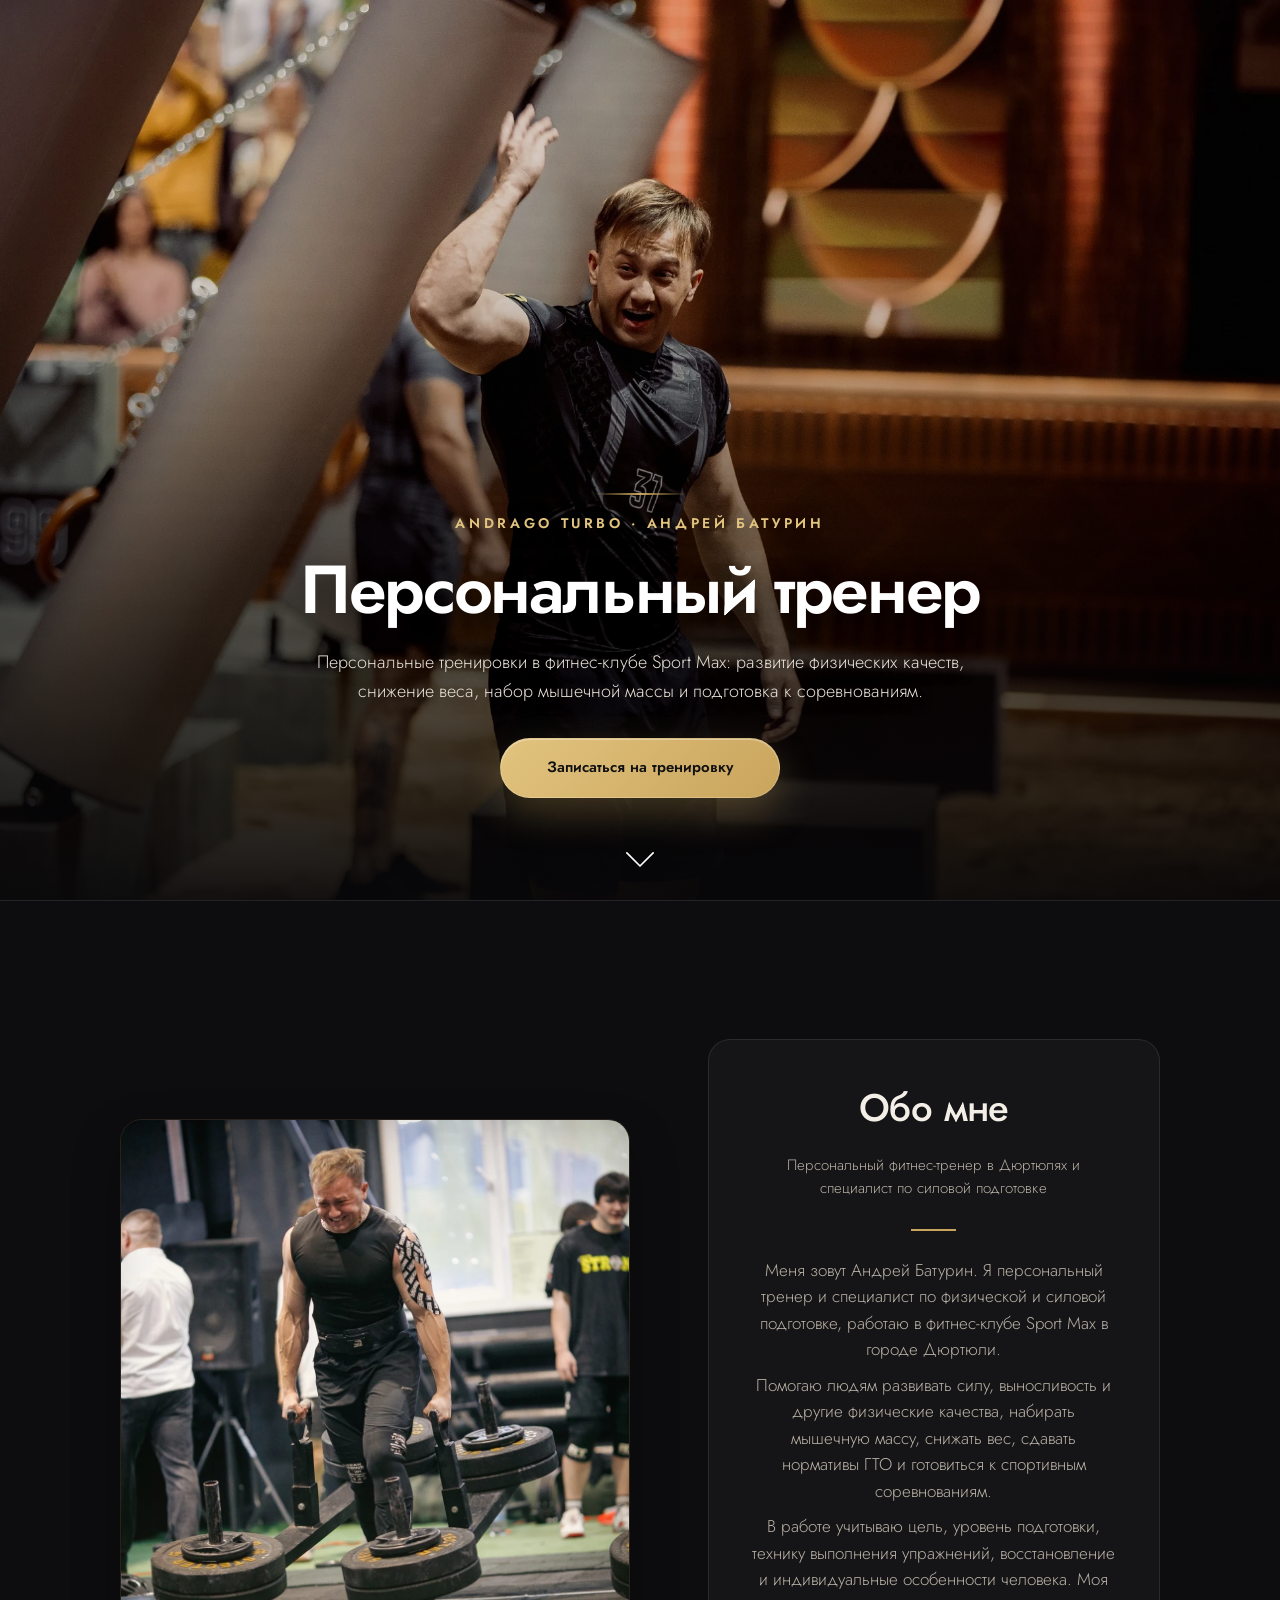
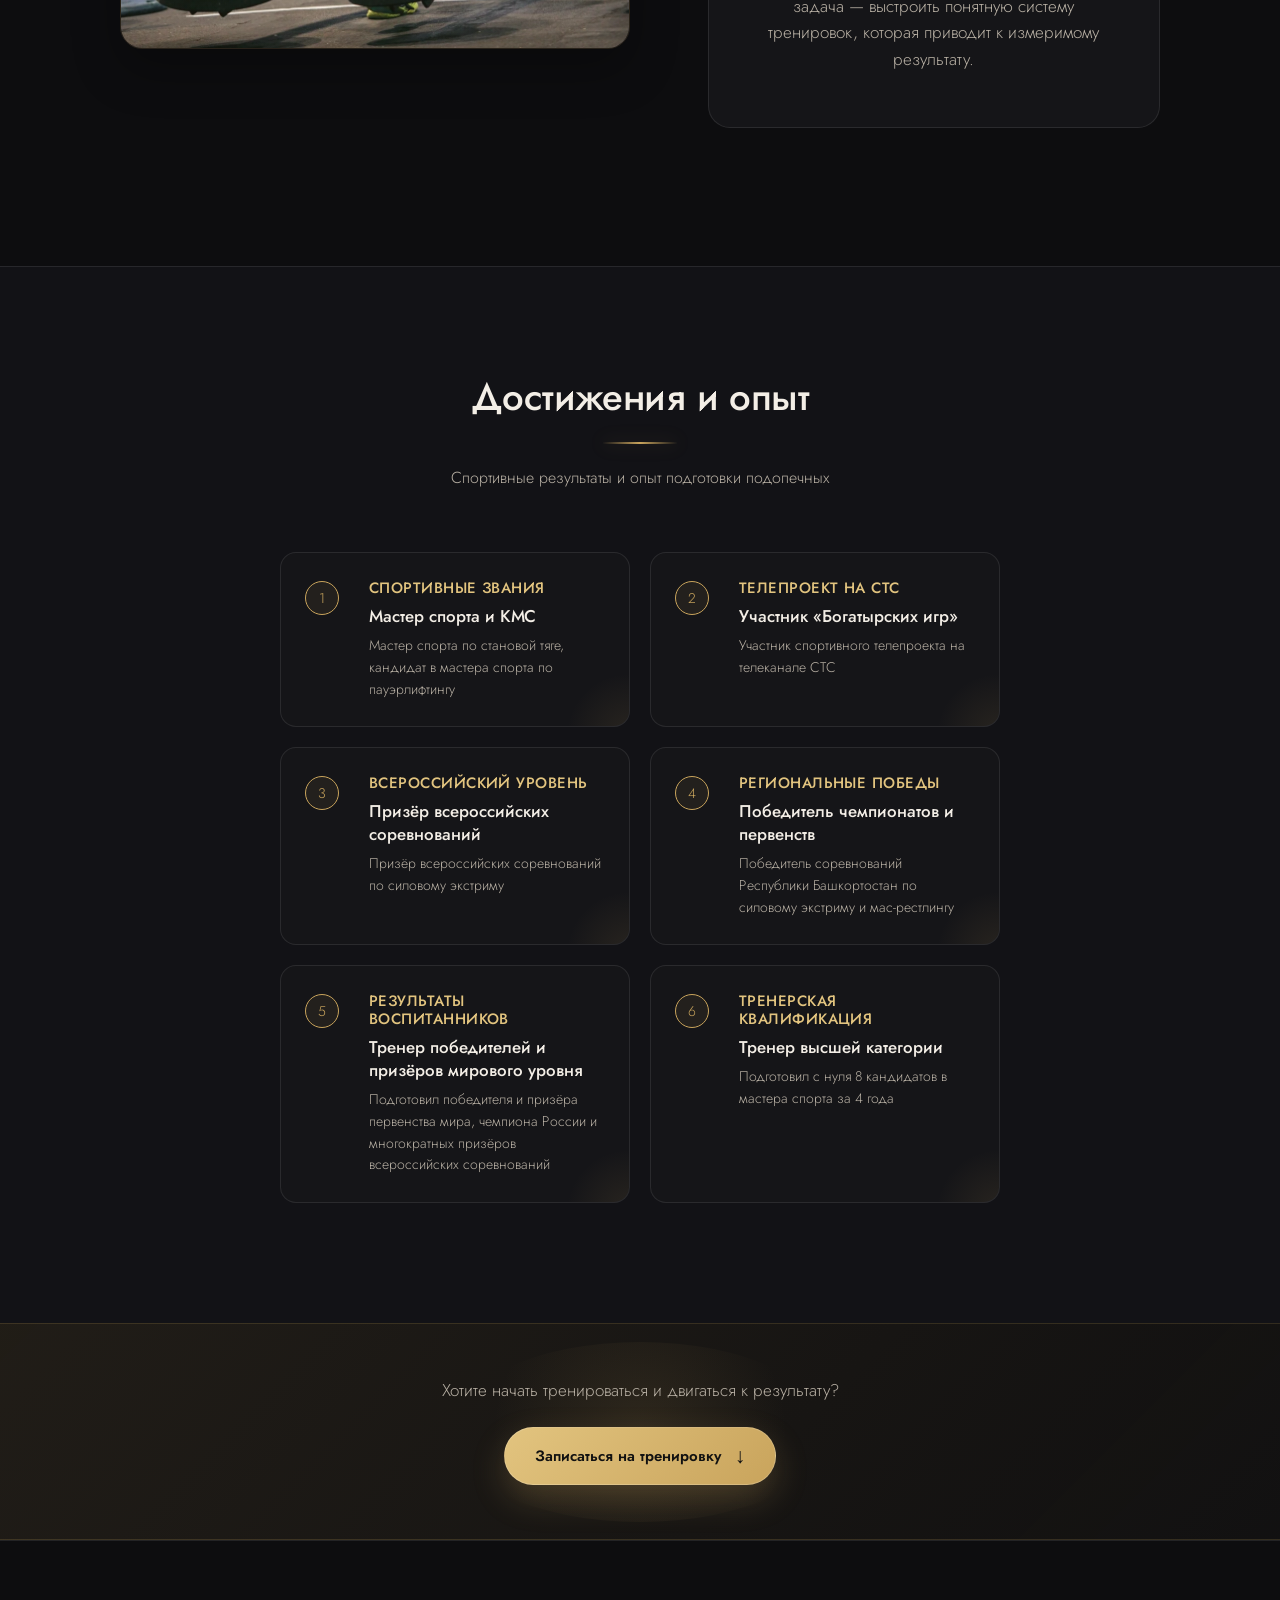
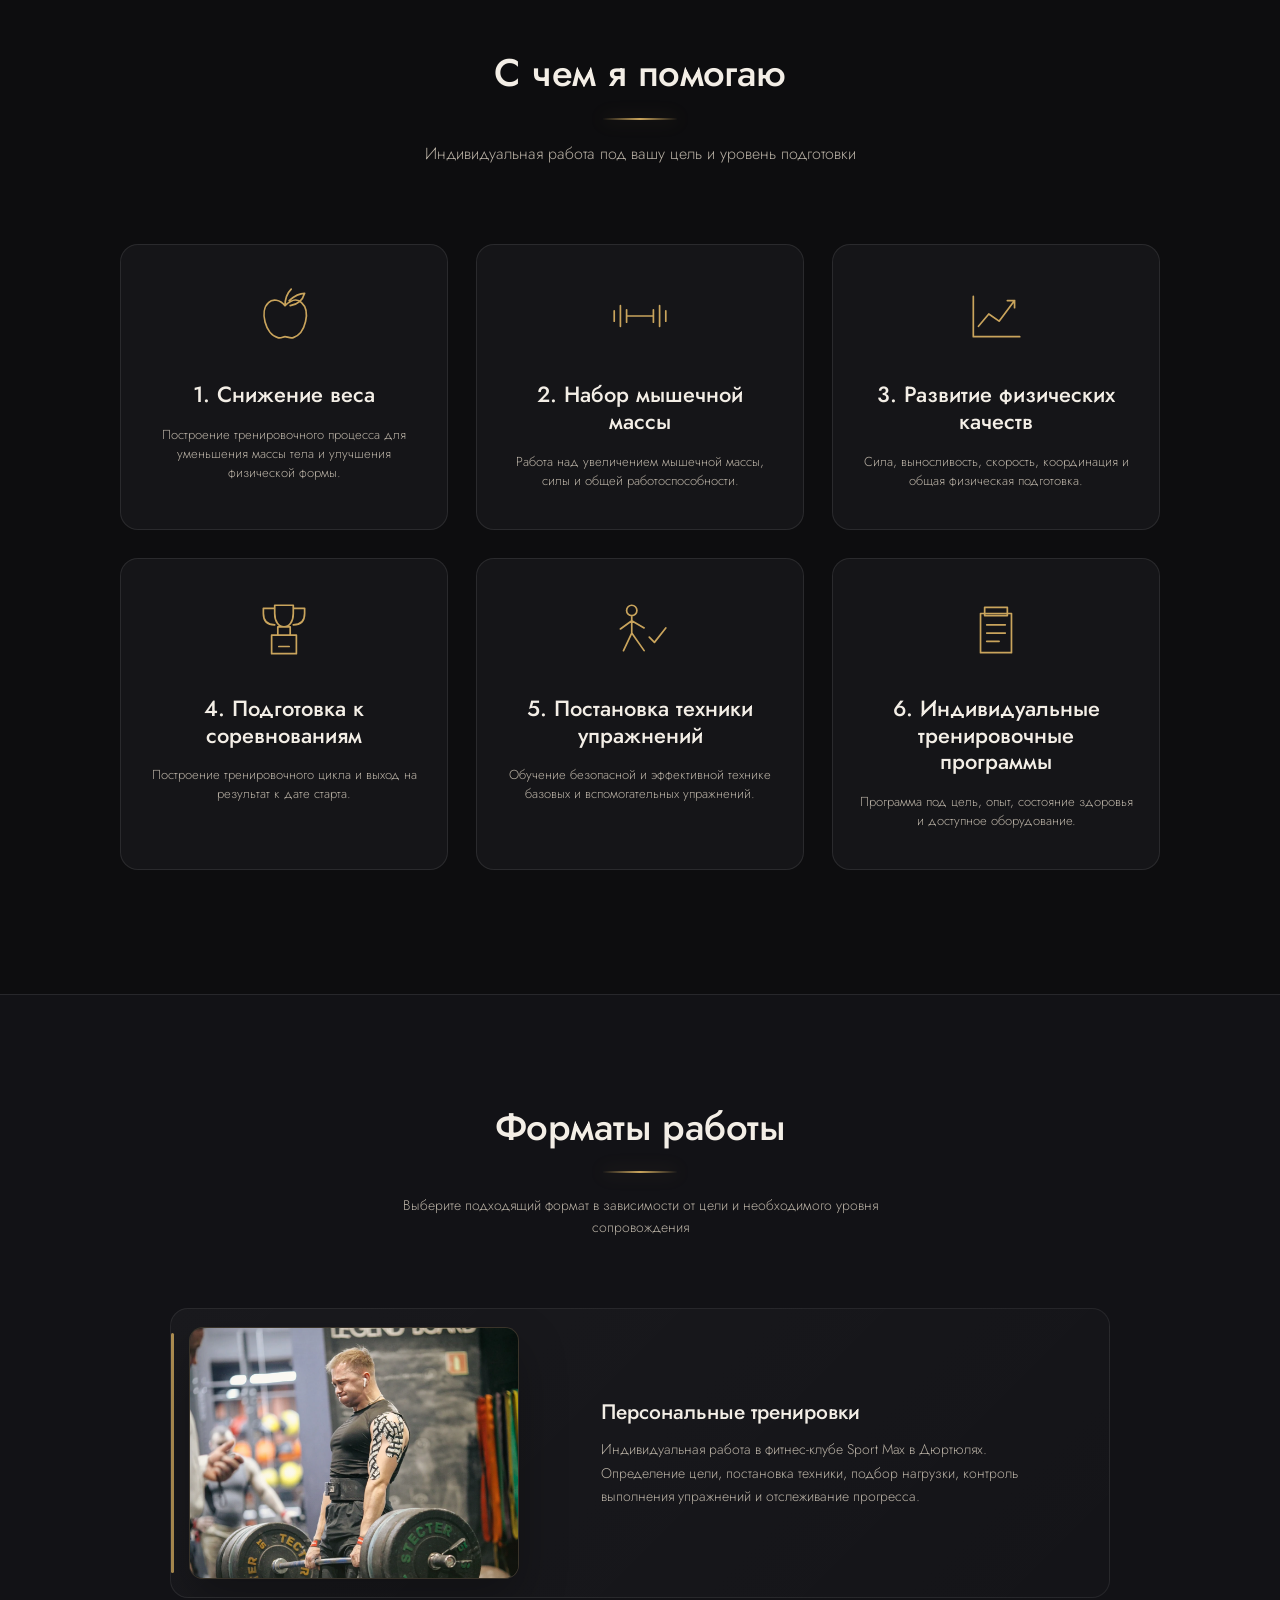
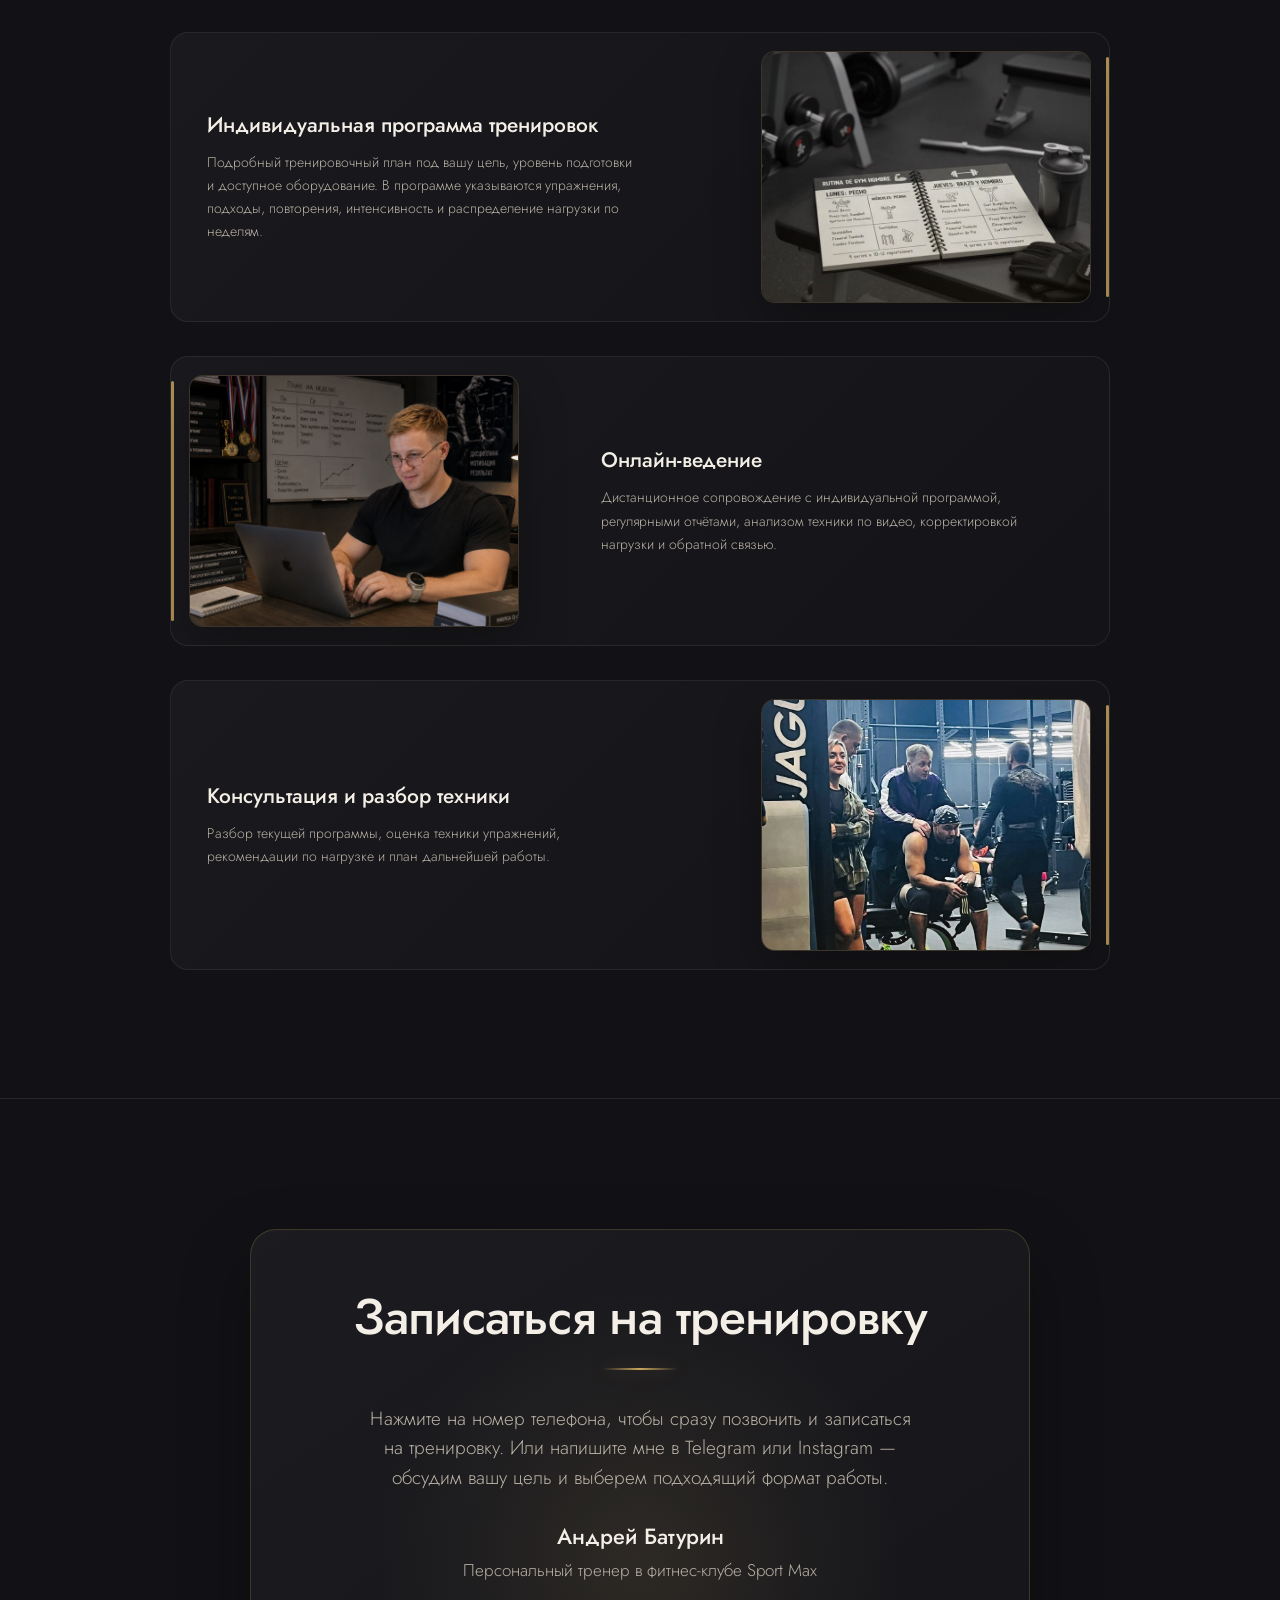
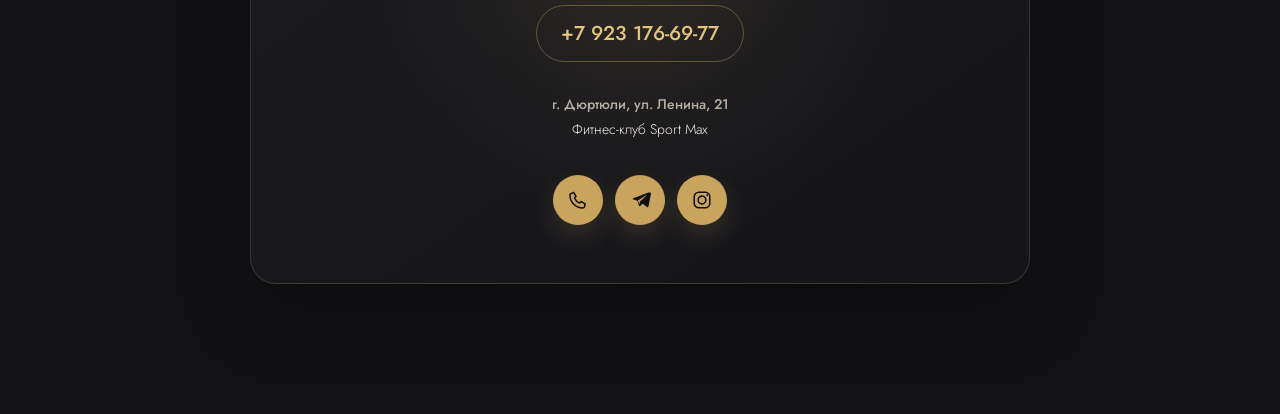
==== index.html @ 3842433d "Update index.html" ====
<!doctype html>
<html lang="ru">
<head>
  <meta charset="utf-8">
  <meta name="viewport" content="width=device-width, initial-scale=1">
  <title>Персональный тренер в Дюртюлях — Андрей Батурин | Andrago Turbo</title>
  <meta name="description" content="Персональный тренер Андрей Батурин в Дюртюлях. Тренировки в фитнес-клубе Sport Max: снижение веса, набор мышечной массы, развитие силы, техника упражнений и подготовка к соревнованиям.">
  <meta name="robots" content="index,follow,max-image-preview:large">
 
  <link rel="canonical" href="https://andragoturbo.ru/">
<!-- ===== UNIVERSAL FAVICONS ===== -->
<meta name="theme-color" content="#0d0d0f">
<meta name="application-name" content="Andrago Turbo">
<meta name="apple-mobile-web-app-title" content="Andrago Turbo">
<meta name="apple-mobile-web-app-capable" content="yes">
<meta name="apple-mobile-web-app-status-bar-style" content="black-translucent">
<meta name="msapplication-TileColor" content="#0d0d0f">
<meta name="msapplication-config" content="/browserconfig.xml">

<!-- Современные браузеры, Google и Яндекс -->
<link rel="icon" type="image/svg+xml" href="/favicon.svg">
<link rel="icon" type="image/png" sizes="120x120" href="/favicon-120x120.png">
<link rel="icon" type="image/png" sizes="96x96" href="/favicon-96x96.png">
<link rel="icon" type="image/png" sizes="48x48" href="/favicon-48x48.png">
<link rel="icon" type="image/png" sizes="32x32" href="/favicon-32x32.png">
<link rel="icon" type="image/png" sizes="16x16" href="/favicon-16x16.png">
<link rel="shortcut icon" href="/favicon.ico">

<!-- Safari, iPhone и iPad -->
<link rel="apple-touch-icon" sizes="180x180" href="/apple-touch-icon.png">
<link rel="mask-icon" href="/safari-pinned-tab.svg" color="#c9a45c">

<!-- Android и установка сайта на главный экран -->
<link rel="manifest" href="/site.webmanifest">
<!-- ===== END UNIVERSAL FAVICONS ===== -->
  <meta property="og:type" content="website">
  <meta property="og:locale" content="ru_RU">
  <meta property="og:url" content="https://andragoturbo.ru/">
  <meta property="og:title" content="Андрей Батурин — персональный тренер в Дюртюлях">
  <meta property="og:description" content="Персональные тренировки в Sport Max: сила, снижение веса, набор мышечной массы, техника и подготовка к соревнованиям.">
  <meta property="og:image" content="https://andragoturbo.ru/og-cover.jpg">
  <meta name="twitter:card" content="summary_large_image">

 

  <link rel="preload" as="image" href="hero.webp" type="image/webp">
  <link rel="preconnect" href="https://fonts.googleapis.com">
  <link rel="preconnect" href="https://fonts.gstatic.com" crossorigin>
  <link href="https://fonts.googleapis.com/css2?family=Jost:wght@300;400;500;600&display=swap" rel="stylesheet">
  <link rel="stylesheet" href="styles.css">

  <script type="application/ld+json">
  {
    "@context": "https://schema.org",
    "@type": "Person",
    "name": "Андрей Батурин",
    "alternateName": "Andrago Turbo",
    "jobTitle": "Персональный тренер",
    "telephone": "+79231766977",
    "url": "https://andragoturbo.ru/", 
    "image": "https://andragoturbo.ru/about.webp",
    "sameAs": [
      "https://t.me/Andrago_turbo",
      "https://www.instagram.com/andrago_turbo"
    ],
    "worksFor": {
      "@type": "SportsActivityLocation",
      "name": "Фитнес-клуб Sport Max",
      "address": {
        "@type": "PostalAddress",
        "addressLocality": "Дюртюли",
        "streetAddress": "ул. Ленина, 21",
        "addressCountry": "RU"
      }
    }
  }
  </script>
</head>
<body>
<!-- Yandex.Metrika counter -->
<script type="text/javascript">
    ...
</script>
<noscript><div><img src="https://mc.yandex.ru/watch/110920112" style="position:absolute; left:-9999px;" alt="" /></div></noscript>
<!-- /Yandex.Metrika counter -->


  <a class="skip-link" href="#main">Перейти к содержанию</a>

<main id="main">
    
    <section class="hero" aria-labelledby="hero-title">
      <picture class="hero-media" aria-hidden="true">
        <source srcset="hero.webp" type="image/webp">
        <img src="hero.jpg" alt="" width="2048" height="1365" fetchpriority="high">
      </picture>
      <div class="hero-overlay"></div>
      <div class="hero-content">
        <p class="hero-kicker">ANDRAGO TURBO · АНДРЕЙ БАТУРИН</p>
        <h1 id="hero-title">Персональный тренер</h1>
        <p class="hero-text">Персональные тренировки в фитнес-клубе Sport Max: развитие физических качеств, снижение веса, набор мышечной массы и подготовка к соревнованиям.</p>
        <a class="hero-button" href="#contacts">Записаться на тренировку</a>
      </div>
      <a class="scroll-arrow" href="#about" aria-label="Перейти к разделу «Обо мне»">
        <svg viewBox="0 0 32 18" aria-hidden="true"><path d="M2 2l14 14L30 2"/></svg>
      </a>
    </section>

    <section class="section about" id="about" aria-labelledby="about-title">
      <div class="about-inner">
        <figure class="about-image">
          <img src="about.webp" alt="Андрей Батурин на соревнованиях по силовому экстриму" width="1600" height="1066" loading="lazy">
        </figure>
        <div class="about-copy">
          <h2 id="about-title">Обо мне</h2>
          <p class="section-subtitle">Персональный фитнес-тренер в Дюртюлях и специалист по силовой подготовке</p>
          <span class="title-line" aria-hidden="true"></span>
          <div class="about-text">
            <p>Меня зовут Андрей Батурин. Я персональный тренер и специалист по физической и силовой подготовке, работаю в фитнес-клубе Sport Max в городе Дюртюли.</p>
            <p>Помогаю людям развивать силу, выносливость и другие физические качества, набирать мышечную массу, снижать вес, сдавать нормативы ГТО и готовиться к спортивным соревнованиям.</p>
            <p>В работе учитываю цель, уровень подготовки, технику выполнения упражнений, восстановление и индивидуальные особенности человека. Моя задача — выстроить понятную систему тренировок, которая приводит к измеримому результату.</p>
          </div>
        </div>
      </div>
    </section>

    <section class="section achievements" id="achievements" aria-labelledby="achievements-title">
      <div class="narrow-container">
        <header class="section-header">
          <h2 id="achievements-title">Достижения и опыт</h2>
          <p>Спортивные результаты и опыт подготовки подопечных</p>
        </header>

        <ol class="achievement-list">
          <li>
            <span class="achievement-number">1</span>
            <div><h3>Спортивные звания</h3><strong>Мастер спорта и КМС</strong><p>Мастер спорта по становой тяге, кандидат в мастера спорта по пауэрлифтингу</p></div>
          </li>
          <li>
            <span class="achievement-number">2</span>
            <div><h3>Телепроект на СТС</h3><strong>Участник «Богатырских игр»</strong><p>Участник спортивного телепроекта на телеканале СТС</p></div>
          </li>
          <li>
            <span class="achievement-number">3</span>
            <div><h3>Всероссийский уровень</h3><strong>Призёр всероссийских соревнований</strong><p>Призёр всероссийских соревнований по силовому экстриму</p></div>
          </li>
          <li>
            <span class="achievement-number">4</span>
            <div><h3>Региональные победы</h3><strong>Победитель чемпионатов и первенств</strong><p>Победитель соревнований Республики Башкортостан по силовому экстриму и мас-рестлингу </p></div>
          </li>
          <li>
            <span class="achievement-number">5</span>
            <div><h3>Результаты воспитанников</h3><strong>Тренер победителей и призёров мирового уровня</strong><p>Подготовил победителя и призёра первенства мира, чемпиона России и многократных призёров всероссийских соревнований</p></div>
          </li>
          <li>
            <span class="achievement-number">6</span>
            <div><h3>Тренерская квалификация</h3><strong>Тренер высшей категории</strong><p>Подготовил с нуля 8 кандидатов в мастера спорта за 4 года</p></div>
          </li>
        </ol>
      </div>
    </section>
<aside class="mid-cta" aria-label="Запись на тренировку">
  <p>Хотите начать тренироваться и двигаться к результату?</p>
  <a class="mid-cta-button" href="#contacts">
    <span>Записаться на тренировку</span>
    <span class="mid-cta-arrow" aria-hidden="true">↓</span>
  </a>
</aside>
    <section class="section services" id="services" aria-labelledby="services-title">
      <div class="wide-container">
        <header class="section-header services-header">
          <h2 id="services-title">С чем я помогаю</h2>
          <p>Индивидуальная работа под вашу цель и уровень подготовки</p>
        </header>

        <div class="services-grid">
          <article class="service-item">
            <svg class="service-icon" viewBox="0 0 64 64" aria-hidden="true"><path d="M37 17c8-7 12-7 15-7-2 7-7 11-14 12M33 22c-5-6-12-7-16-3-9 8-3 31 9 34 3 1 5-1 7-1s5 2 8 1c12-4 17-26 8-34-4-4-10-3-16 3zM33 22c0-8 2-12 6-16"/></svg>
            <h3>1. Снижение веса</h3>
            <p>Построение тренировочного процесса для уменьшения массы тела и улучшения физической формы.</p>
          </article>
          <article class="service-item">
            <svg class="service-icon" viewBox="0 0 64 64" aria-hidden="true"><path d="M7 27v10M13 22v20M19 26v12M45 26v12M51 22v20M57 27v10M19 32h26"/></svg>
            <h3>2. Набор мышечной массы</h3>
            <p>Работа над увеличением мышечной массы, силы и общей работоспособности.</p>
          </article>
          <article class="service-item">
            <svg class="service-icon" viewBox="0 0 64 64" aria-hidden="true"><path d="M10 52V13M10 52h45M15 42l10-12 10 7 15-20M43 17h7v7"/></svg>
            <h3>3. Развитие физических качеств</h3>
            <p>Сила, выносливость, скорость, координация и общая физическая подготовка.</p>
          </article>
          <article class="service-item">
            <svg class="service-icon" viewBox="0 0 64 64" aria-hidden="true"><path d="M23 8h18v8c0 8-4 13-9 13s-9-5-9-13V8zM26 29h12v8H26zM20 37h24v18H20zM23 11H12v5c0 7 4 11 11 11M41 11h11v5c0 7-4 11-11 11M27 48h10"/></svg>
            <h3>4. Подготовка к соревнованиям</h3>
            <p>Построение тренировочного цикла и выход на результат к дате старта.</p>
          </article>
          <article class="service-item">
            <svg class="service-icon" viewBox="0 0 64 64" aria-hidden="true"><path d="M24 8a5 5 0 1 0 0 10a5 5 0 1 0 0-10M24 18v17M24 23L13 31M24 23l12 7M24 35l-8 17M24 35l12 17M41 39l5 5 11-14"/></svg>
            <h3>5. Постановка техники упражнений</h3>
            <p>Обучение безопасной и эффективной технике базовых и вспомогательных упражнений.</p>
          </article>
          <article class="service-item">
            <svg class="service-icon" viewBox="0 0 64 64" aria-hidden="true"><path d="M21 10h22v8H21zM17 16h30v38H17zM23 27h18M23 35h18M23 43h12"/></svg>
            <h3>6. Индивидуальные тренировочные программы</h3>
            <p>Программа под цель, опыт, состояние здоровья и доступное оборудование.</p>
          </article>
        </div>
      </div>
    </section>

    <section class="section formats" id="formats" aria-labelledby="formats-title">
      <div class="formats-container">
        <header class="section-header formats-header">
          <h2 id="formats-title">Форматы работы</h2>
          <p>Выберите подходящий формат в зависимости от цели и необходимого уровня сопровождения</p>
        </header>

        <div class="formats-list">
          <article class="format-row">
            <figure class="format-image portrait"><img src="personal.webp" alt="Персональная тренировка в фитнес-клубе Sport Max" width="1066" height="1600" loading="lazy"></figure>
            <div class="format-copy"><h3>Персональные тренировки</h3><p>Индивидуальная работа в фитнес-клубе Sport Max в Дюртюлях. Определение цели, постановка техники, подбор нагрузки, контроль выполнения упражнений и отслеживание прогресса.</p></div>
          </article>
          <article class="format-row reverse">
            <figure class="format-image square"><img src="program.webp" alt="Индивидуальная программа тренировок" width="736" height="736" loading="lazy"></figure>
            <div class="format-copy"><h3>Индивидуальная программа тренировок</h3><p>Подробный тренировочный план под вашу цель, уровень подготовки и доступное оборудование. В программе указываются упражнения, подходы, повторения, интенсивность и распределение нагрузки по неделям.</p></div>
          </article>
          <article class="format-row">
            <figure class="format-image landscape"><img src="online.webp" alt="Онлайн-ведение и составление тренировочной программы" width="1536" height="1024" loading="lazy"></figure>
            <div class="format-copy"><h3>Онлайн-ведение</h3><p>Дистанционное сопровождение с индивидуальной программой, регулярными отчётами, анализом техники по видео, корректировкой нагрузки и обратной связью.</p></div>
          </article>
          <article class="format-row reverse">
            <figure class="format-image portrait"><img src="technique.webp" alt="Консультация и разбор техники упражнений" width="960" height="1280" loading="lazy"></figure>
            <div class="format-copy"><h3>Консультация и разбор техники</h3><p>Разбор текущей программы, оценка техники упражнений, рекомендации по нагрузке и план дальнейшей работы.</p></div>
          </article>
        </div>
      </div>
    </section>


    <section class="section contacts" id="contacts" aria-labelledby="contacts-title">
      <div class="contacts-inner">
        <h2 id="contacts-title">Записаться на тренировку</h2>
       <p class="contacts-intro">Нажмите на номер телефона, чтобы сразу позвонить и записаться на тренировку. Или напишите мне в Telegram или Instagram — обсудим вашу цель и выберем подходящий формат работы.</p>
        <p class="contact-name">Андрей Батурин</p>
        <p class="contact-role">Персональный тренер в фитнес-клубе Sport Max</p>
        <a class="contact-phone" href="tel:+79231766977">+7 923 176-69-77</a>
        <address>г. Дюртюли, ул. Ленина, 21<br><span>Фитнес-клуб Sport Max</span></address>
        <div class="social-links" aria-label="Контакты">
          <a href="tel:+79231766977" aria-label="Позвонить">
            <svg viewBox="0 0 24 24" aria-hidden="true"><path d="M7.2 3.7 9.8 8 8.2 9.8c1 2.5 3 4.5 5.5 5.5l1.8-1.6 4.3 2.6-.8 3.2c-.2.8-.9 1.3-1.7 1.3C9.8 20.8 3.2 14.2 3.2 6.7c0-.8.5-1.5 1.3-1.7l2.7-1.3z"/></svg>
          </a>
          <a href="https://t.me/Andrago_turbo" target="_blank" rel="noopener noreferrer" aria-label="Написать в Telegram">
            <svg viewBox="0 0 24 24" aria-hidden="true"><path d="M21 4 3.8 10.7c-.9.4-.9 1 .2 1.3l4.4 1.4 1.7 5.2c.2.7.1 1 .8 1 .5 0 .8-.2 1.1-.5l2.4-2.3 5 3.7c.9.5 1.6.3 1.8-.9L24 5.5c.3-1.3-.5-1.9-1.6-1.5L21 4zM9 13l9.3-5.8c.5-.3.9-.1.5.3l-7.7 7-.3 3.2L9 13z"/></svg>
          </a>
          <a href="https://www.instagram.com/andrago_turbo" target="_blank" rel="noopener noreferrer" aria-label="Открыть Instagram">
            <svg viewBox="0 0 24 24" aria-hidden="true"><rect x="3.5" y="3.5" width="17" height="17" rx="5"/><circle cx="12" cy="12" r="4.2"/><circle cx="17.6" cy="6.8" r="1" class="fill-dot"/></svg>
          </a>
        </div>
      </div>
    </section>
  </main>

  <script src="script.js"></script>
  <nav class="mobile-contact-bar" aria-label="Быстрая запись">
  <a href="tel:+79231766977">Позвонить</a>
  <a href="https://t.me/Andrago_turbo" target="_blank" rel="noopener noreferrer">Telegram</a>
</nav>
  <a class="back-to-top" href="#main" aria-label="Вернуться в начало страницы">↑</a>

<script>
  const backToTop = document.querySelector('.back-to-top');

  function toggleBackToTop() {
    backToTop.classList.toggle('is-visible', window.scrollY > 700);
  }

  toggleBackToTop();
  window.addEventListener('scroll', toggleBackToTop, { passive: true });
</script>
</body>
</html>
---- styles.css ----
:root{
  --text:#111111;
  --muted:#575757;
  --blue:#3974ff;
  --max-wide:1040px;
  --max-narrow:720px;
  --font:"Jost","Futura PT","Century Gothic","Avenir Next",sans-serif;
}

*{box-sizing:border-box}
html{scroll-behavior:smooth}
body{margin:0;background:#fff;color:var(--text);font-family:var(--font);font-weight:300;line-height:1.45;text-rendering:optimizeLegibility;-webkit-font-smoothing:antialiased}
img,svg{display:block}
a{color:inherit}
.skip-link{position:fixed;left:12px;top:-60px;z-index:1000;background:#fff;color:#111;padding:10px 14px;border-radius:4px}.skip-link:focus{top:12px}

.hero{position:relative;min-height:100svh;display:grid;place-items:center;overflow:hidden;color:#fff;text-align:center}
.hero-media,.hero-media img{position:absolute;inset:0;width:100%;height:100%}
.hero-media img{object-fit:cover;object-position:50% 39%}
.hero-overlay{position:absolute;inset:0;background:rgba(0,0,0,.58)}
.hero-content{position:relative;z-index:2;width:min(100% - 36px,1220px);padding:88px 0 82px;transform:translateY(24px)}
.hero-kicker{margin:0 0 50px;font-size:12px;line-height:1.2;font-weight:500;letter-spacing:.23em;text-transform:uppercase}
.hero h1{margin:0 auto;max-width:1200px;font-size:clamp(46px,4vw,62px);line-height:1.12;font-weight:600;letter-spacing:-.025em;white-space:nowrap}
.hero-text{max-width:650px;margin:35px auto 0;font-size:clamp(17px,1.35vw,20px);line-height:1.65;font-weight:300}
.hero-button{display:inline-flex;align-items:center;justify-content:center;min-width:230px;min-height:56px;margin-top:46px;padding:0 30px;border-radius:999px;background:#fff;color:#111;text-decoration:none;font-size:14px;font-weight:500;transition:transform .2s ease,background .2s ease}
.hero-button:hover{transform:translateY(-1px);background:#f3f3f3}
.scroll-arrow{position:absolute;z-index:3;left:50%;bottom:24px;transform:translateX(-50%);width:46px;height:34px;display:grid;place-items:center}
.scroll-arrow svg{width:30px;fill:none;stroke:#fff;stroke-width:1.8;stroke-linecap:round;stroke-linejoin:round}

.section{padding:118px 24px}
.section-header{text-align:center;margin:0 auto 72px}
.section-header h2,.about-copy h2,.contacts h2{margin:0;font-size:clamp(34px,3vw,42px);line-height:1.15;font-weight:500;letter-spacing:-.015em}
.section-header p,.section-subtitle{margin:25px auto 0;max-width:620px;font-size:16px;line-height:1.55;color:#343434}
.wide-container{width:min(100%,var(--max-wide));margin:0 auto}
.narrow-container{width:min(100%,var(--max-narrow));margin:0 auto}

.about{padding-top:138px;padding-bottom:138px}
.about-inner{width:min(100%,1040px);margin:0 auto;display:grid;grid-template-columns:1.06fr .94fr;align-items:center;gap:78px}
.about-image{margin:0;overflow:hidden;aspect-ratio:1/1.04}
.about-image img{width:100%;height:100%;object-fit:cover;object-position:49% 50%}
.about-copy{text-align:center}
.about-copy .section-subtitle{max-width:380px;font-size:15px;margin-top:24px}
.title-line{display:block;width:45px;height:2px;background:#777;margin:28px auto 26px}
.about-text{font-size:17px;line-height:1.56}
.about-text p{margin:0 0 9px}

.achievements{padding-top:108px;padding-bottom:120px}
.achievements .section-header{margin-bottom:62px}
.achievement-list{list-style:none;margin:0;padding:0}
.achievement-list li{display:grid;grid-template-columns:42px 1fr;gap:22px;align-items:start;margin:0 0 35px}
.achievement-number{width:34px;height:34px;border:1px solid var(--blue);border-radius:50%;display:grid;place-items:center;color:var(--blue);font-size:14px;line-height:1}
.achievement-list h3{margin:0 0 8px;font-size:17px;line-height:1.2;font-weight:500}
.achievement-list strong{display:block;margin-bottom:3px;font-size:15px;line-height:1.35;font-weight:500}
.achievement-list p{margin:0;font-size:14px;line-height:1.45;color:#323232}

.services{padding-top:110px;padding-bottom:124px}
.services-header{margin-bottom:78px}
.services-header p{max-width:480px}
.services-grid{display:grid;grid-template-columns:repeat(3,1fr);gap:72px 54px}
.service-item{text-align:center}
.service-icon{width:66px;height:66px;margin:0 auto 32px;fill:none;stroke:#111;stroke-width:1.65;stroke-linecap:round;stroke-linejoin:round}
.service-item h3{margin:0 auto 18px;max-width:260px;font-size:22px;line-height:1.22;font-weight:500}
.service-item p{margin:0 auto;max-width:285px;font-size:13px;line-height:1.45;color:#343434}

.formats{padding-top:110px;padding-bottom:128px}
.formats-container{width:min(100%,940px);margin:0 auto}
.formats-header{margin-bottom:70px}
.formats-header p{max-width:520px;font-size:14px}
.formats-list{display:grid;gap:72px}
.format-row{display:grid;grid-template-columns:330px 1fr;gap:64px;align-items:center}
.format-row.reverse{grid-template-columns:1fr 330px}
.format-row.reverse .format-image{order:2}
.format-image{margin:0;overflow:hidden;background:#f2f2f2}
.format-image img{width:100%;height:100%;object-fit:cover}
.format-image.portrait{height:252px}.format-image.portrait img{object-position:center 39%}
.format-image.square{height:252px}.format-image.square img{object-position:center}
.format-image.landscape{height:252px}.format-image.landscape img{object-position:center}
.format-copy h3{margin:0 0 16px;font-size:18px;line-height:1.3;font-weight:500}
.format-copy p{margin:0;max-width:430px;font-size:13px;line-height:1.55;color:#252525}

.steps{padding-top:110px;padding-bottom:126px}
.steps-header{margin-bottom:70px}
.steps-grid{list-style:none;margin:0;padding:0;display:grid;grid-template-columns:repeat(3,1fr);gap:72px;text-align:center}
.steps-grid li{min-width:0}
.steps-grid span{width:38px;height:38px;margin:0 auto 24px;border:1px solid #777;border-radius:50%;display:grid;place-items:center;font-size:14px}
.steps-grid h3{margin:0 auto 15px;max-width:290px;font-size:18px;line-height:1.35;font-weight:500}
.steps-grid p{margin:0 auto;max-width:290px;font-size:13px;line-height:1.55;color:#343434}

.contacts{padding-top:116px;padding-bottom:125px;text-align:center}
.contacts-inner{width:min(100%,780px);margin:0 auto}
.contacts-intro{max-width:620px;margin:34px auto 14px;font-size:19px;line-height:1.55}
.contact-name{margin:6px 0 0;font-size:19px;line-height:1.35;font-weight:400}
.contact-role{margin:6px 0 0;font-size:17px}
.contact-phone{display:inline-block;margin-top:4px;text-decoration:none;font-size:18px}
.contacts address{margin:32px 0 0;font-style:normal;font-size:14px;line-height:1.55;font-weight:500}
.contacts address span{font-weight:300}
.social-links{display:flex;justify-content:center;gap:8px;margin-top:38px}
.social-links a{width:42px;height:42px;border-radius:50%;display:grid;place-items:center;background:#000;color:#fff;text-decoration:none;transition:transform .2s ease,opacity .2s ease}
.social-links a:hover{transform:translateY(-1px);opacity:.82}
.social-links svg{width:22px;height:22px;fill:none;stroke:currentColor;stroke-width:1.7;stroke-linecap:round;stroke-linejoin:round}
.social-links a:nth-child(2) svg{fill:currentColor;stroke:none;width:21px;height:21px}
.social-links .fill-dot{fill:currentColor;stroke:none}

:focus-visible{outline:2px solid #3974ff;outline-offset:4px}

@media(max-width:900px){
  .section{padding-left:22px;padding-right:22px}
  .about-inner{grid-template-columns:1fr;gap:56px;max-width:680px}
  .about-image img{aspect-ratio:4/3}
  .services-grid{grid-template-columns:repeat(2,1fr)}
  .format-row,.format-row.reverse{grid-template-columns:310px 1fr;gap:42px}
  .format-row.reverse{grid-template-columns:1fr 310px}
}

@media(max-width:680px){
  .hero-media img{object-position:50% 34%}
  .hero-content{width:min(100% - 28px,520px);padding-top:65px;transform:translateY(6px)}
  .hero-kicker{font-size:10px;letter-spacing:.18em;margin-bottom:30px}
  .hero h1{font-size:clamp(36px,10vw,45px);line-height:1.15;white-space:normal}
  .hero-text{font-size:16px;line-height:1.55;margin-top:25px}
  .hero-button{min-width:255px;min-height:55px;margin-top:34px;font-size:14px}
  .scroll-arrow{bottom:16px}

  .section{padding-top:82px;padding-bottom:86px;padding-left:18px;padding-right:18px}
  .section-header{margin-bottom:52px}
  .section-header h2,.about-copy h2,.contacts h2{font-size:32px}
  .section-header p,.section-subtitle{font-size:15px;margin-top:20px}

  .about{padding-top:84px;padding-bottom:90px}
  .about-inner{gap:48px}
  .about-image img{aspect-ratio:1/1.04}
  .about-text{font-size:16px;line-height:1.55}
  .about-copy .section-subtitle{font-size:14px}

  .achievements{padding-top:78px}
  .achievement-list li{grid-template-columns:36px 1fr;gap:16px;margin-bottom:30px}
  .achievement-number{width:31px;height:31px;font-size:13px}
  .achievement-list h3{font-size:16px}
  .achievement-list strong{font-size:14px}
  .achievement-list p{font-size:13px}

  .services-grid{grid-template-columns:1fr;gap:58px}
  .service-icon{width:60px;height:60px;margin-bottom:24px}
  .service-item h3{font-size:20px;margin-bottom:13px}
  .service-item p{font-size:13px}

  .formats-container{width:100%}
  .formats-list{gap:62px}
  .format-row,.format-row.reverse{grid-template-columns:1fr;gap:26px}
  .format-row.reverse .format-image{order:0}
  .format-image.portrait,.format-image.square,.format-image.landscape{height:auto;aspect-ratio:4/3}
  .format-copy{text-align:center}
  .format-copy h3{font-size:20px}
  .format-copy p{font-size:14px;margin-left:auto;margin-right:auto}

  .steps-grid{grid-template-columns:1fr;gap:52px}
  .steps-grid h3{font-size:19px}
  .steps-grid p{font-size:14px}

  .contacts-intro{font-size:17px;margin-top:28px}
  .contact-name{font-size:18px;margin-top:18px}
  .contact-role{font-size:15px}
  .contact-phone{font-size:17px;margin-top:8px}
  .contacts address{margin-top:30px}
}

@media(max-width:390px){
  .hero-kicker{letter-spacing:.14em}
  .hero h1{font-size:36px}
  .hero-text{font-size:15px}
  .hero-button{min-width:240px}
}

@media(prefers-reduced-motion:reduce){
  .hero-button,.social-links a{transition:none}
}
/* ===== ANDRAGO TURBO — DARK PREMIUM THEME ===== */

:root{
  --text:#f3eee6;
  --muted:#b8b0a4;
  --gold:#c9a45c;
  --gold-light:#e2c47f;
  --bg:#0d0d0f;
  --surface:#151518;
  --surface-light:#1b1b1f;
  --line:rgba(255,255,255,.09);
}

body{
  background:var(--bg);
  color:var(--text);
}

.hero-overlay{
  background:linear-gradient(
    180deg,
    rgba(0,0,0,.46) 0%,
    rgba(0,0,0,.62) 62%,
    rgba(8,8,10,.92) 100%
  );
}

.hero-button{
  background:var(--gold);
  color:#111;
  box-shadow:0 12px 32px rgba(201,164,92,.24);
}

.hero-button:hover{
  background:var(--gold-light);
  transform:translateY(-2px);
}

.about,
.services,
.steps{
  background:var(--bg);
}

.achievements,
.formats,
.contacts{
  background:#121216;
}

.section{
  border-top:1px solid var(--line);
}

.section-header h2,
.about-copy h2,
.contacts h2,
.service-item h3,
.format-copy h3,
.steps-grid h3,
.achievement-list h3,
.achievement-list strong{
  color:var(--text);
}

.section-header p,
.section-subtitle,
.about-text,
.achievement-list p,
.service-item p,
.format-copy p,
.steps-grid p,
.contacts-intro,
.contact-role,
.contacts address{
  color:var(--muted);
}

.title-line{
  background:var(--gold);
}

.about-image{
  border-radius:22px;
  box-shadow:0 24px 60px rgba(0,0,0,.35);
}

.about-copy{
  padding:46px 42px;
  background:var(--surface);
  border:1px solid var(--line);
  border-radius:22px;
}

.achievement-list li{
  padding:22px 24px;
  background:var(--surface);
  border:1px solid var(--line);
  border-radius:16px;
}

.achievement-number{
  border-color:var(--gold);
  color:var(--gold);
  background:rgba(201,164,92,.08);
}

.services-grid{
  gap:28px;
}

.service-item{
  padding:38px 26px;
  background:var(--surface);
  border:1px solid var(--line);
  border-radius:18px;
  transition:transform .25s ease,border-color .25s ease,background .25s ease;
}

.service-item:hover{
  transform:translateY(-4px);
  border-color:rgba(201,164,92,.42);
  background:var(--surface-light);
}

.service-icon{
  stroke:var(--gold);
}

.format-row{
  padding:24px;
  background:var(--surface);
  border:1px solid var(--line);
  border-radius:20px;
}

.format-image{
  border-radius:14px;
  background:#222;
  overflow:hidden;
}

.steps-grid{
  gap:28px;
}

.steps-grid li{
  padding:36px 26px;
  background:var(--surface);
  border:1px solid var(--line);
  border-radius:18px;
}

.steps-grid span{
  border-color:var(--gold);
  color:var(--gold);
  background:rgba(201,164,92,.08);
}

.contact-name,
.contact-phone{
  color:var(--text);
}

.contact-phone{
  text-decoration-color:var(--gold);
  text-underline-offset:5px;
}

.social-links a{
  background:var(--gold);
  color:#111;
}

.social-links a:hover{
  opacity:1;
  background:var(--gold-light);
}

.skip-link{
  background:var(--gold);
  color:#111;
}

:focus-visible{
  outline-color:var(--gold);
}

@media(max-width:680px){
  .about-copy{
    padding:34px 22px;
  }

  .achievement-list li{
    padding:19px 18px;
  }

  .service-item,
  .steps-grid li{
    padding:32px 22px;
  }

  .format-row{
    padding:16px;
  }
}
/* ===== FORMATS — LIGHTER PREMIUM LOOK ===== */

.formats-list{
  gap:34px;
}

.format-row,
.format-row.reverse{
  position:relative;
  padding:18px;
  background:linear-gradient(
    135deg,
    rgba(255,255,255,.035),
    rgba(255,255,255,.012)
  );
  border:1px solid rgba(255,255,255,.07);
  border-radius:18px;
  overflow:hidden;
}

.format-row::before{
  content:"";
  position:absolute;
  left:0;
  top:24px;
  bottom:24px;
  width:3px;
  border-radius:999px;
  background:var(--gold);
  opacity:.85;
}

.format-row.reverse::before{
  left:auto;
  right:0;
}

.format-image{
  box-shadow:0 14px 34px rgba(0,0,0,.28);
}

.format-copy{
  padding:12px 18px;
}

.format-copy h3{
  margin-bottom:12px;
  font-size:21px;
}

.format-copy p{
  color:var(--muted);
  font-size:14px;
  line-height:1.65;
}

@media(max-width:680px){
  .formats-list{
    gap:30px;
  }

  .format-row,
  .format-row.reverse{
    padding:14px;
  }

  .format-row::before,
  .format-row.reverse::before{
    left:14px;
    right:14px;
    top:auto;
    bottom:0;
    width:auto;
    height:3px;
  }

  .format-copy{
    padding:10px 8px 18px;
  }
}
/* ===== CONTACTS — PREMIUM CTA ===== */

.contacts{
  position:relative;
  overflow:hidden;
  padding-top:130px;
  padding-bottom:130px;
}

.contacts::before{
  content:"";
  position:absolute;
  width:520px;
  height:520px;
  left:50%;
  top:50%;
  transform:translate(-50%,-50%);
  border-radius:50%;
  background:radial-gradient(
    circle,
    rgba(201,164,92,.12) 0%,
    rgba(201,164,92,.04) 42%,
    transparent 72%
  );
  pointer-events:none;
}

.contacts-inner{
  position:relative;
  z-index:1;
  padding:58px 46px;
  background:linear-gradient(
    145deg,
    rgba(255,255,255,.045),
    rgba(255,255,255,.015)
  );
  border:1px solid rgba(201,164,92,.22);
  border-radius:26px;
  box-shadow:0 28px 70px rgba(0,0,0,.32);
}

.contacts h2{
  font-size:clamp(38px,4vw,50px);
}

.contacts-intro{
  color:var(--muted);
  max-width:560px;
}

.contact-name{
  margin-top:30px;
  font-size:22px;
  font-weight:500;
}

.contact-role{
  color:var(--muted);
}

.contact-phone{
  margin-top:22px;
  padding:13px 24px;
  border:1px solid rgba(201,164,92,.4);
  border-radius:999px;
  color:var(--gold-light);
  font-size:20px;
  font-weight:500;
  text-decoration:none;
  transition:
    background .2s ease,
    color .2s ease,
    transform .2s ease;
}

.contact-phone:hover{
  background:var(--gold);
  color:#111;
  transform:translateY(-2px);
}

.contacts address{
  color:var(--muted);
}

.contacts address span{
  display:inline-block;
  margin-top:4px;
  color:var(--text);
}

.social-links{
  gap:12px;
  margin-top:34px;
}

.social-links a{
  width:50px;
  height:50px;
  box-shadow:0 10px 25px rgba(201,164,92,.18);
}

/* ===== HERO — OPEN PREMIUM LAYOUT ===== */

.hero{
  place-items:end center;
}

.hero-overlay{
  background:linear-gradient(
    180deg,
    rgba(0,0,0,.12) 0%,
    rgba(0,0,0,.18) 32%,
    rgba(0,0,0,.58) 67%,
    rgba(7,7,9,.94) 100%
  );
}

.hero-content{
  position:relative;
  z-index:2;
  width:min(100% - 40px,1080px);
  max-width:none;
  margin:0 auto 48px;
  padding:0 20px 54px;
  transform:none;
  border:0;
  border-radius:0;
  background:none;
  box-shadow:none;
  backdrop-filter:none;
}

.hero-content::before{
  content:none;
}

.hero-kicker{
  margin:0 0 24px;
  color:var(--gold-light);
  font-size:14px;
  line-height:1.2;
  font-weight:600;
  letter-spacing:.26em;
  text-shadow:0 3px 18px rgba(0,0,0,.75);
}

.hero-kicker::before{
  content:"";
  display:block;
  width:92px;
  height:2px;
  margin:0 auto 20px;
  background:linear-gradient(
    90deg,
    transparent,
    var(--gold),
    transparent
  );
}

.hero h1{
  max-width:900px;
  font-size:clamp(56px,5.3vw,78px);
  line-height:1;
  font-weight:600;
  letter-spacing:-.035em;
  white-space:normal;
  text-shadow:0 7px 30px rgba(0,0,0,.75);
}

.hero-text{
  max-width:720px;
  margin-top:25px;
  color:#e6e0d7;
  font-size:18px;
  line-height:1.6;
  text-shadow:0 3px 16px rgba(0,0,0,.8);
}

.hero-button{
  min-width:280px;
  min-height:60px;
  margin-top:32px;
  padding:0 34px;
  border:1px solid rgba(255,255,255,.18);
  background:linear-gradient(
    135deg,
    var(--gold-light),
    var(--gold)
  );
  color:#111;
  font-size:15px;
  font-weight:600;
  box-shadow:
    0 16px 38px rgba(201,164,92,.3),
    inset 0 1px 0 rgba(255,255,255,.35);
}

.hero-button:hover{
  background:var(--gold-light);
  transform:translateY(-3px);
}

@media(max-width:680px){
  .hero-content{
    width:min(100% - 24px,520px);
    margin-bottom:28px;
    padding:0 10px 54px;
  }

  .hero-kicker{
    margin-bottom:20px;
    font-size:11px;
    letter-spacing:.18em;
  }

  .hero-kicker::before{
    width:72px;
    margin-bottom:16px;
  }

  .hero h1{
    font-size:clamp(42px,12vw,54px);
    line-height:1.04;
  }

  .hero-text{
    margin-top:20px;
    font-size:15px;
    line-height:1.55;
  }

  .hero-button{
    width:min(100%,310px);
    min-width:0;
    min-height:57px;
    margin-top:27px;
  }
}
/* ===== ACHIEVEMENTS — PREMIUM GRID ===== */

.achievement-list{
  display:grid;
  grid-template-columns:repeat(2,minmax(0,1fr));
  gap:20px;
}

.achievement-list li{
  position:relative;
  height:100%;
  margin:0;
  padding:26px 24px;
  align-content:start;
  overflow:hidden;
  transition:
    transform .25s ease,
    border-color .25s ease,
    background .25s ease;
}

.achievement-list li::after{
  content:"";
  position:absolute;
  width:130px;
  height:130px;
  right:-65px;
  bottom:-75px;
  border-radius:50%;
  background:radial-gradient(
    circle,
    rgba(201,164,92,.11),
    transparent 68%
  );
  pointer-events:none;
}

.achievement-list li:hover{
  transform:translateY(-3px);
  border-color:rgba(201,164,92,.34);
  background:var(--surface-light);
}

.achievement-number{
  margin-top:2px;
  flex-shrink:0;
}

.achievement-list h3{
  color:var(--gold-light);
  font-size:15px;
  letter-spacing:.03em;
  text-transform:uppercase;
}

.achievement-list strong{
  margin-bottom:7px;
  font-size:17px;
}

.achievement-list p{
  font-size:14px;
  line-height:1.55;
}

@media(max-width:760px){
  .achievement-list{
    grid-template-columns:1fr;
    gap:16px;
  }

  .achievement-list li{
    margin:0;
    padding:21px 18px;
  }

  .achievement-list strong{
    font-size:16px;
  }
}
/* ===== SECTION TITLES — GOLD ACCENT ===== */

.section-header h2,
.contacts h2{
  position:relative;
  padding-bottom:24px;
}

.section-header h2::after,
.contacts h2::after{
  content:"";
  position:absolute;
  left:50%;
  bottom:0;
  width:76px;
  height:2px;
  transform:translateX(-50%);
  border-radius:999px;
  background:linear-gradient(
    90deg,
    transparent,
    var(--gold),
    transparent
  );
  box-shadow:0 0 18px rgba(201,164,92,.28);
}

.section-header p{
  margin-top:22px;
}
/* ===== IMAGES — PREMIUM HOVER ===== */

.about-image,
.format-image{
  position:relative;
  isolation:isolate;
  border:1px solid rgba(201,164,92,.14);
  box-shadow:0 20px 48px rgba(0,0,0,.28);
}

.about-image::after,
.format-image::after{
  content:"";
  position:absolute;
  inset:0;
  z-index:2;
  pointer-events:none;
  border-radius:inherit;
  background:linear-gradient(
    180deg,
    transparent 55%,
    rgba(201,164,92,.07) 100%
  );
  box-shadow:inset 0 0 35px rgba(0,0,0,.12);
}

.about-image img,
.format-image img{
  transition:
    transform .65s cubic-bezier(.2,.7,.2,1),
    filter .4s ease;
}

.about-image:hover img,
.format-row:hover .format-image img{
  transform:scale(1.035);
  filter:contrast(1.04) saturate(1.06);
}

@media(prefers-reduced-motion:reduce){
  .about-image img,
  .format-image img{
    transition:none;
  }
}
/* ===== MID-PAGE CTA ===== */

.mid-cta{
  position:relative;
  padding:54px 24px;
  overflow:hidden;
  text-align:center;
  background:linear-gradient(
    135deg,
    rgba(201,164,92,.10),
    rgba(201,164,92,.025)
  );
  border-top:1px solid rgba(201,164,92,.18);
  border-bottom:1px solid rgba(201,164,92,.18);
}

.mid-cta::before{
  content:"";
  position:absolute;
  width:380px;
  height:180px;
  left:50%;
  top:50%;
  transform:translate(-50%,-50%);
  border-radius:50%;
  background:radial-gradient(
    circle,
    rgba(201,164,92,.12),
    transparent 70%
  );
  pointer-events:none;
}

.mid-cta p{
  position:relative;
  margin:0 0 24px;
  color:var(--muted);
  font-size:17px;
  line-height:1.5;
}

.mid-cta-button{
  position:relative;
  display:inline-flex;
  align-items:center;
  justify-content:center;
  gap:14px;
  min-height:58px;
  padding:0 30px;
  border:1px solid rgba(255,255,255,.16);
  border-radius:999px;
  background:linear-gradient(
    135deg,
    var(--gold-light),
    var(--gold)
  );
  color:#111;
  text-decoration:none;
  font-size:15px;
  font-weight:600;
  box-shadow:0 14px 34px rgba(201,164,92,.24);
  transition:transform .2s ease,box-shadow .2s ease;
}

.mid-cta-button:hover{
  transform:translateY(-3px);
  box-shadow:0 18px 42px rgba(201,164,92,.34);
}

.mid-cta-arrow{
  font-size:21px;
  line-height:1;
  transition:transform .2s ease;
}

.mid-cta-button:hover .mid-cta-arrow{
  transform:translateY(3px);
}

@media(max-width:680px){
  .mid-cta{
    padding:44px 18px;
  }

  .mid-cta p{
    max-width:320px;
    margin:0 auto 22px;
    font-size:15px;
  }

  .mid-cta-button{
    width:min(100%,310px);
    padding:0 20px;
    font-size:14px;
  }
}
/* ===== BACK TO TOP ===== */

.back-to-top{
  position:fixed;
  z-index:90;
  right:24px;
  bottom:24px;
  width:52px;
  height:52px;
  display:grid;
  place-items:center;
  border:1px solid rgba(201,164,92,.42);
  border-radius:50%;
  background:rgba(18,18,22,.88);
  color:var(--gold-light);
  text-decoration:none;
  font-size:24px;
  line-height:1;
  box-shadow:0 14px 34px rgba(0,0,0,.34);
  backdrop-filter:blur(12px);
  -webkit-backdrop-filter:blur(12px);
  opacity:0;
  pointer-events:none;
  transform:translateY(14px);
  transition:
    opacity .25s ease,
    transform .25s ease,
    background .2s ease,
    color .2s ease;
}

.back-to-top.is-visible{
  opacity:1;
  pointer-events:auto;
  transform:translateY(0);
}

.back-to-top:hover{
  background:var(--gold);
  color:#111;
  transform:translateY(-3px);
}

@media(max-width:680px){
  .back-to-top{
    right:15px;
    bottom:15px;
    width:46px;
    height:46px;
    font-size:21px;
  }
}
/* ===== MOBILE CONTACT BAR ===== */

.mobile-contact-bar{
  display:none;
}

@media(max-width:680px){
  body{
    padding-bottom:82px;
  }

  .mobile-contact-bar{
    position:fixed;
    z-index:85;
    left:10px;
    right:10px;
    bottom:10px;
    display:grid;
    grid-template-columns:1fr 1fr;
    gap:8px;
    padding:7px;
    padding-bottom:max(7px,env(safe-area-inset-bottom));
    background:rgba(13,13,15,.92);
    border:1px solid rgba(255,255,255,.10);
    border-radius:20px;
    box-shadow:0 18px 45px rgba(0,0,0,.42);
    backdrop-filter:blur(16px);
    -webkit-backdrop-filter:blur(16px);
  }

  .mobile-contact-bar a{
    min-height:48px;
    display:flex;
    align-items:center;
    justify-content:center;
    border-radius:14px;
    text-decoration:none;
    font-size:14px;
    font-weight:600;
  }

  .mobile-contact-bar a:first-child{
    border:1px solid rgba(201,164,92,.38);
    color:var(--gold-light);
    background:rgba(201,164,92,.07);
  }

  .mobile-contact-bar a:last-child{
    color:#111;
    background:linear-gradient(
      135deg,
      var(--gold-light),
      var(--gold)
    );
  }

  .back-to-top{
    bottom:92px;
  }
}
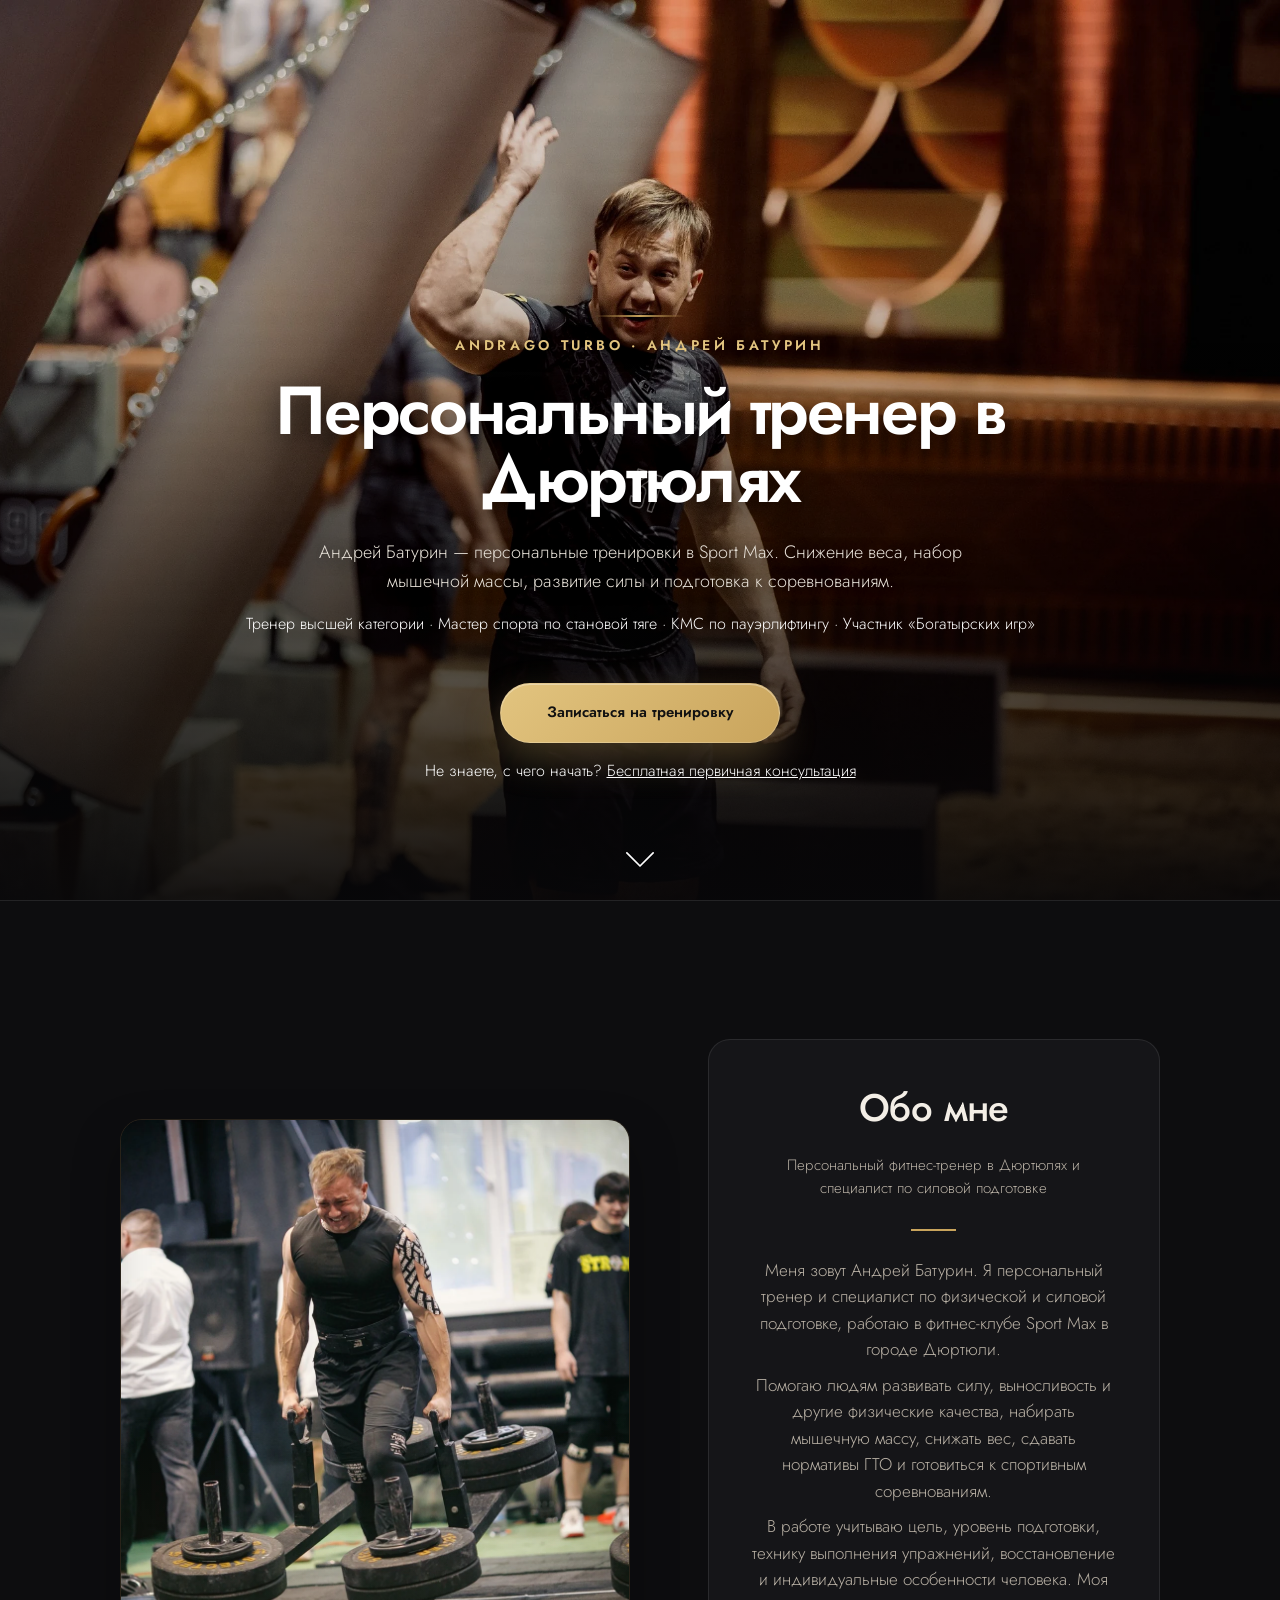
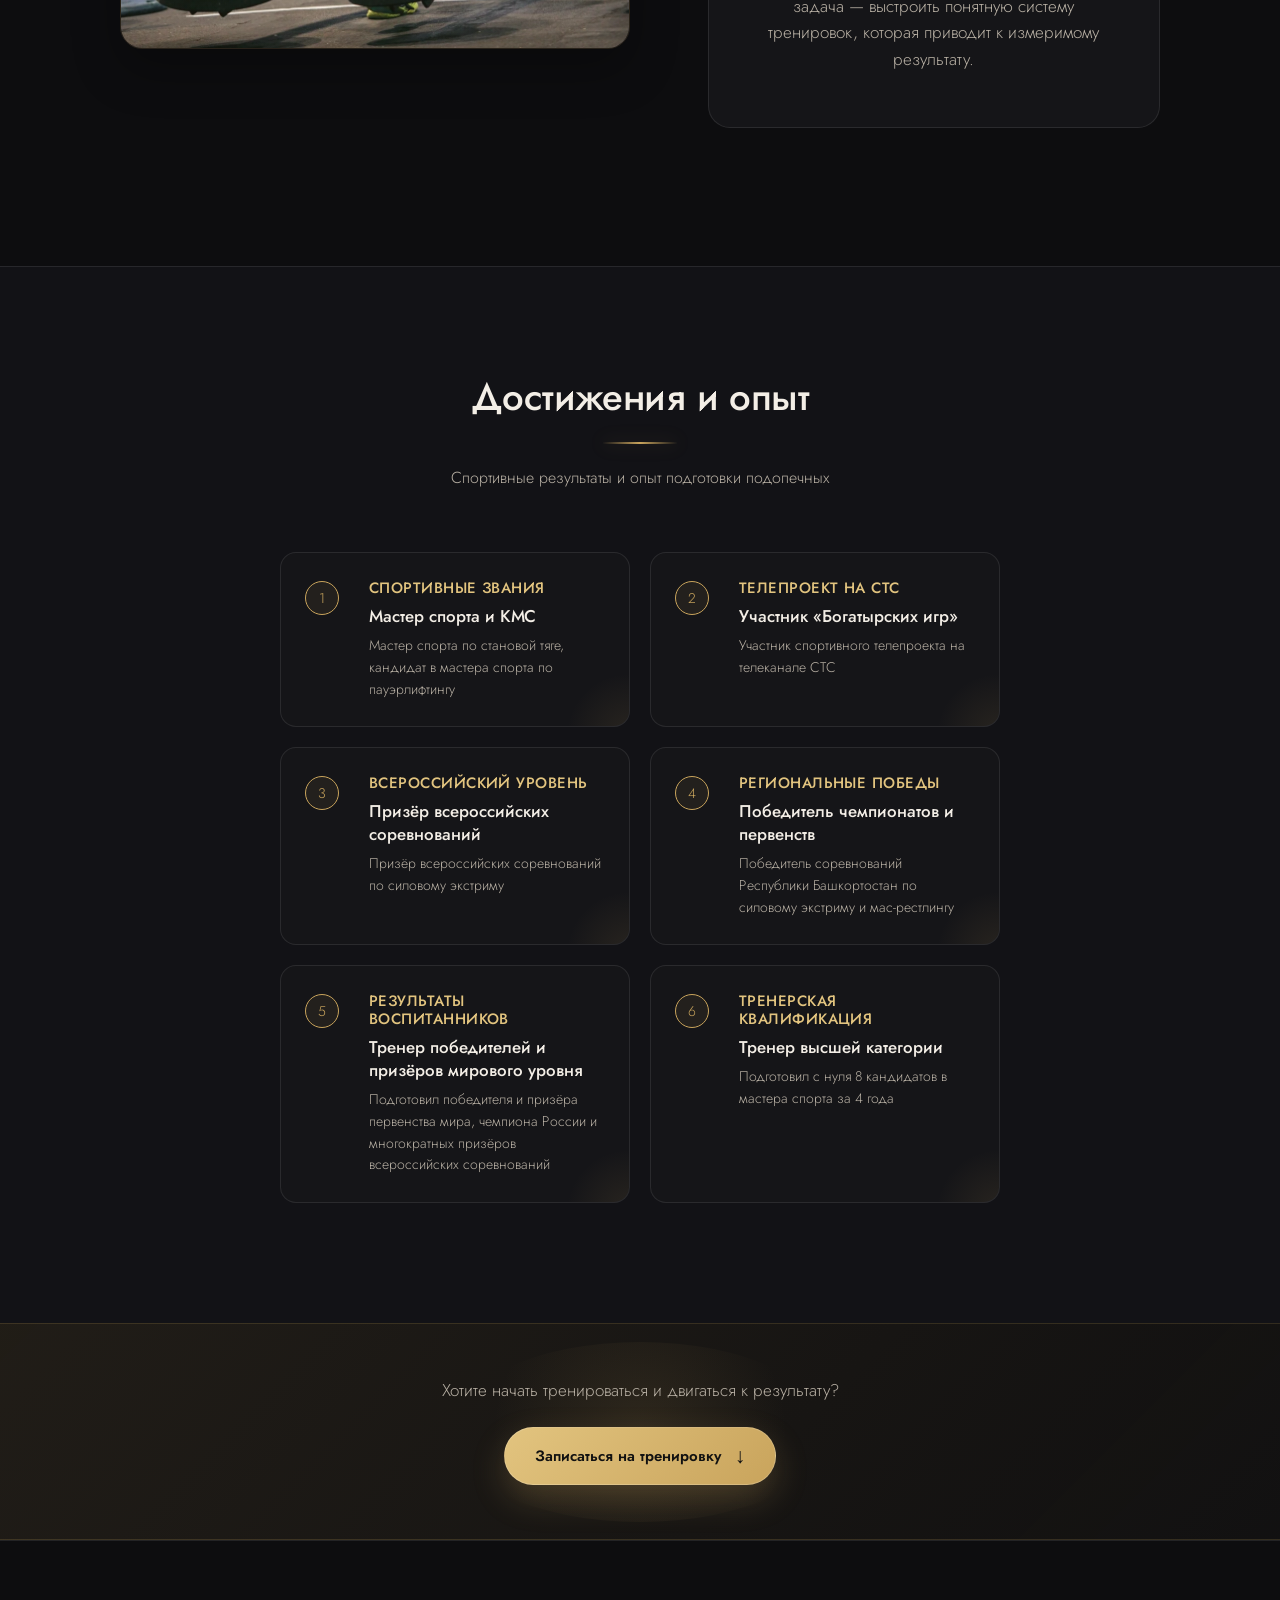
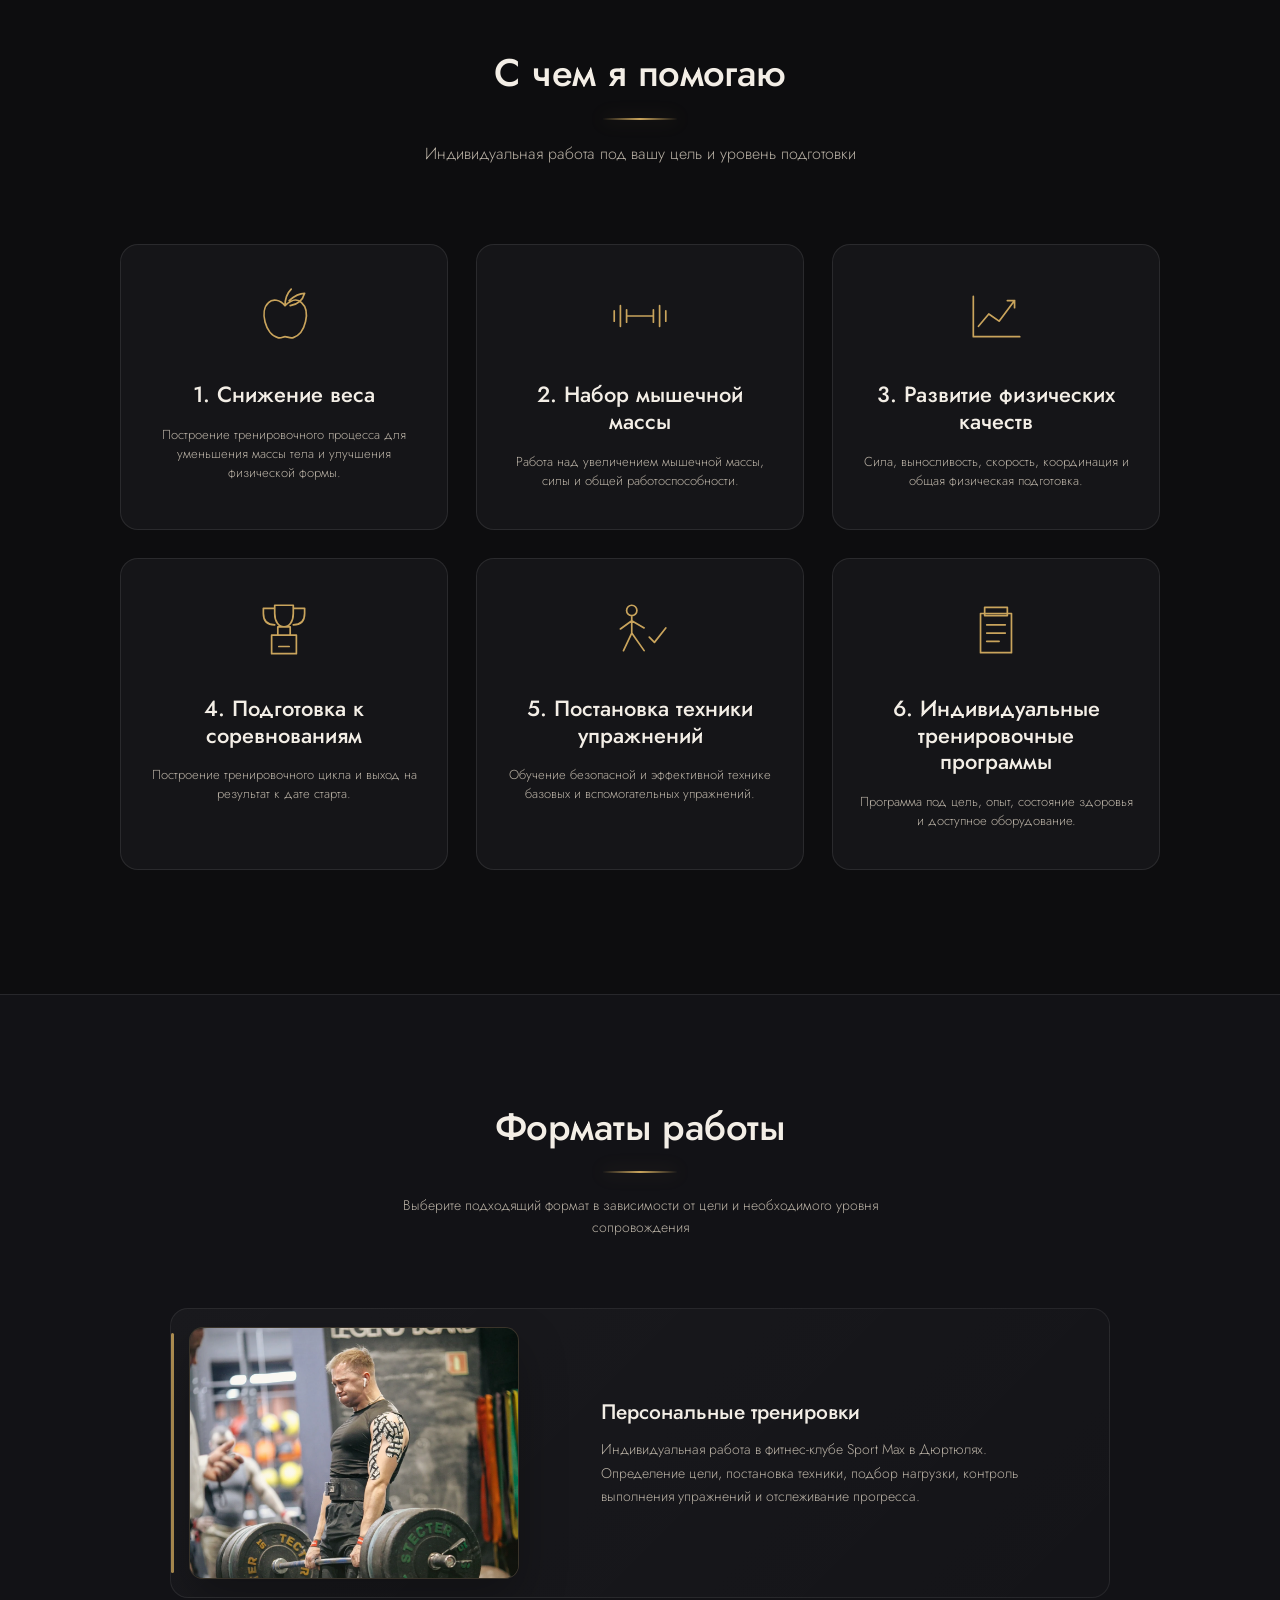
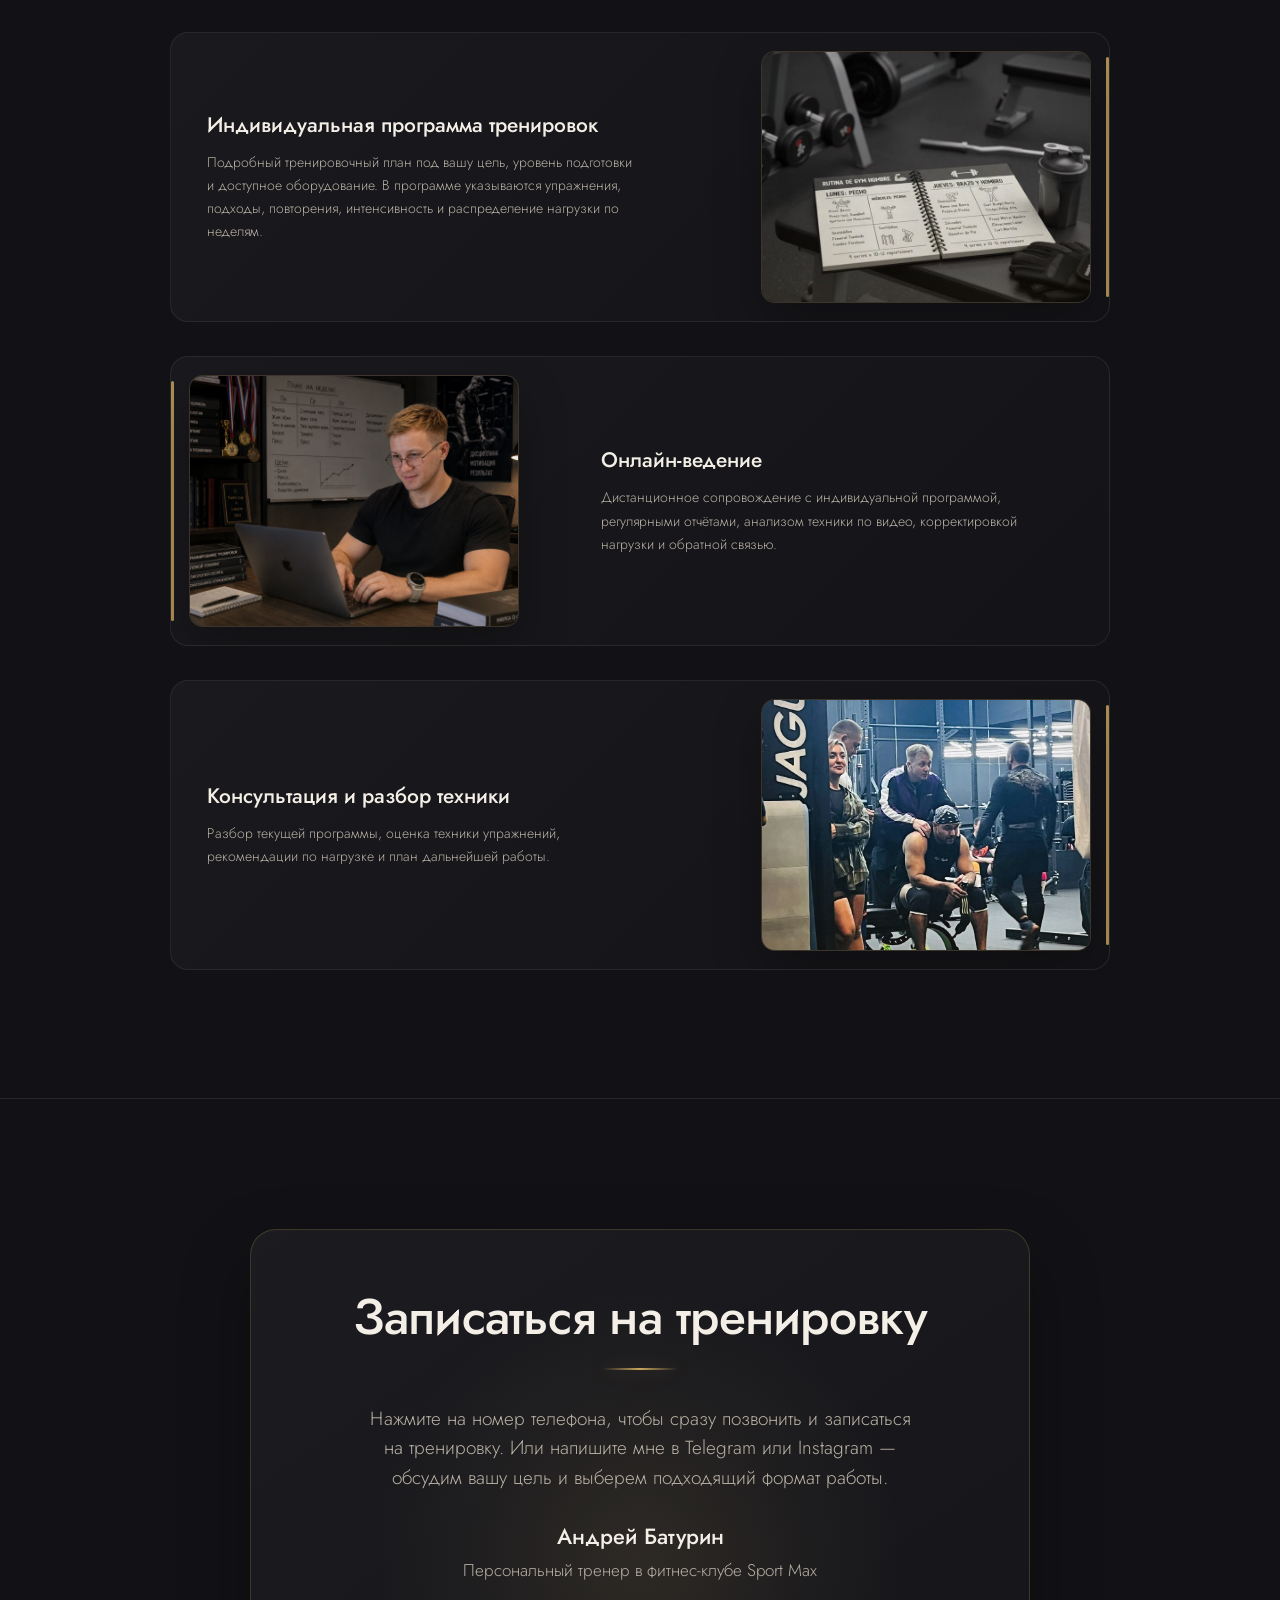
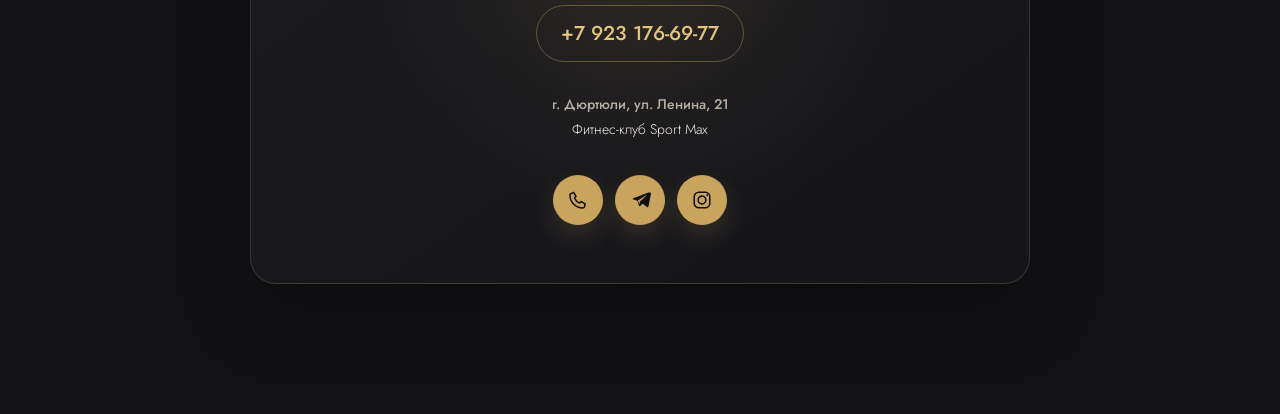
==== commit bd53522c: "Improve hero copy and add consultation entry point" ====
--- a/index.html
+++ b/index.html
@@ -79,9 +79,47 @@
 <body>
 <!-- Yandex.Metrika counter -->
 <script type="text/javascript">
-    ...
+  (function(m,e,t,r,i,k,a){
+    m[i]=m[i]||function(){
+      (m[i].a=m[i].a||[]).push(arguments);
+    };
+
+    m[i].l=1*new Date();
+
+    for (var j=0; j<document.scripts.length; j++) {
+      if (document.scripts[j].src === r) {
+        return;
+      }
+    }
+
+    k=e.createElement(t);
+    a=e.getElementsByTagName(t)[0];
+    k.async=1;
+    k.src=r;
+    a.parentNode.insertBefore(k,a);
+
+  })(window, document, "script",
+     "https://mc.yandex.ru/metrika/tag.js?id=110920112",
+     "ym");
+
+  ym(110920112, "init", {
+    ssr: true,
+    webvisor: true,
+    clickmap: true,
+    accurateTrackBounce: true,
+    trackLinks: true
+  });
 </script>
-<noscript><div><img src="https://mc.yandex.ru/watch/110920112" style="position:absolute; left:-9999px;" alt="" /></div></noscript>
+
+<noscript>
+  <div>
+    <img
+      src="https://mc.yandex.ru/watch/110920112"
+      style="position:absolute; left:-9999px;"
+      alt=""
+    >
+  </div>
+</noscript>
 <!-- /Yandex.Metrika counter -->
 
 
@@ -97,9 +135,11 @@
       <div class="hero-overlay"></div>
       <div class="hero-content">
         <p class="hero-kicker">ANDRAGO TURBO · АНДРЕЙ БАТУРИН</p>
-        <h1 id="hero-title">Персональный тренер</h1>
-        <p class="hero-text">Персональные тренировки в фитнес-клубе Sport Max: развитие физических качеств, снижение веса, набор мышечной массы и подготовка к соревнованиям.</p>
+        <h1 id="hero-title">Персональный тренер <span class="hero-location">в Дюртюлях</span></h1>
+        <p class="hero-text">Андрей Батурин — персональные тренировки в Sport Max. Снижение веса, набор мышечной массы, развитие силы и подготовка к соревнованиям.</p>
+        <p class="hero-credentials">Тренер высшей категории <span aria-hidden="true">·</span> Мастер спорта по становой тяге <span aria-hidden="true">·</span> КМС по пауэрлифтингу <span aria-hidden="true">·</span> Участник «Богатырских игр»</p>
         <a class="hero-button" href="#contacts">Записаться на тренировку</a>
+        <p class="hero-consultation">Не знаете, с чего начать? <a href="https://t.me/Andrago_turbo" target="_blank" rel="noopener noreferrer">Бесплатная первичная консультация</a></p>
       </div>
       <a class="scroll-arrow" href="#about" aria-label="Перейти к разделу «Обо мне»">
         <svg viewBox="0 0 32 18" aria-hidden="true"><path d="M2 2l14 14L30 2"/></svg>
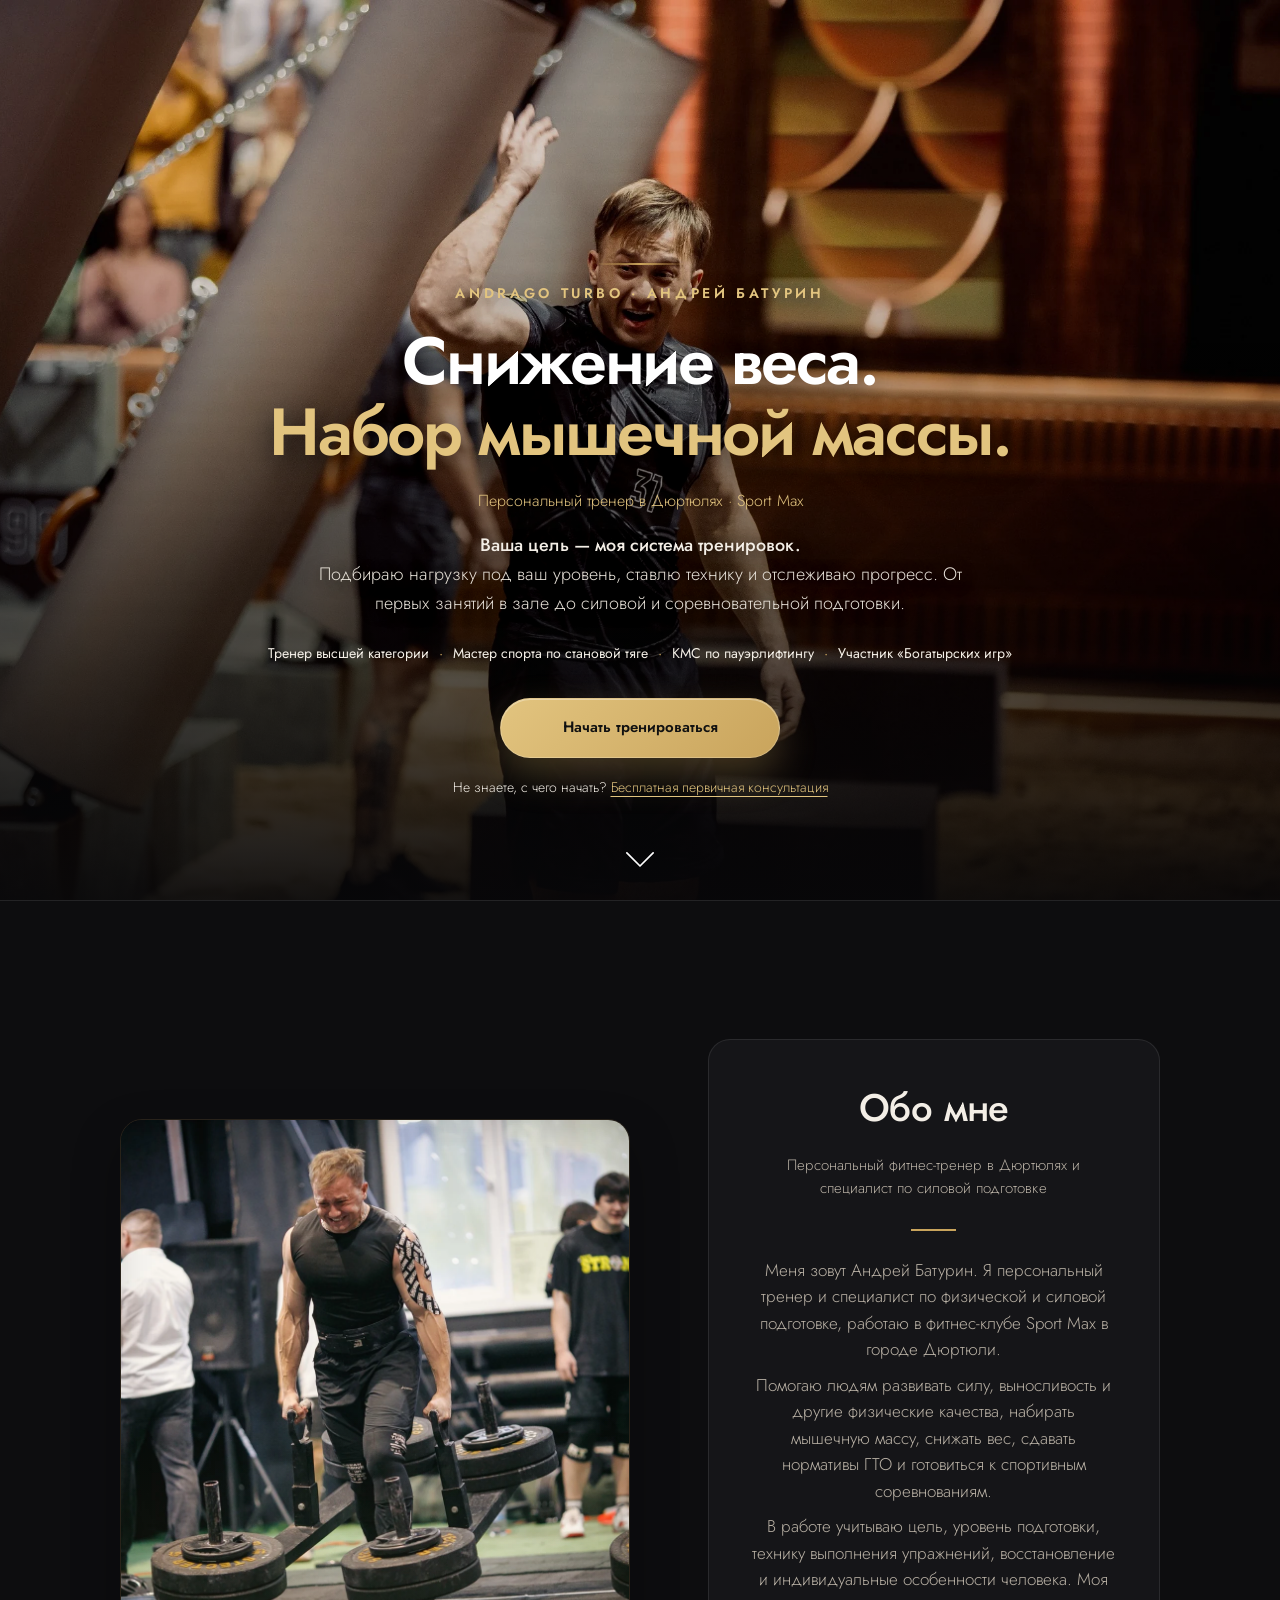
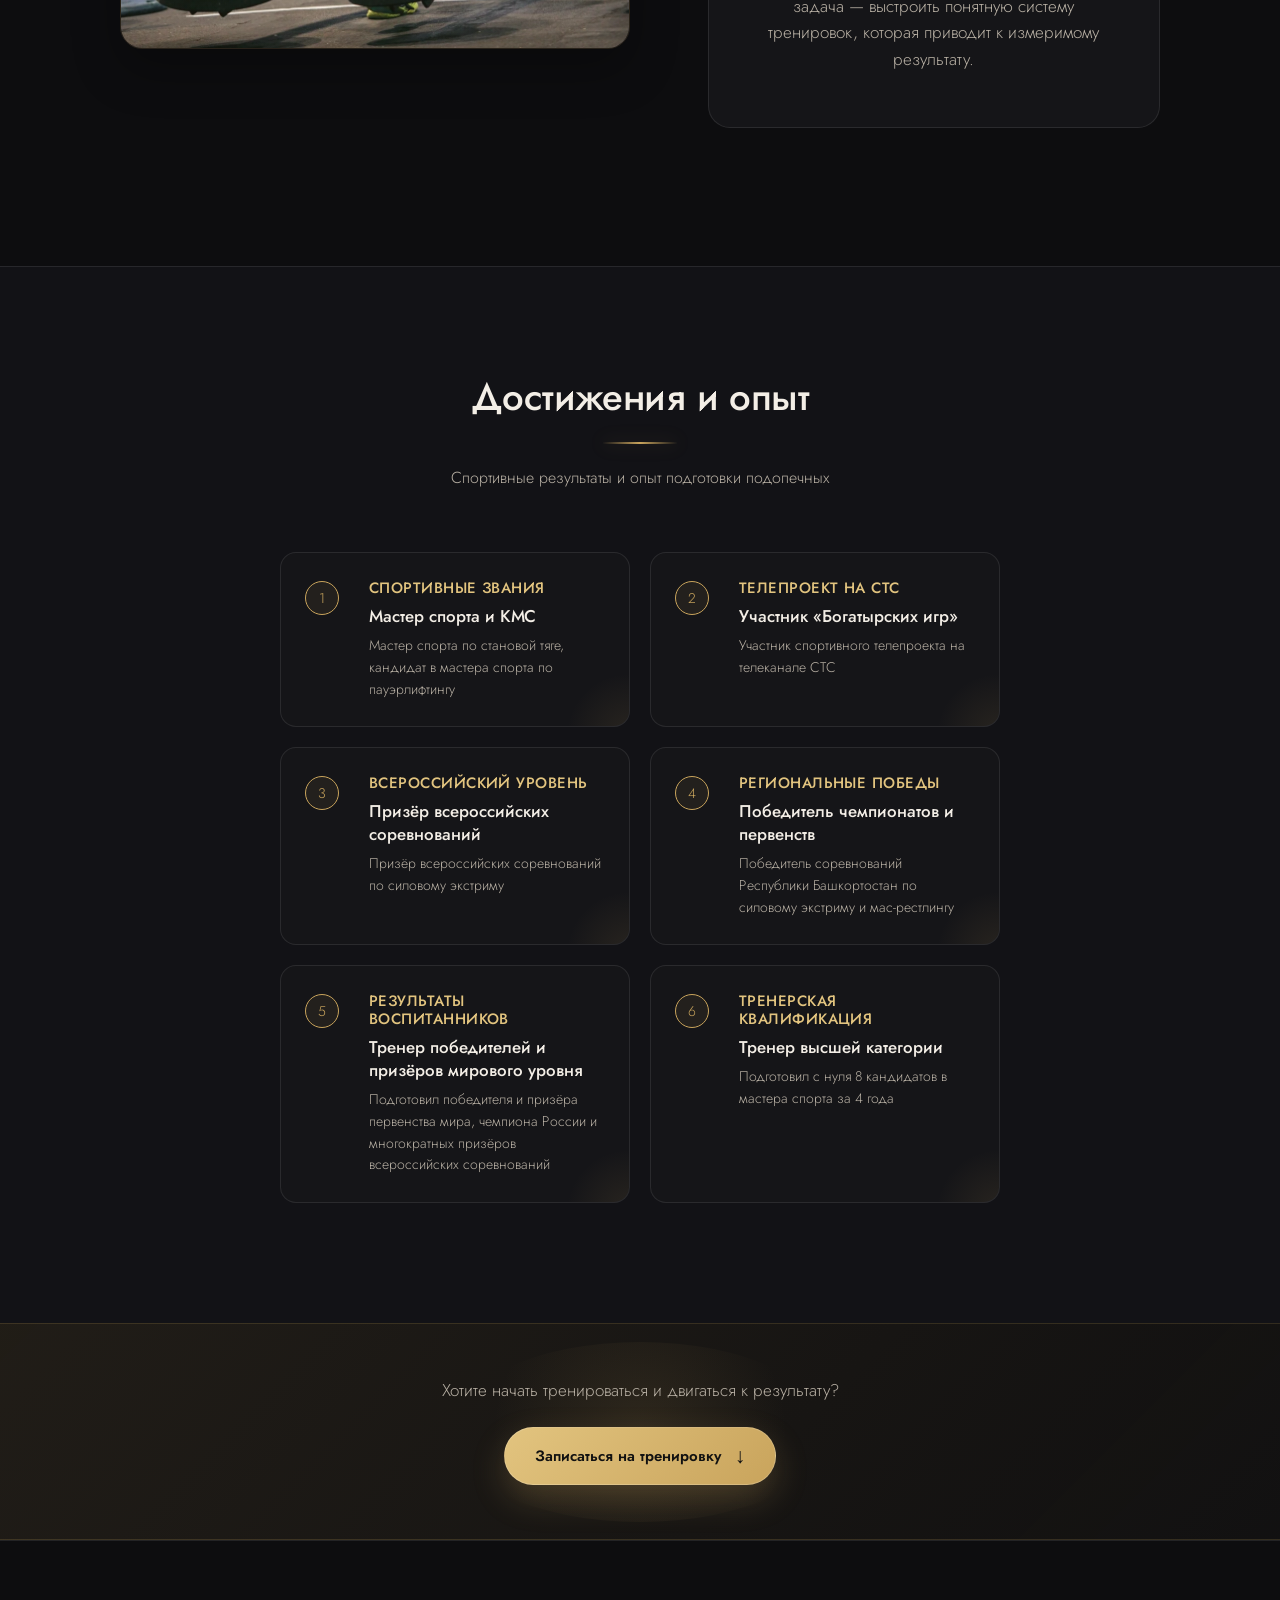
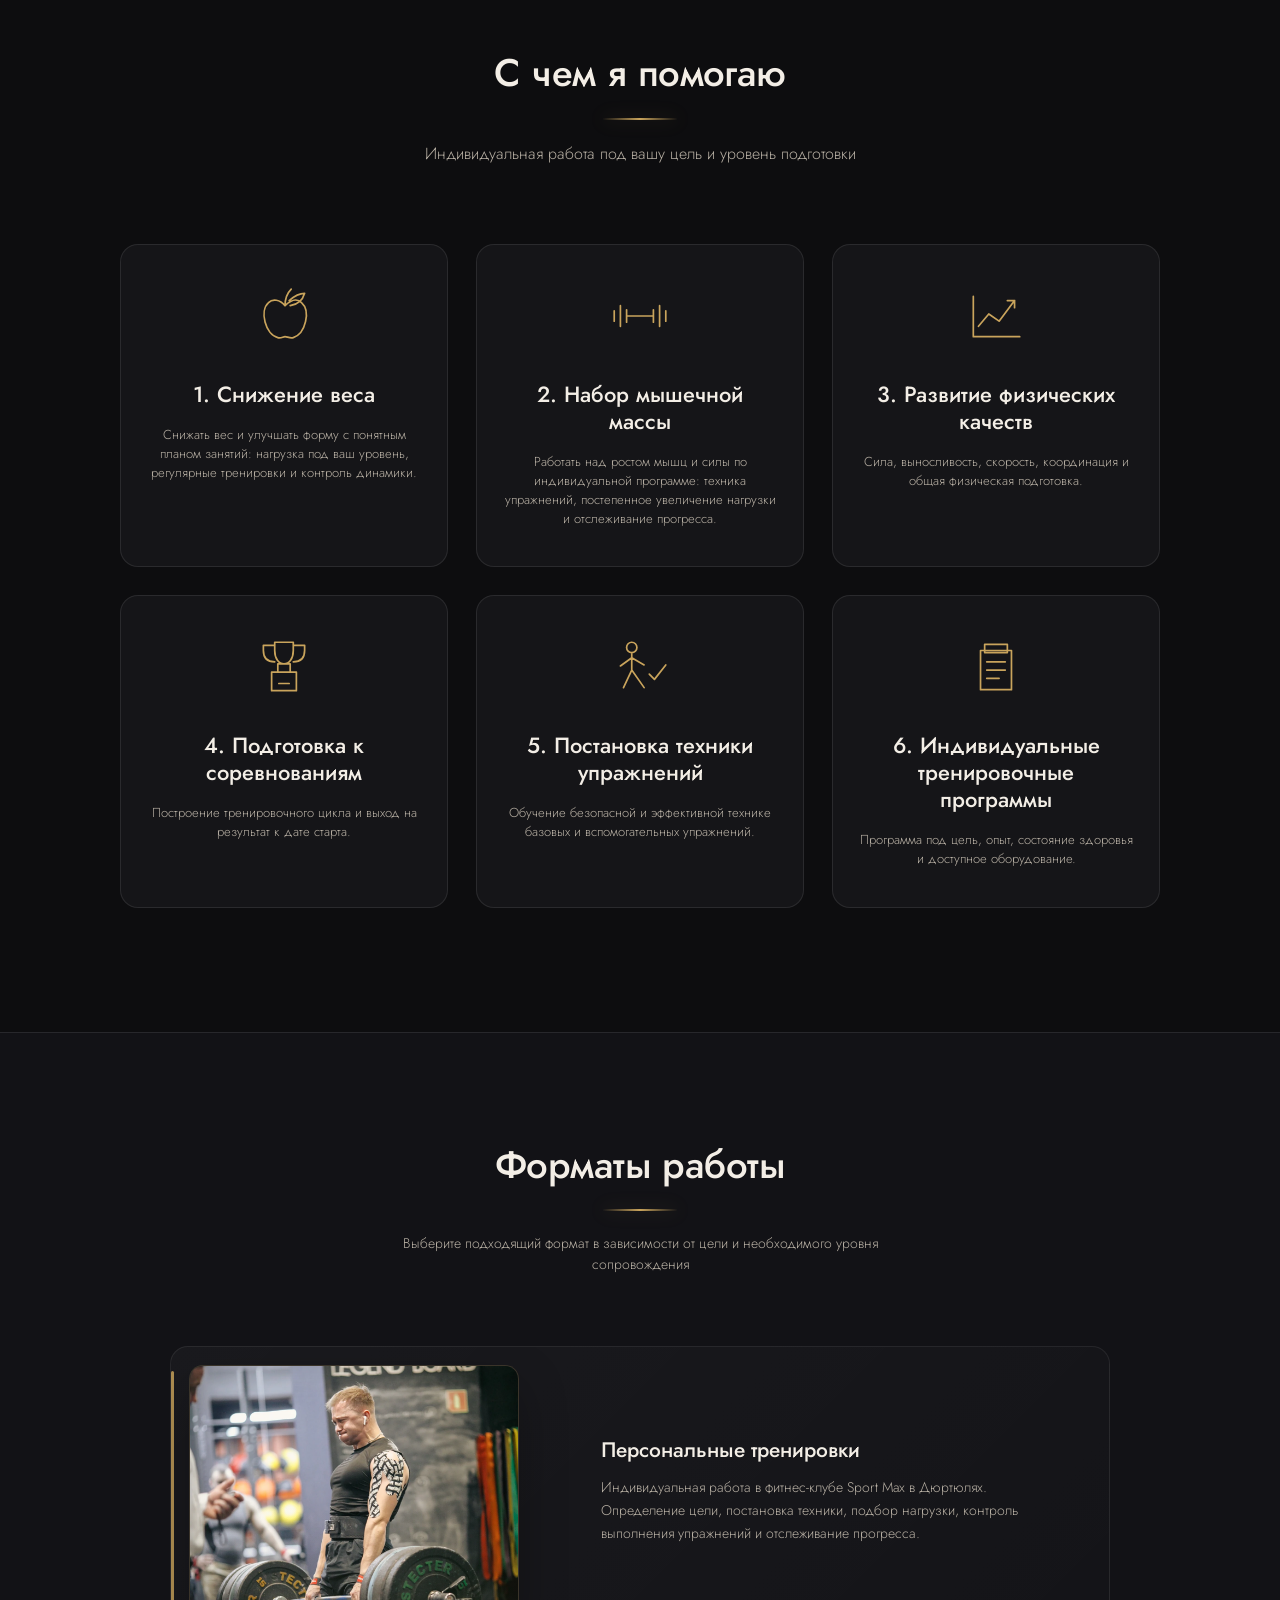
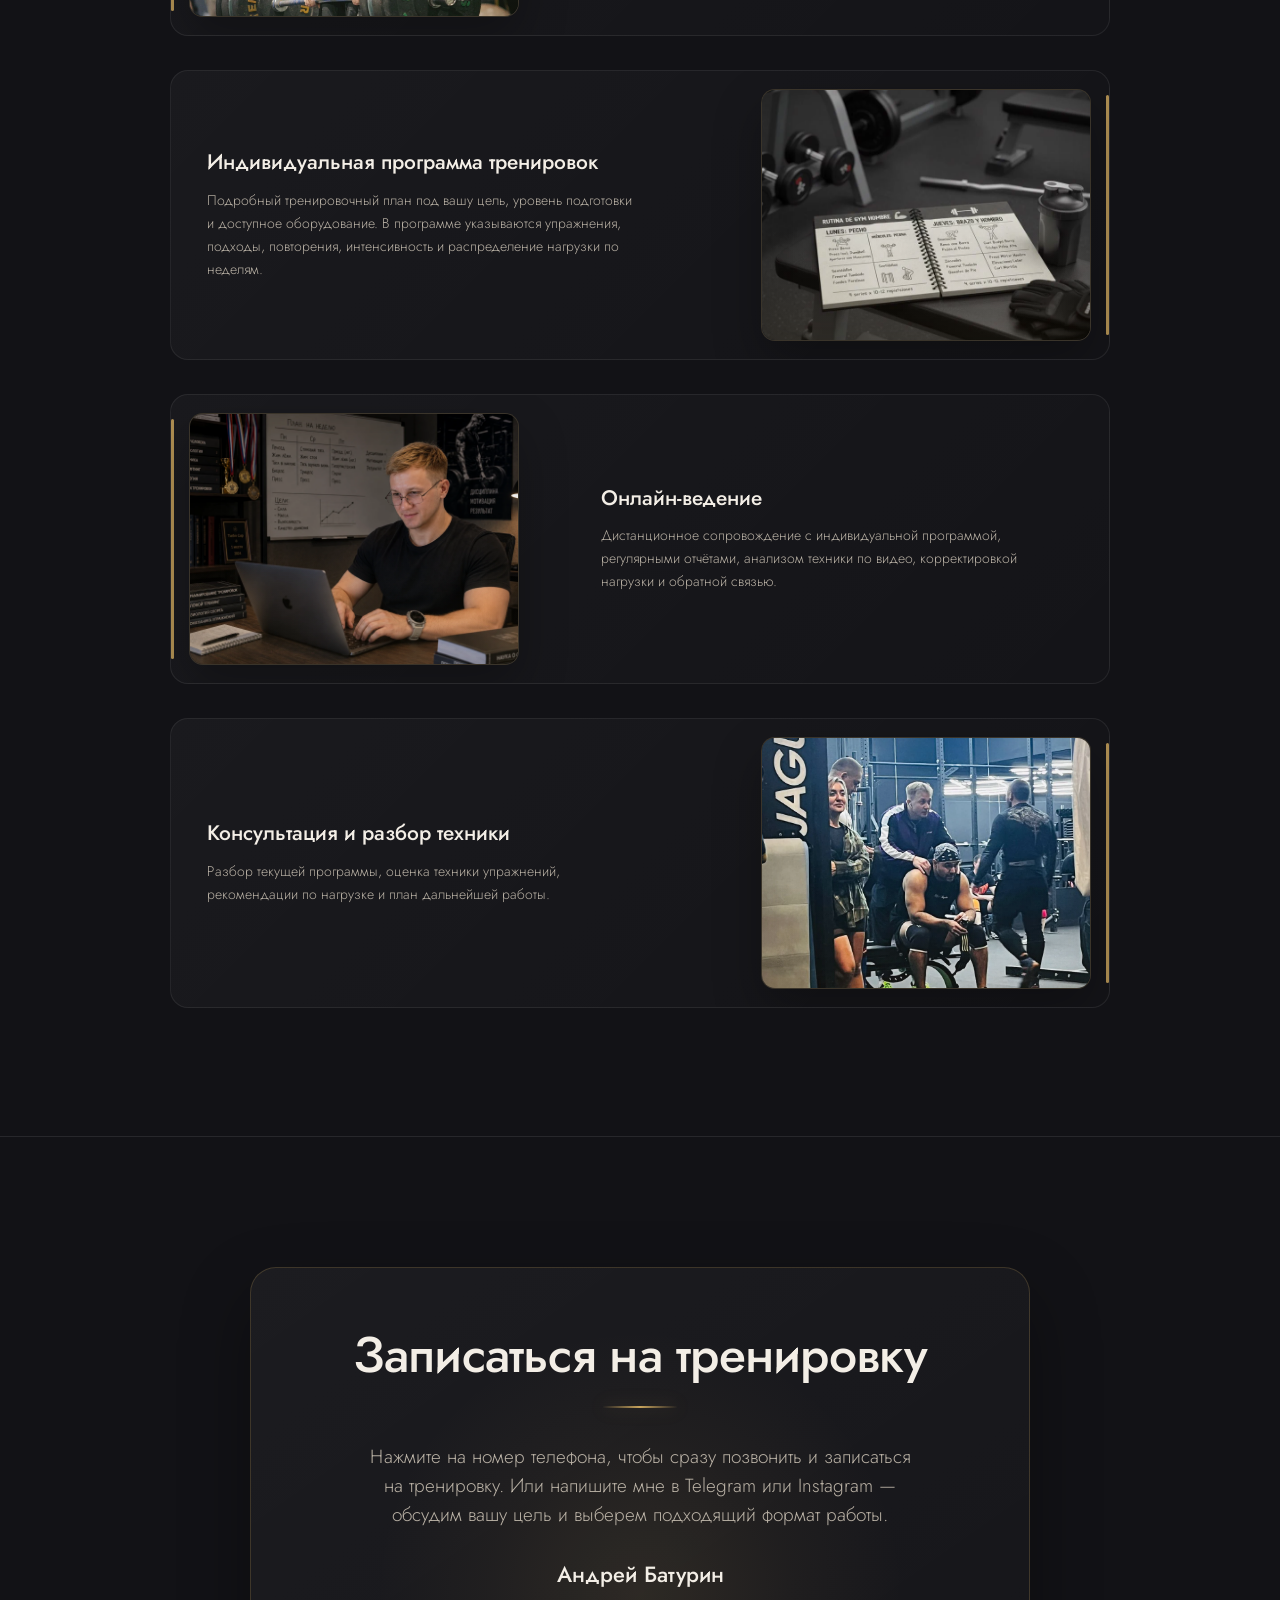
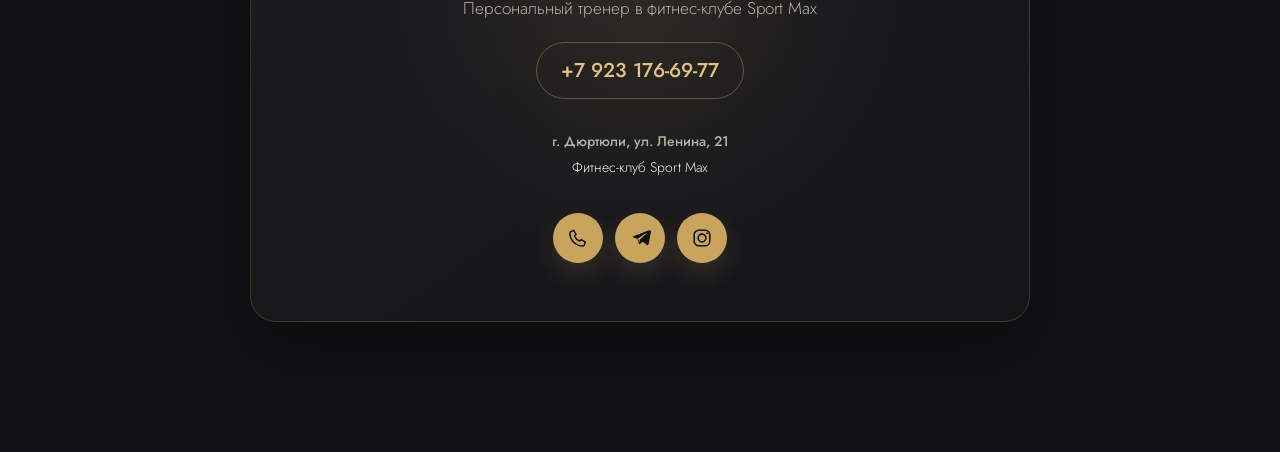
==== commit 3c801708: "Strengthen hero positioning around weight loss and muscle gain" ====
--- a/index.html
+++ b/index.html
@@ -47,7 +47,7 @@
   <link rel="preconnect" href="https://fonts.googleapis.com">
   <link rel="preconnect" href="https://fonts.gstatic.com" crossorigin>
   <link href="https://fonts.googleapis.com/css2?family=Jost:wght@300;400;500;600&display=swap" rel="stylesheet">
-  <link rel="stylesheet" href="styles.css">
+  <link rel="stylesheet" href="styles.css?v=20261107-hero">
 
   <script type="application/ld+json">
   {
@@ -135,10 +135,11 @@
       <div class="hero-overlay"></div>
       <div class="hero-content">
         <p class="hero-kicker">ANDRAGO TURBO · АНДРЕЙ БАТУРИН</p>
-        <h1 id="hero-title">Персональный тренер <span class="hero-location">в Дюртюлях</span></h1>
-        <p class="hero-text">Андрей Батурин — персональные тренировки в Sport Max. Снижение веса, набор мышечной массы, развитие силы и подготовка к соревнованиям.</p>
+        <h1 id="hero-title"><span>Снижение веса.</span> <span class="hero-goal-accent">Набор мышечной массы.</span></h1>
+        <p class="hero-context">Персональный тренер в Дюртюлях · Sport Max</p>
+        <p class="hero-text"><strong>Ваша цель — моя система тренировок.</strong><br>Подбираю нагрузку под ваш уровень, ставлю технику и отслеживаю прогресс. От первых занятий в зале до силовой и соревновательной подготовки.</p>
         <p class="hero-credentials">Тренер высшей категории <span aria-hidden="true">·</span> Мастер спорта по становой тяге <span aria-hidden="true">·</span> КМС по пауэрлифтингу <span aria-hidden="true">·</span> Участник «Богатырских игр»</p>
-        <a class="hero-button" href="#contacts">Записаться на тренировку</a>
+        <a class="hero-button" href="#contacts">Начать тренироваться</a>
         <p class="hero-consultation">Не знаете, с чего начать? <a href="https://t.me/Andrago_turbo" target="_blank" rel="noopener noreferrer">Бесплатная первичная консультация</a></p>
       </div>
       <a class="scroll-arrow" href="#about" aria-label="Перейти к разделу «Обо мне»">
@@ -217,12 +218,12 @@
           <article class="service-item">
             <svg class="service-icon" viewBox="0 0 64 64" aria-hidden="true"><path d="M37 17c8-7 12-7 15-7-2 7-7 11-14 12M33 22c-5-6-12-7-16-3-9 8-3 31 9 34 3 1 5-1 7-1s5 2 8 1c12-4 17-26 8-34-4-4-10-3-16 3zM33 22c0-8 2-12 6-16"/></svg>
             <h3>1. Снижение веса</h3>
-            <p>Построение тренировочного процесса для уменьшения массы тела и улучшения физической формы.</p>
+            <p>Снижать вес и улучшать форму с понятным планом занятий: нагрузка под ваш уровень, регулярные тренировки и контроль динамики.</p>
           </article>
           <article class="service-item">
             <svg class="service-icon" viewBox="0 0 64 64" aria-hidden="true"><path d="M7 27v10M13 22v20M19 26v12M45 26v12M51 22v20M57 27v10M19 32h26"/></svg>
             <h3>2. Набор мышечной массы</h3>
-            <p>Работа над увеличением мышечной массы, силы и общей работоспособности.</p>
+            <p>Работать над ростом мышц и силы по индивидуальной программе: техника упражнений, постепенное увеличение нагрузки и отслеживание прогресса.</p>
           </article>
           <article class="service-item">
             <svg class="service-icon" viewBox="0 0 64 64" aria-hidden="true"><path d="M10 52V13M10 52h45M15 42l10-12 10 7 15-20M43 17h7v7"/></svg>
--- a/styles.css
+++ b/styles.css
@@ -1063,3 +1063,64 @@
     bottom:92px;
   }
 }
+
+/* Andrago Turbo — уточнение первого экрана, ноябрь 2026 */
+
+.hero-credentials{max-width:800px;margin:23px auto 0;color:#f3eee6;font-size:clamp(13px,1.1vw,15px);line-height:1.8;font-weight:400}
+.hero-credentials span{color:#c9a45c;margin:0 6px}
+.hero-consultation{margin:19px auto 0;font-size:14px;line-height:1.5;color:#f3eee6}
+.hero-consultation a{color:#e2c47f;text-underline-offset:4px}
+@media(max-width:680px){.hero h1{white-space:normal}.hero-credentials{max-width:360px;line-height:1.65}.hero-content{padding-top:76px;padding-bottom:88px}.hero-kicker{margin-bottom:30px}.hero-text{margin-top:24px}.hero-button{margin-top:28px}}
+
+/* Hero: the visitor's goals lead the positioning. */
+.hero-content{
+  padding-top:96px;
+}
+.hero h1{
+  max-width:1000px;
+  font-size:clamp(38px,5.2vw,70px);
+  line-height:1.08;
+  white-space:normal;
+  overflow-wrap:break-word;
+}
+.hero h1 > span{
+  display:block;
+}
+.hero-goal-accent{
+  color:var(--gold-light);
+}
+.hero-context{
+  margin:20px auto 0;
+  color:var(--gold-light);
+  font-size:16px;
+  line-height:1.5;
+}
+.hero-text{
+  max-width:680px;
+  margin-top:18px;
+}
+.hero-text strong{
+  color:var(--text);
+  font-weight:500;
+}
+@media(max-width:680px){
+  .hero-content{
+    padding-top:76px;
+  }
+  .hero-kicker{
+    margin-bottom:24px;
+  }
+  .hero h1{
+    font-size:clamp(30px,7.8vw,48px);
+    line-height:1.12;
+    letter-spacing:-.025em;
+  }
+  .hero-context{
+    max-width:310px;
+    margin-top:18px;
+    font-size:14px;
+  }
+  .hero-text{
+    margin-top:16px;
+  }
+}
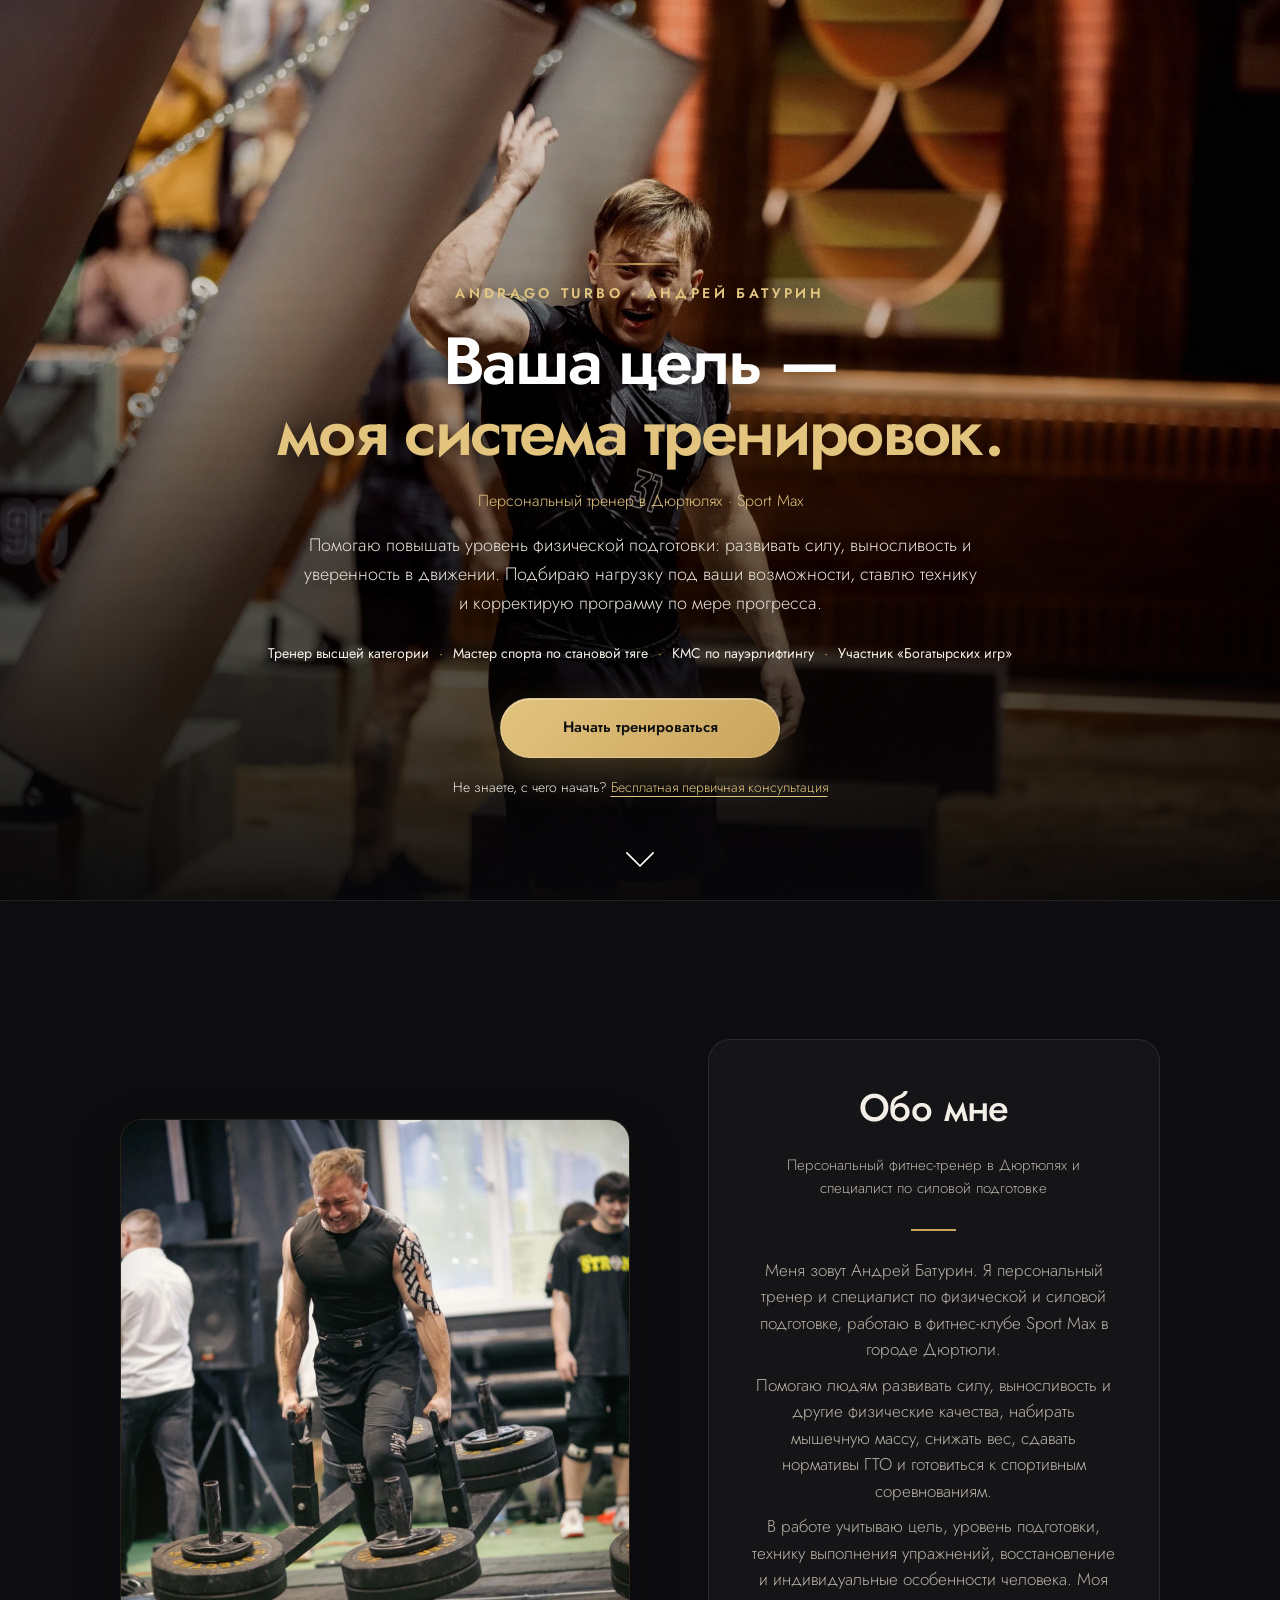
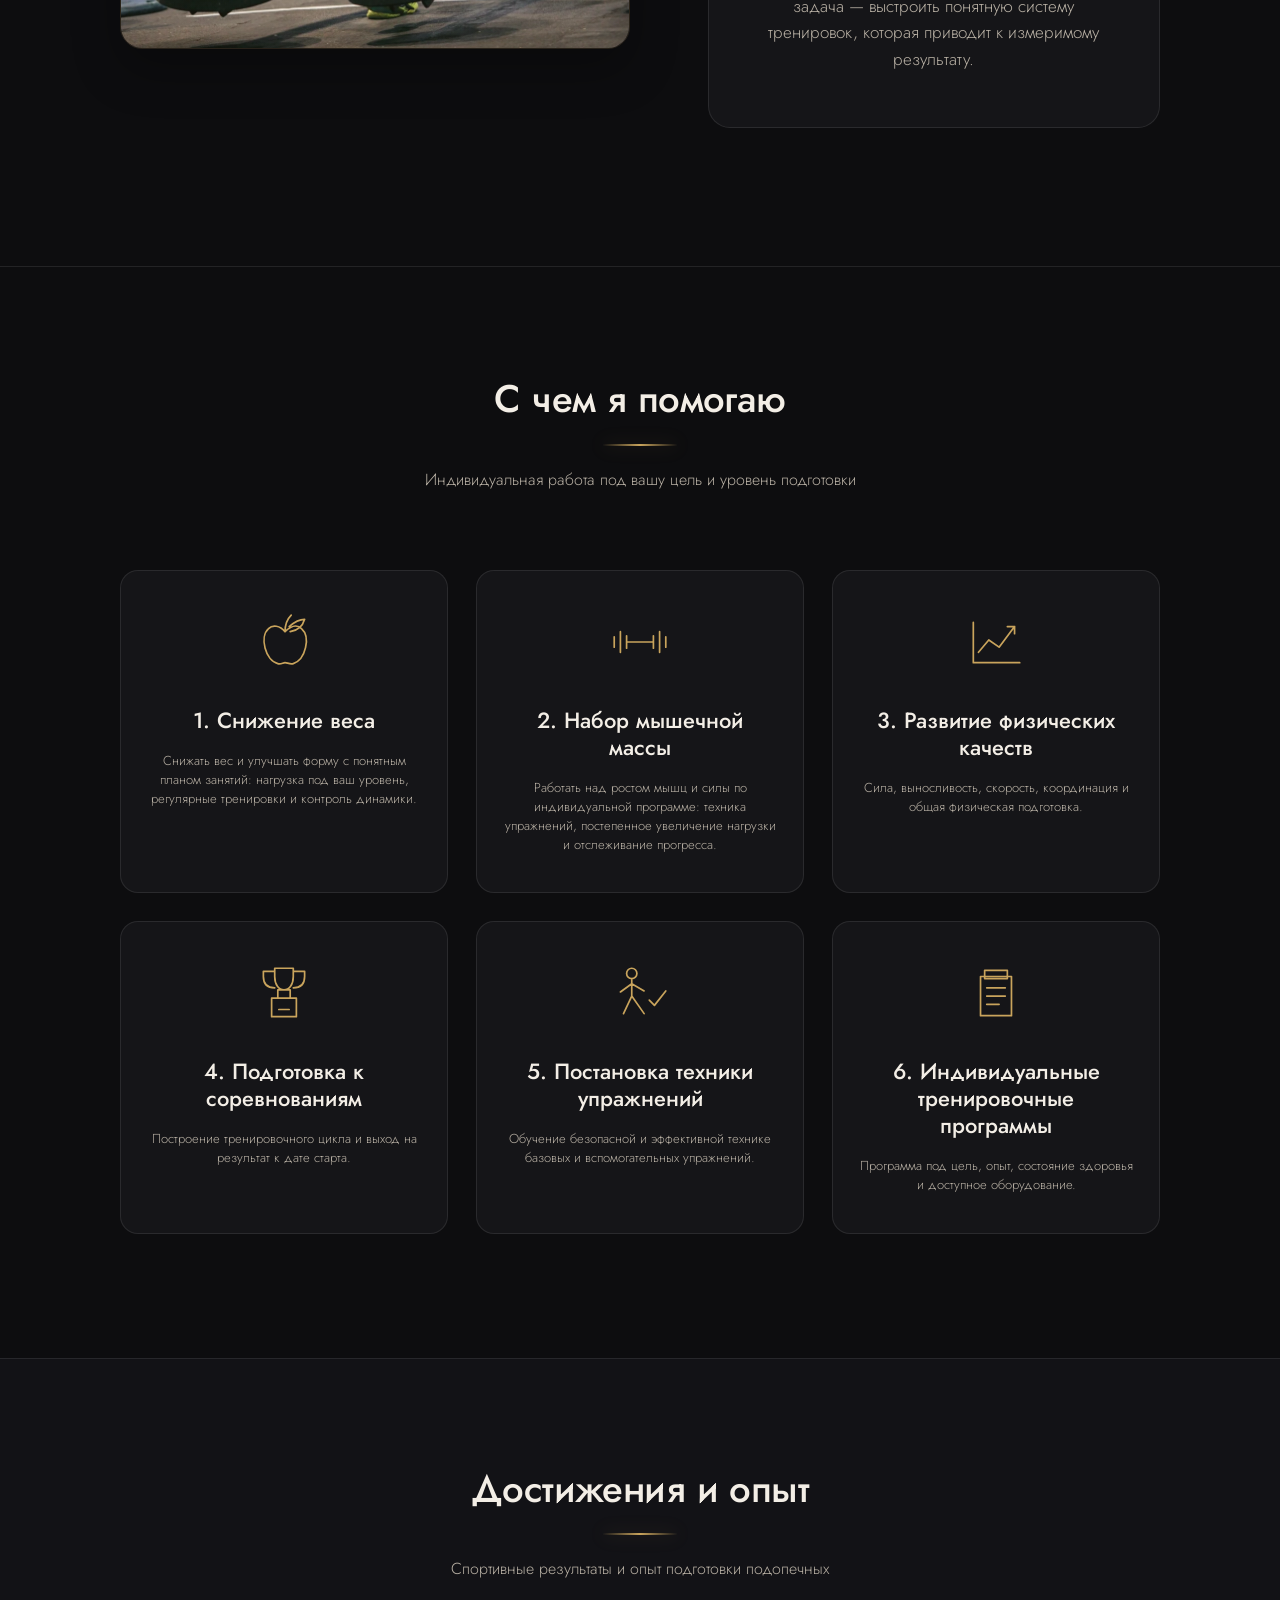
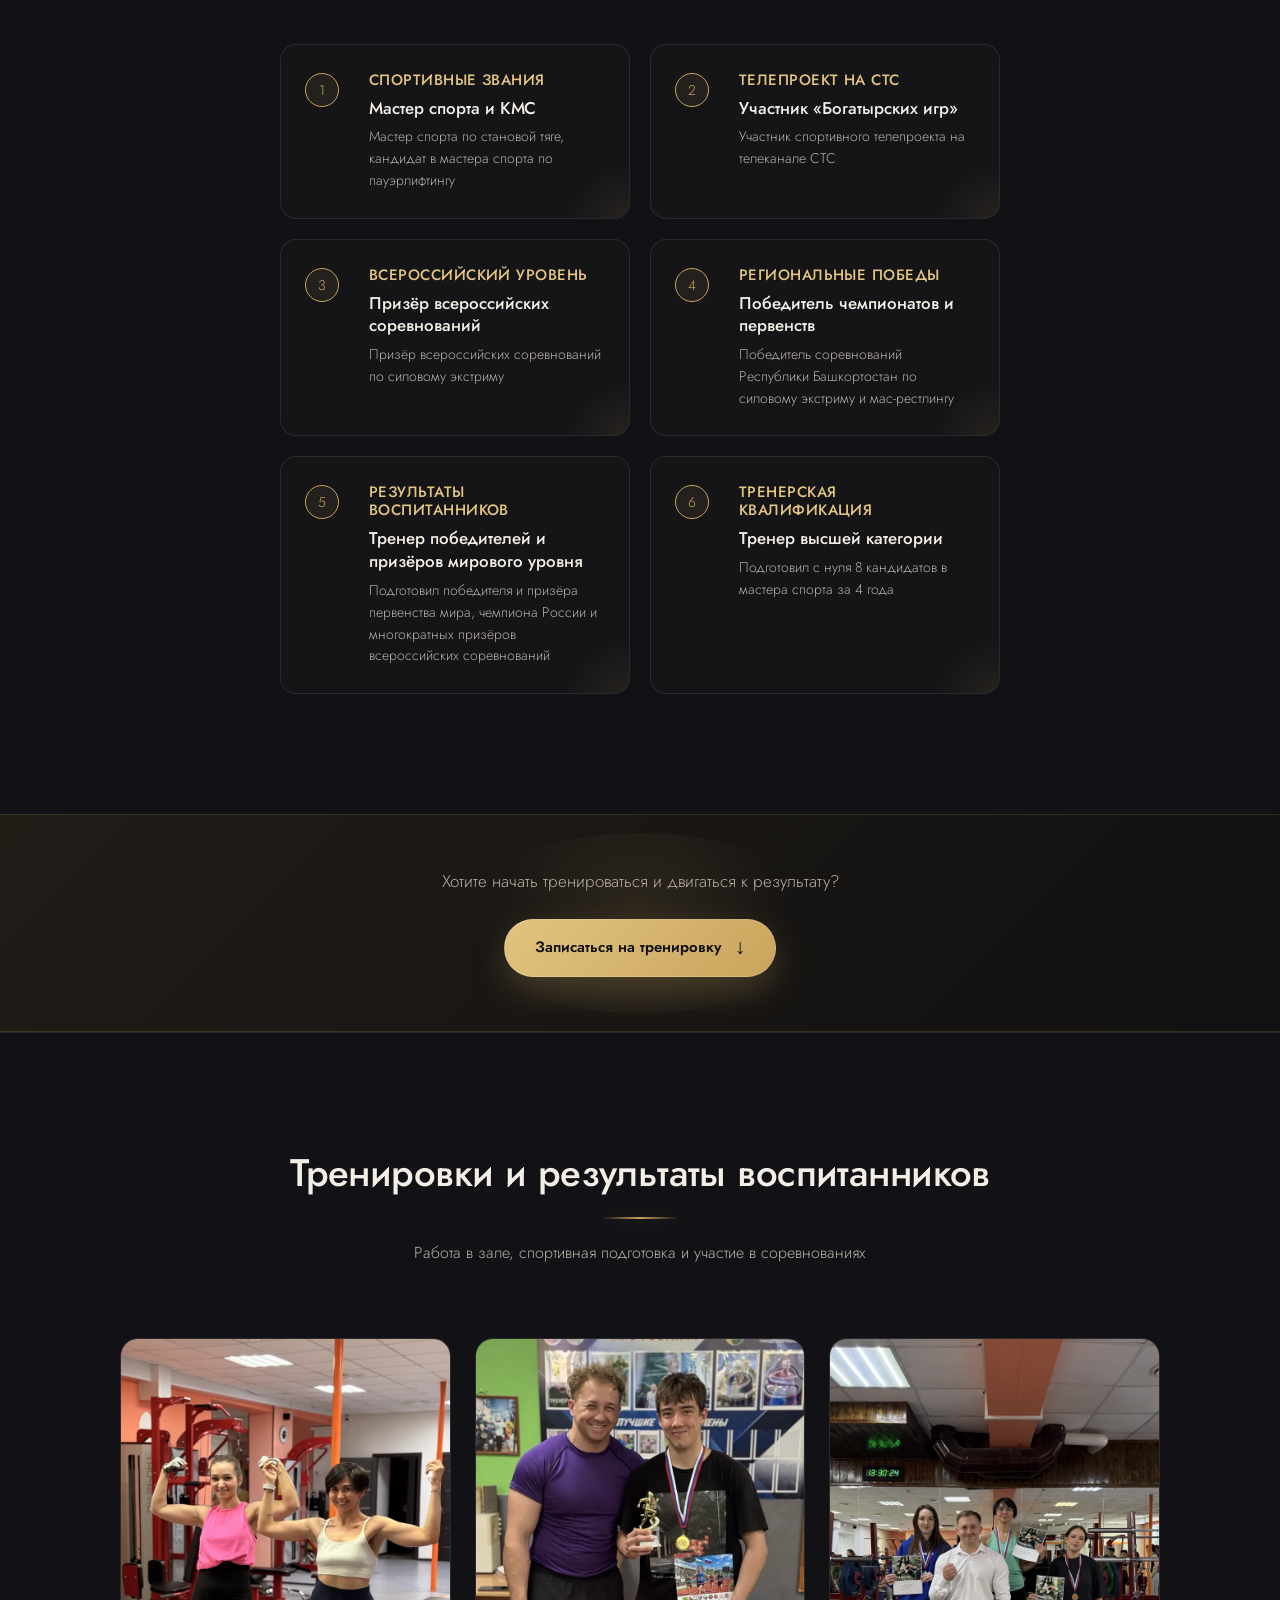
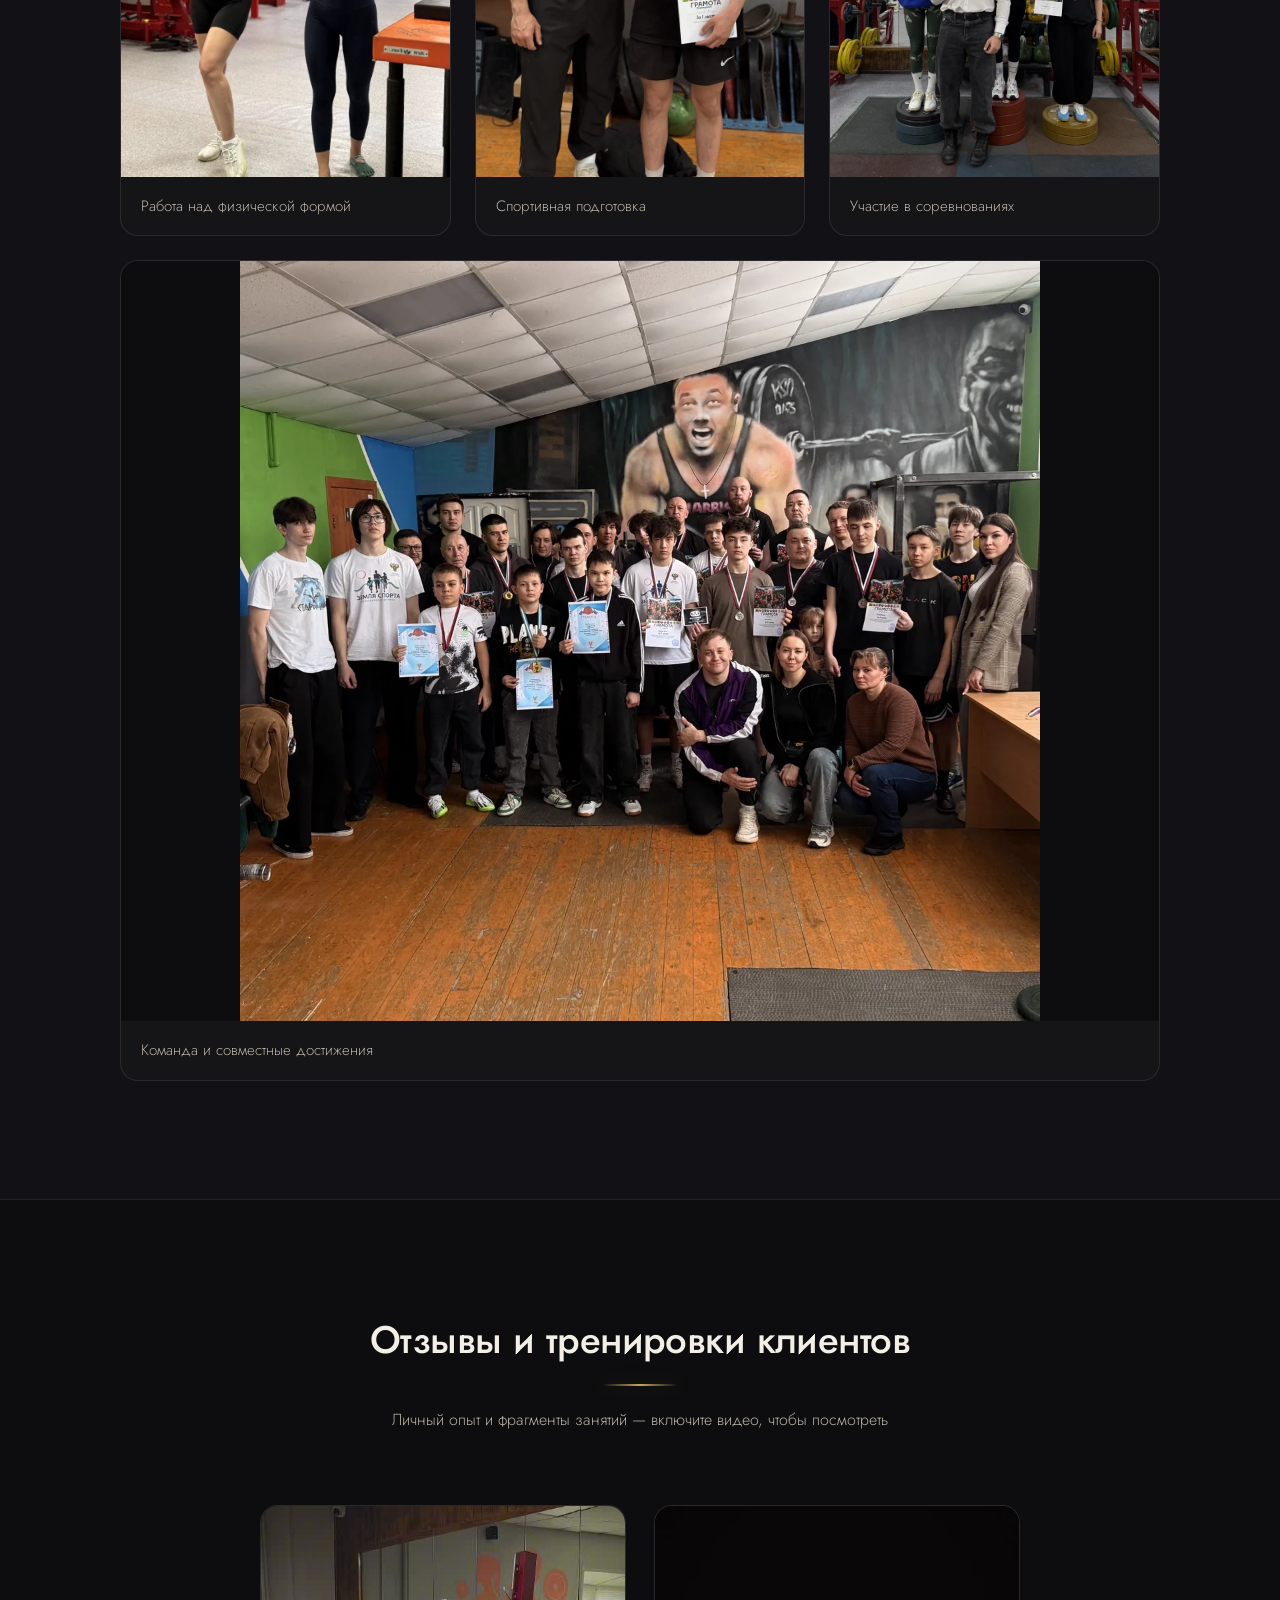
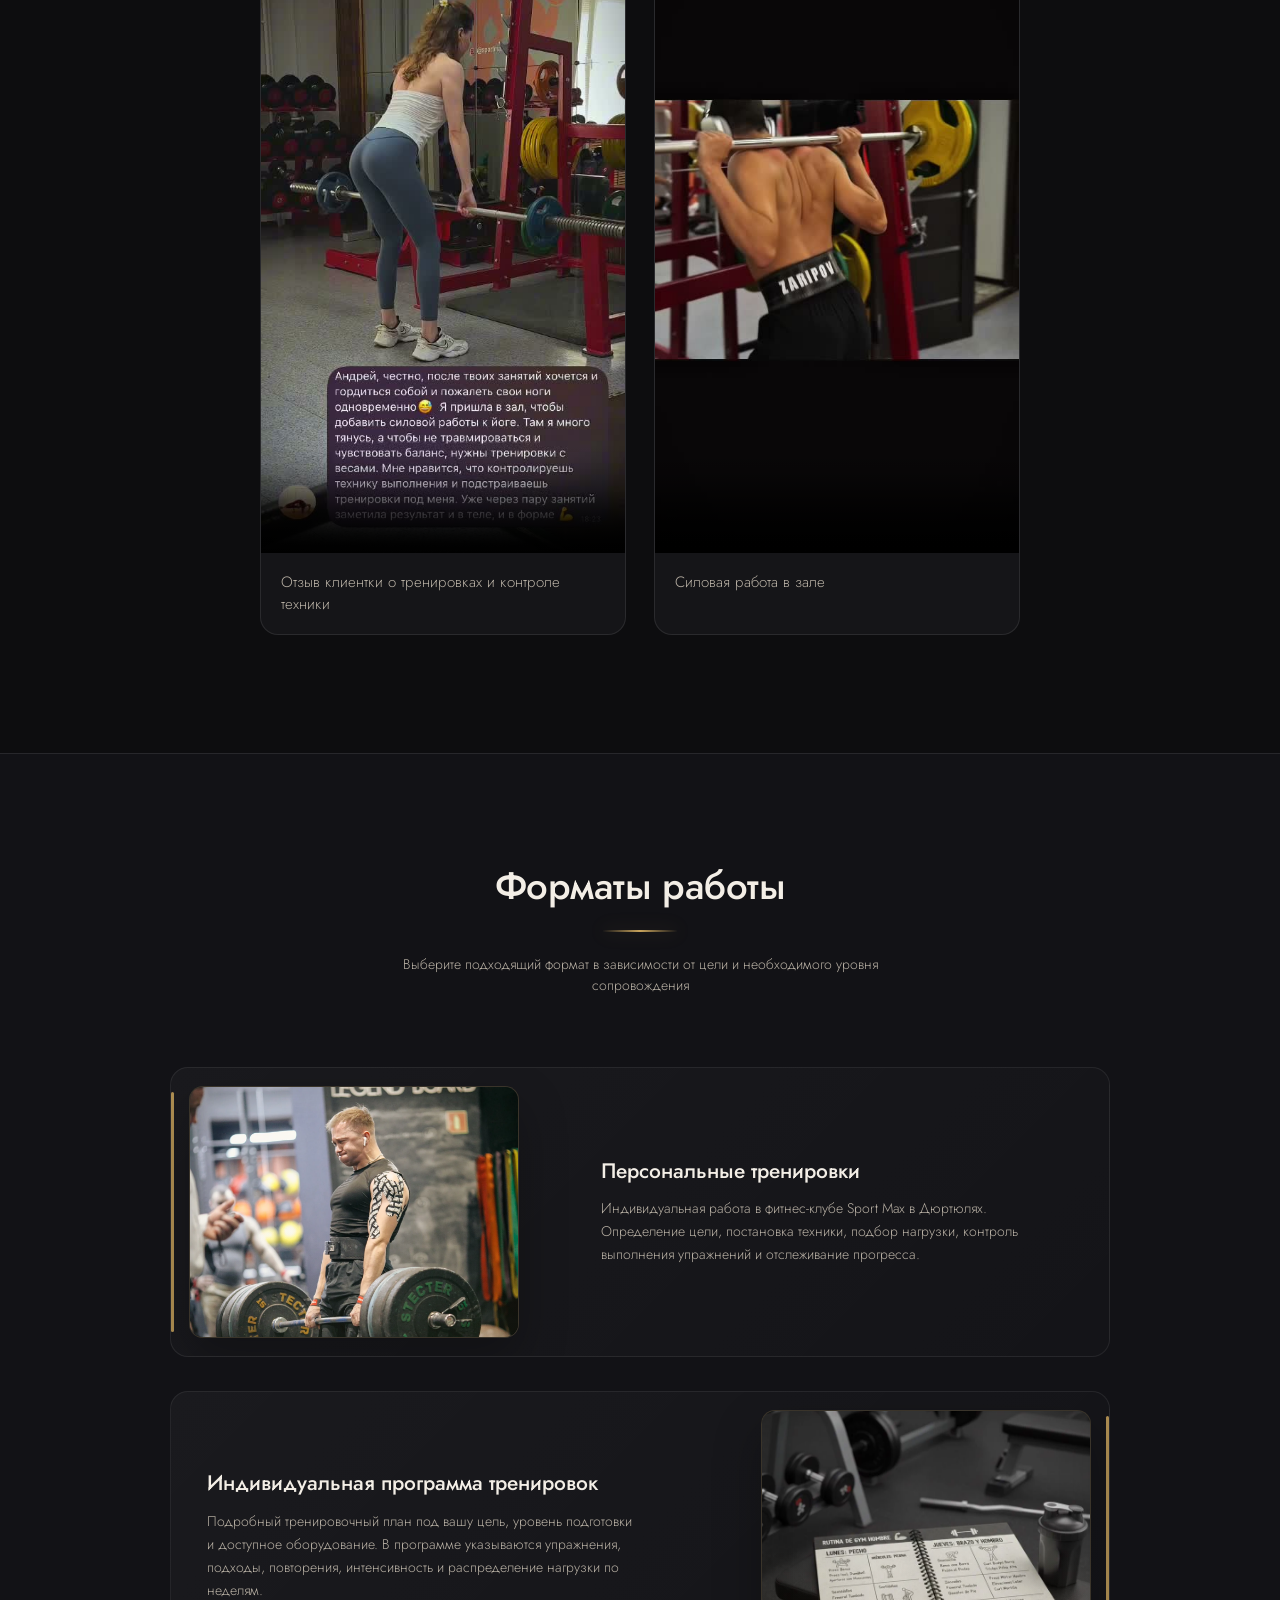
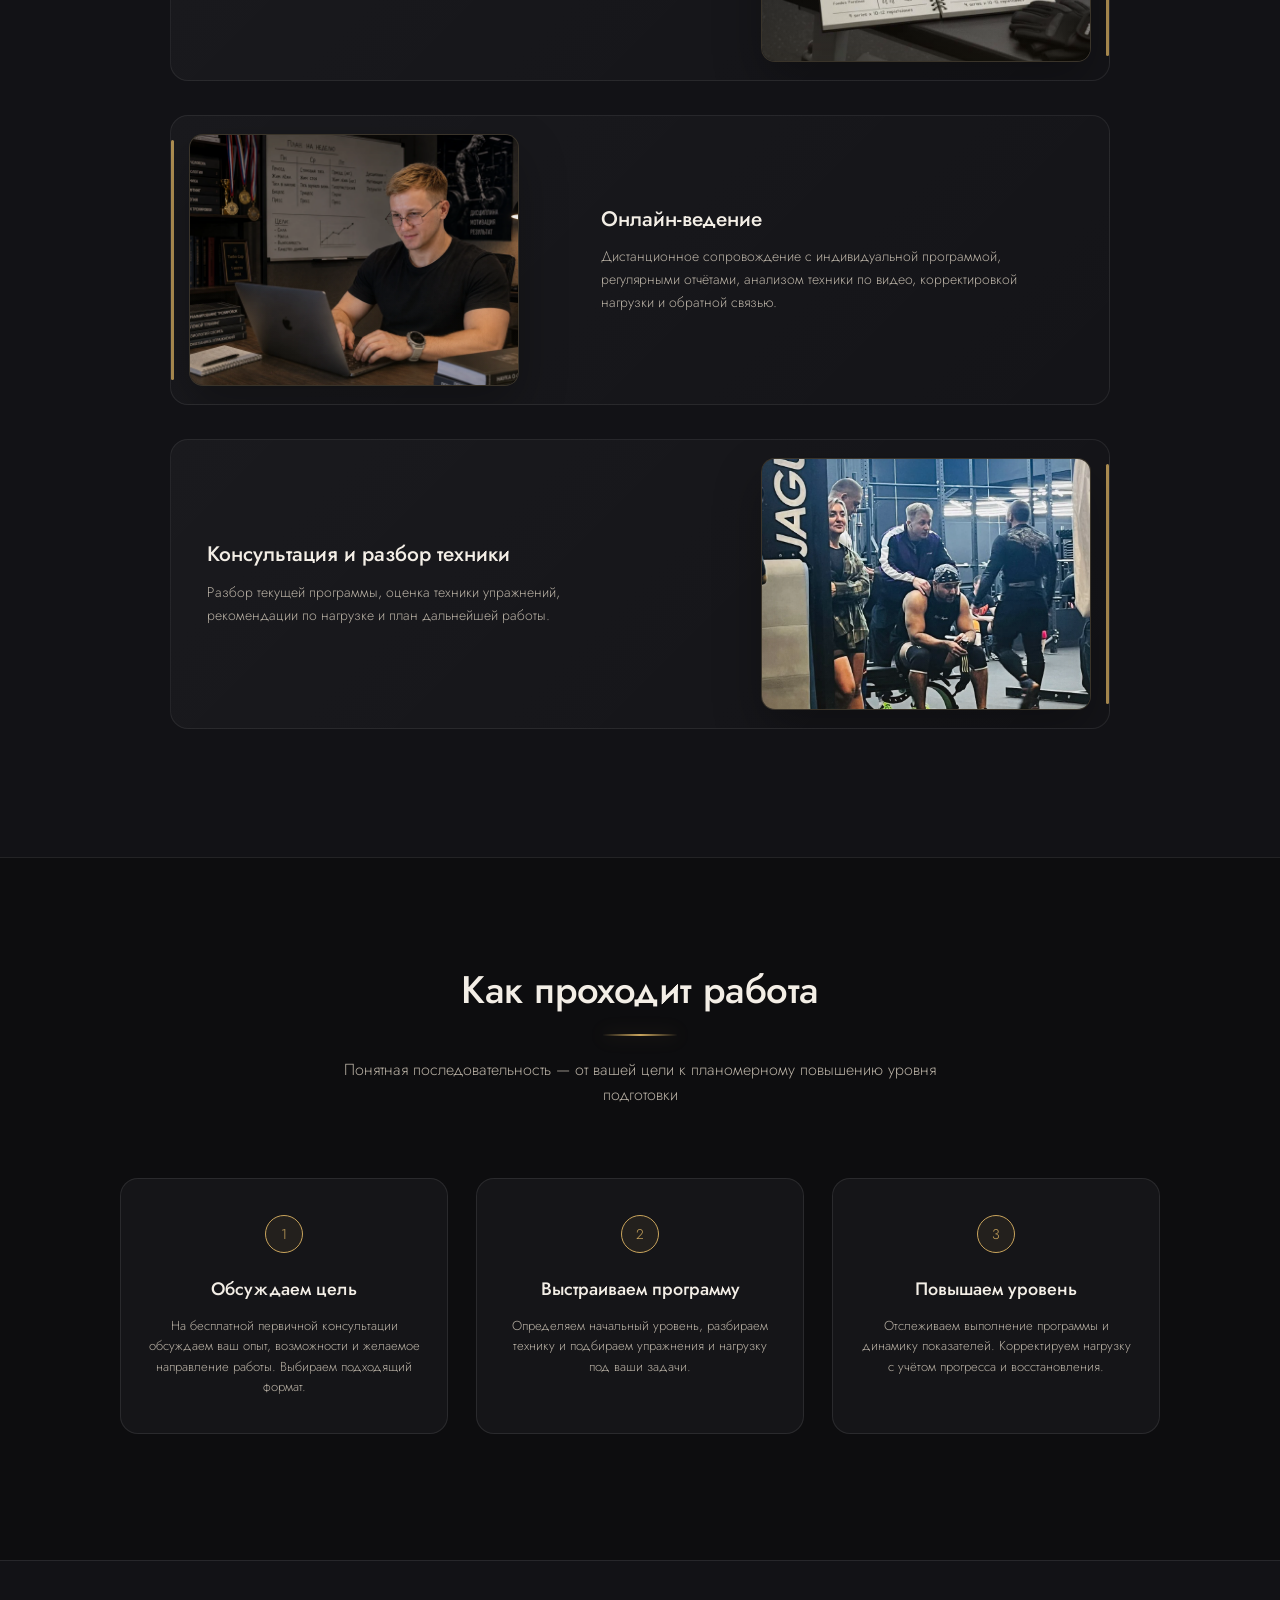
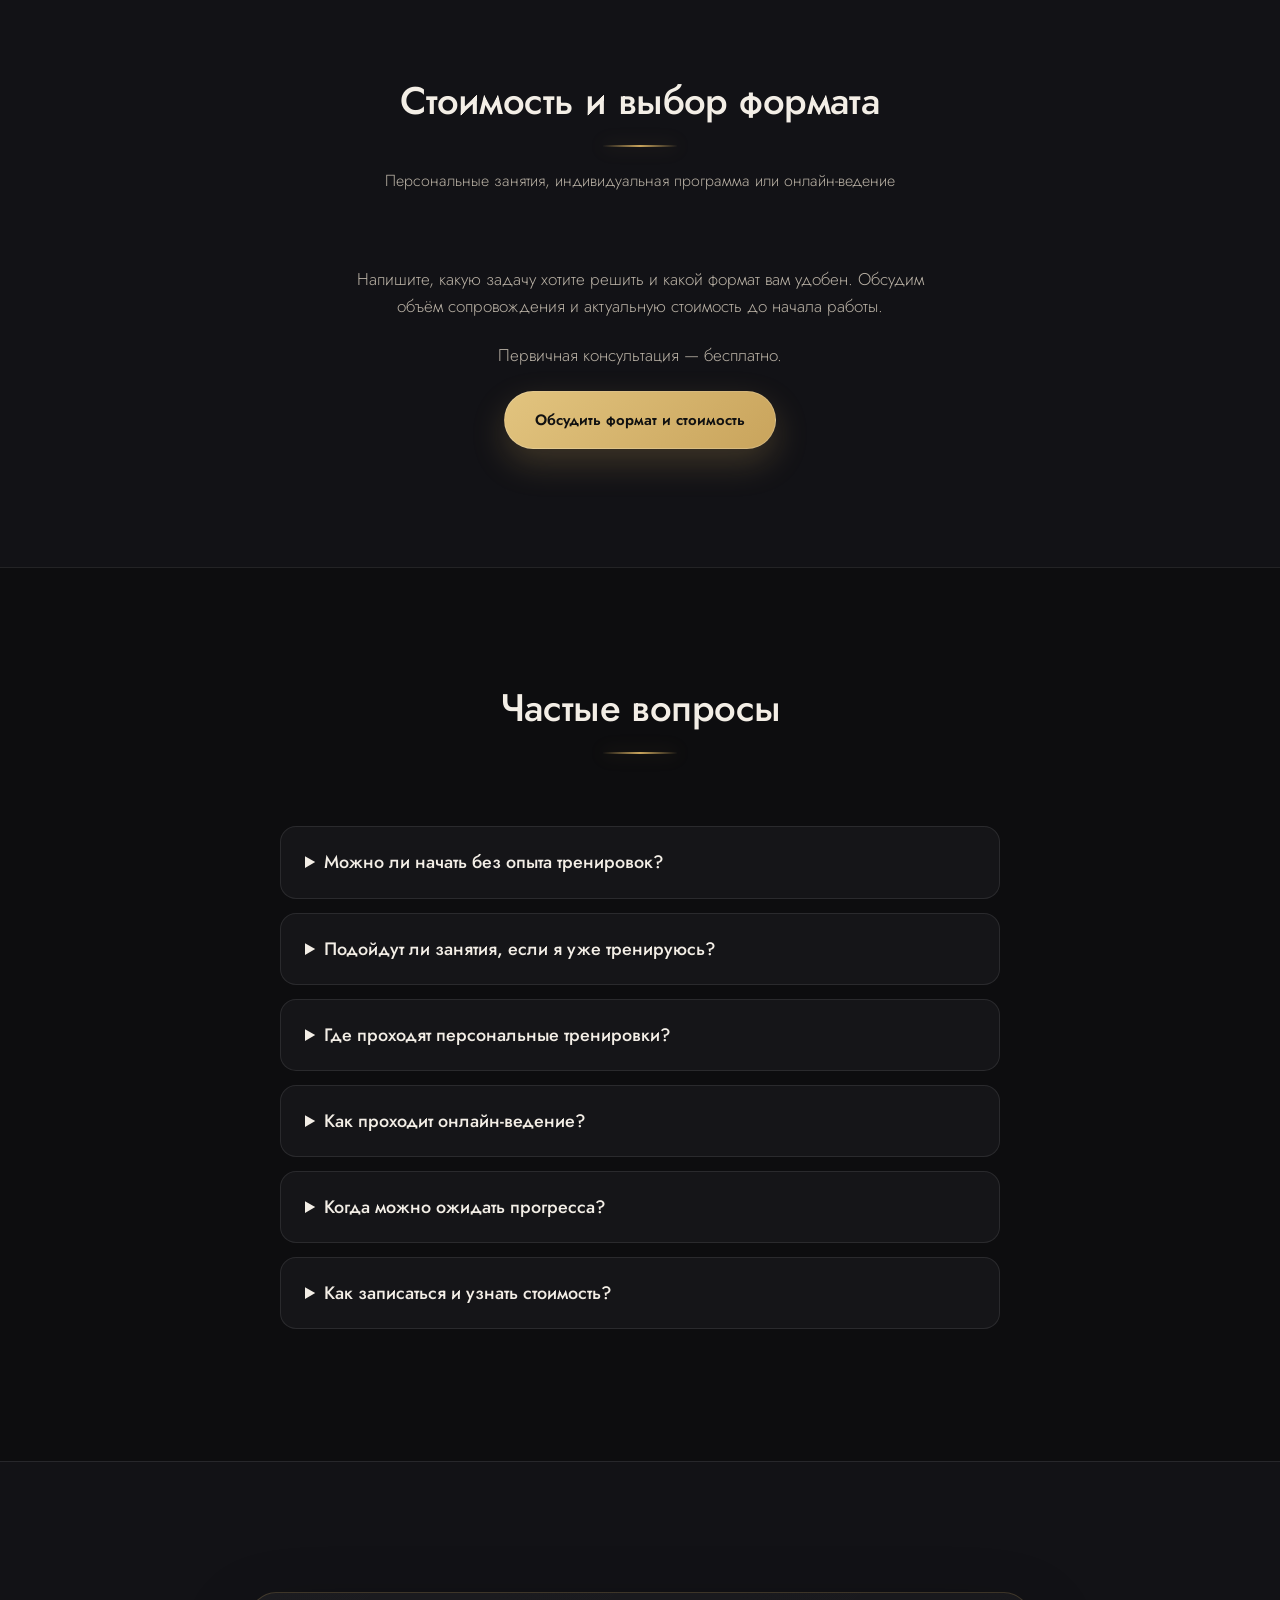
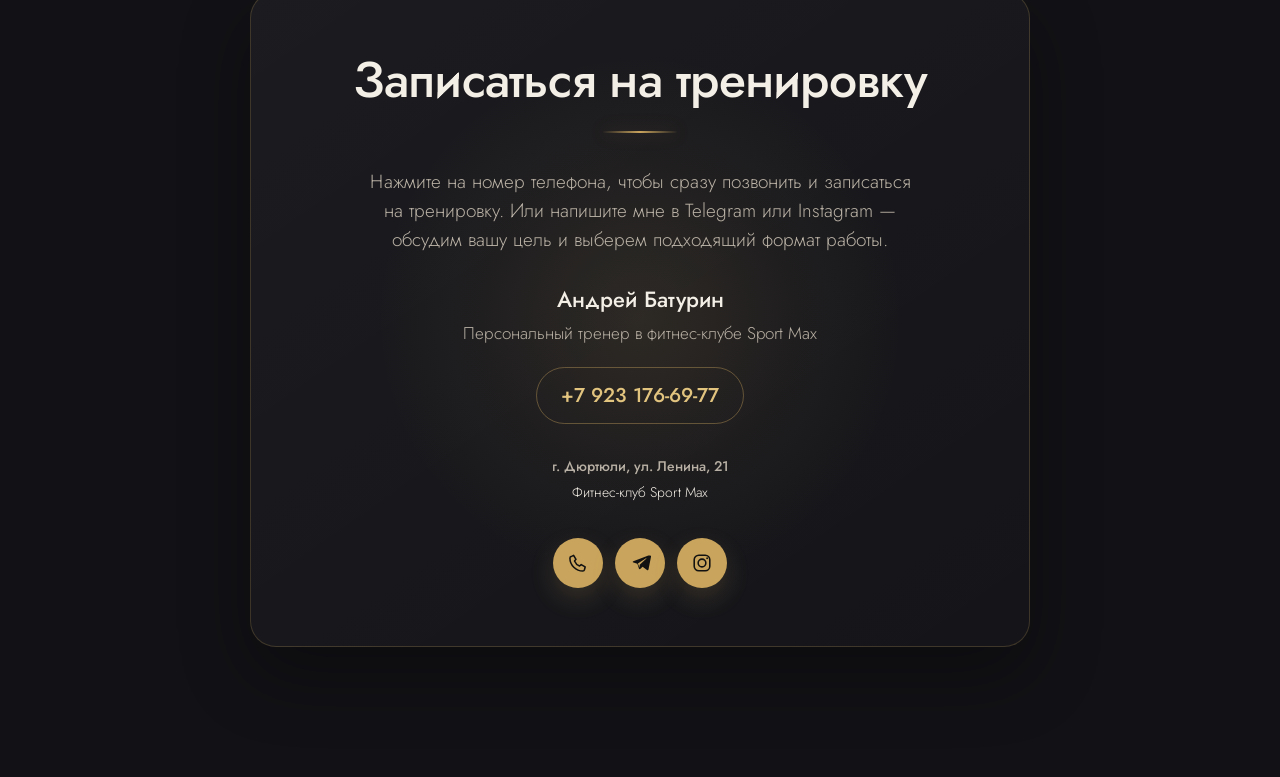
==== commit 3da762a8: "Complete site update: training positioning, client media, process and FAQ" ====
--- a/index.html
+++ b/index.html
@@ -47,7 +47,7 @@
   <link rel="preconnect" href="https://fonts.googleapis.com">
   <link rel="preconnect" href="https://fonts.gstatic.com" crossorigin>
   <link href="https://fonts.googleapis.com/css2?family=Jost:wght@300;400;500;600&display=swap" rel="stylesheet">
-  <link rel="stylesheet" href="styles.css?v=20261107-hero">
+  <link rel="stylesheet" href="styles.css?v=20261107-complete">
 
   <script type="application/ld+json">
   {
@@ -135,9 +135,9 @@
       <div class="hero-overlay"></div>
       <div class="hero-content">
         <p class="hero-kicker">ANDRAGO TURBO · АНДРЕЙ БАТУРИН</p>
-        <h1 id="hero-title"><span>Снижение веса.</span> <span class="hero-goal-accent">Набор мышечной массы.</span></h1>
+        <h1 id="hero-title"><span>Ваша цель —</span> <span class="hero-goal-accent">моя система тренировок.</span></h1>
         <p class="hero-context">Персональный тренер в Дюртюлях · Sport Max</p>
-        <p class="hero-text"><strong>Ваша цель — моя система тренировок.</strong><br>Подбираю нагрузку под ваш уровень, ставлю технику и отслеживаю прогресс. От первых занятий в зале до силовой и соревновательной подготовки.</p>
+        <p class="hero-text">Помогаю повышать уровень физической подготовки: развивать силу, выносливость и уверенность в движении. Подбираю нагрузку под ваши возможности, ставлю технику и корректирую программу по мере прогресса.</p>
         <p class="hero-credentials">Тренер высшей категории <span aria-hidden="true">·</span> Мастер спорта по становой тяге <span aria-hidden="true">·</span> КМС по пауэрлифтингу <span aria-hidden="true">·</span> Участник «Богатырских игр»</p>
         <a class="hero-button" href="#contacts">Начать тренироваться</a>
         <p class="hero-consultation">Не знаете, с чего начать? <a href="https://t.me/Andrago_turbo" target="_blank" rel="noopener noreferrer">Бесплатная первичная консультация</a></p>
@@ -165,6 +165,48 @@
       </div>
     </section>
 
+    <section class="section services" id="services" aria-labelledby="services-title">
+      <div class="wide-container">
+        <header class="section-header services-header">
+          <h2 id="services-title">С чем я помогаю</h2>
+          <p>Индивидуальная работа под вашу цель и уровень подготовки</p>
+        </header>
+
+        <div class="services-grid">
+          <article class="service-item">
+            <svg class="service-icon" viewBox="0 0 64 64" aria-hidden="true"><path d="M37 17c8-7 12-7 15-7-2 7-7 11-14 12M33 22c-5-6-12-7-16-3-9 8-3 31 9 34 3 1 5-1 7-1s5 2 8 1c12-4 17-26 8-34-4-4-10-3-16 3zM33 22c0-8 2-12 6-16"/></svg>
+            <h3>1. Снижение веса</h3>
+            <p>Снижать вес и улучшать форму с понятным планом занятий: нагрузка под ваш уровень, регулярные тренировки и контроль динамики.</p>
+          </article>
+          <article class="service-item">
+            <svg class="service-icon" viewBox="0 0 64 64" aria-hidden="true"><path d="M7 27v10M13 22v20M19 26v12M45 26v12M51 22v20M57 27v10M19 32h26"/></svg>
+            <h3>2. Набор мышечной массы</h3>
+            <p>Работать над ростом мышц и силы по индивидуальной программе: техника упражнений, постепенное увеличение нагрузки и отслеживание прогресса.</p>
+          </article>
+          <article class="service-item">
+            <svg class="service-icon" viewBox="0 0 64 64" aria-hidden="true"><path d="M10 52V13M10 52h45M15 42l10-12 10 7 15-20M43 17h7v7"/></svg>
+            <h3>3. Развитие физических качеств</h3>
+            <p>Сила, выносливость, скорость, координация и общая физическая подготовка.</p>
+          </article>
+          <article class="service-item">
+            <svg class="service-icon" viewBox="0 0 64 64" aria-hidden="true"><path d="M23 8h18v8c0 8-4 13-9 13s-9-5-9-13V8zM26 29h12v8H26zM20 37h24v18H20zM23 11H12v5c0 7 4 11 11 11M41 11h11v5c0 7-4 11-11 11M27 48h10"/></svg>
+            <h3>4. Подготовка к соревнованиям</h3>
+            <p>Построение тренировочного цикла и выход на результат к дате старта.</p>
+          </article>
+          <article class="service-item">
+            <svg class="service-icon" viewBox="0 0 64 64" aria-hidden="true"><path d="M24 8a5 5 0 1 0 0 10a5 5 0 1 0 0-10M24 18v17M24 23L13 31M24 23l12 7M24 35l-8 17M24 35l12 17M41 39l5 5 11-14"/></svg>
+            <h3>5. Постановка техники упражнений</h3>
+            <p>Обучение безопасной и эффективной технике базовых и вспомогательных упражнений.</p>
+          </article>
+          <article class="service-item">
+            <svg class="service-icon" viewBox="0 0 64 64" aria-hidden="true"><path d="M21 10h22v8H21zM17 16h30v38H17zM23 27h18M23 35h18M23 43h12"/></svg>
+            <h3>6. Индивидуальные тренировочные программы</h3>
+            <p>Программа под цель, опыт, состояние здоровья и доступное оборудование.</p>
+          </article>
+        </div>
+      </div>
+    </section>
+
     <section class="section achievements" id="achievements" aria-labelledby="achievements-title">
       <div class="narrow-container">
         <header class="section-header">
@@ -207,44 +249,27 @@
     <span class="mid-cta-arrow" aria-hidden="true">↓</span>
   </a>
 </aside>
-    <section class="section services" id="services" aria-labelledby="services-title">
+
+
+
+    <section class="section results" id="results" aria-labelledby="results-title">
       <div class="wide-container">
-        <header class="section-header services-header">
-          <h2 id="services-title">С чем я помогаю</h2>
-          <p>Индивидуальная работа под вашу цель и уровень подготовки</p>
-        </header>
-
-        <div class="services-grid">
-          <article class="service-item">
-            <svg class="service-icon" viewBox="0 0 64 64" aria-hidden="true"><path d="M37 17c8-7 12-7 15-7-2 7-7 11-14 12M33 22c-5-6-12-7-16-3-9 8-3 31 9 34 3 1 5-1 7-1s5 2 8 1c12-4 17-26 8-34-4-4-10-3-16 3zM33 22c0-8 2-12 6-16"/></svg>
-            <h3>1. Снижение веса</h3>
-            <p>Снижать вес и улучшать форму с понятным планом занятий: нагрузка под ваш уровень, регулярные тренировки и контроль динамики.</p>
-          </article>
-          <article class="service-item">
-            <svg class="service-icon" viewBox="0 0 64 64" aria-hidden="true"><path d="M7 27v10M13 22v20M19 26v12M45 26v12M51 22v20M57 27v10M19 32h26"/></svg>
-            <h3>2. Набор мышечной массы</h3>
-            <p>Работать над ростом мышц и силы по индивидуальной программе: техника упражнений, постепенное увеличение нагрузки и отслеживание прогресса.</p>
-          </article>
-          <article class="service-item">
-            <svg class="service-icon" viewBox="0 0 64 64" aria-hidden="true"><path d="M10 52V13M10 52h45M15 42l10-12 10 7 15-20M43 17h7v7"/></svg>
-            <h3>3. Развитие физических качеств</h3>
-            <p>Сила, выносливость, скорость, координация и общая физическая подготовка.</p>
-          </article>
-          <article class="service-item">
-            <svg class="service-icon" viewBox="0 0 64 64" aria-hidden="true"><path d="M23 8h18v8c0 8-4 13-9 13s-9-5-9-13V8zM26 29h12v8H26zM20 37h24v18H20zM23 11H12v5c0 7 4 11 11 11M41 11h11v5c0 7-4 11-11 11M27 48h10"/></svg>
-            <h3>4. Подготовка к соревнованиям</h3>
-            <p>Построение тренировочного цикла и выход на результат к дате старта.</p>
-          </article>
-          <article class="service-item">
-            <svg class="service-icon" viewBox="0 0 64 64" aria-hidden="true"><path d="M24 8a5 5 0 1 0 0 10a5 5 0 1 0 0-10M24 18v17M24 23L13 31M24 23l12 7M24 35l-8 17M24 35l12 17M41 39l5 5 11-14"/></svg>
-            <h3>5. Постановка техники упражнений</h3>
-            <p>Обучение безопасной и эффективной технике базовых и вспомогательных упражнений.</p>
-          </article>
-          <article class="service-item">
-            <svg class="service-icon" viewBox="0 0 64 64" aria-hidden="true"><path d="M21 10h22v8H21zM17 16h30v38H17zM23 27h18M23 35h18M23 43h12"/></svg>
-            <h3>6. Индивидуальные тренировочные программы</h3>
-            <p>Программа под цель, опыт, состояние здоровья и доступное оборудование.</p>
-          </article>
+        <header class="section-header"><h2 id="results-title">Тренировки и результаты воспитанников</h2><p>Работа в зале, спортивная подготовка и участие в соревнованиях</p></header>
+        <div class="results-grid">
+          <figure><img src="media/clients.webp" alt="Клиентки в тренажёрном зале Sport Max" width="800" height="1066" loading="lazy"><figcaption>Работа над физической формой</figcaption></figure>
+          <figure><img src="media/athlete.webp" alt="Андрей Батурин с воспитанником, медалью и кубком" width="800" height="1066" loading="lazy"><figcaption>Спортивная подготовка</figcaption></figure>
+          <figure><img src="media/awards.webp" alt="Андрей Батурин с участницами награждения в Sport Max" width="800" height="1066" loading="lazy"><figcaption>Участие в соревнованиях</figcaption></figure>
+          <figure class="results-team"><img src="media/team.webp" alt="Команда с грамотами и медалями после соревнований" width="1200" height="1140" loading="lazy"><figcaption>Команда и совместные достижения</figcaption></figure>
+        </div>
+      </div>
+    </section>
+
+    <section class="section client-videos" id="reviews" aria-labelledby="reviews-title">
+      <div class="wide-container">
+        <header class="section-header"><h2 id="reviews-title">Отзывы и тренировки клиентов</h2><p>Личный опыт и фрагменты занятий — включите видео, чтобы посмотреть</p></header>
+        <div class="video-grid">
+          <figure><video controls playsinline preload="none" poster="media/video-2.jpg" aria-label="Видео тренировки с текстовым отзывом клиентки"><source src="media/review.mp4" type="video/mp4">Ваш браузер не поддерживает видео. <a href="media/review.mp4">Открыть ролик</a></video><figcaption>Отзыв клиентки о тренировках и контроле техники</figcaption></figure>
+          <figure><video controls playsinline preload="none" poster="media/video-1.jpg" aria-label="Фрагмент силовой тренировки"><source src="media/strength.mp4" type="video/mp4">Ваш браузер не поддерживает видео. <a href="media/strength.mp4">Открыть ролик</a></video><figcaption>Силовая работа в зале</figcaption></figure>
         </div>
       </div>
     </section>
@@ -277,6 +302,37 @@
       </div>
     </section>
 
+
+
+    <section class="section steps" id="process" aria-labelledby="process-title">
+      <div class="wide-container">
+        <header class="section-header steps-header"><h2 id="process-title">Как проходит работа</h2><p>Понятная последовательность — от вашей цели к планомерному повышению уровня подготовки</p></header>
+        <ol class="steps-grid">
+          <li><span aria-hidden="true">1</span><h3>Обсуждаем цель</h3><p>На бесплатной первичной консультации обсуждаем ваш опыт, возможности и желаемое направление работы. Выбираем подходящий формат.</p></li>
+          <li><span aria-hidden="true">2</span><h3>Выстраиваем программу</h3><p>Определяем начальный уровень, разбираем технику и подбираем упражнения и нагрузку под ваши задачи.</p></li>
+          <li><span aria-hidden="true">3</span><h3>Повышаем уровень</h3><p>Отслеживаем выполнение программы и динамику показателей. Корректируем нагрузку с учётом прогресса и восстановления.</p></li>
+        </ol>
+      </div>
+    </section>
+
+    <section class="section pricing" id="pricing" aria-labelledby="pricing-title">
+      <div class="narrow-container">
+        <header class="section-header"><h2 id="pricing-title">Стоимость и выбор формата</h2><p>Персональные занятия, индивидуальная программа или онлайн-ведение</p></header>
+        <div class="pricing-copy"><p>Напишите, какую задачу хотите решить и какой формат вам удобен. Обсудим объём сопровождения и актуальную стоимость до начала работы.</p><p>Первичная консультация — бесплатно.</p><a class="mid-cta-button" href="https://t.me/Andrago_turbo" target="_blank" rel="noopener noreferrer">Обсудить формат и стоимость</a></div>
+      </div>
+    </section>
+
+    <section class="section faq" id="faq" aria-labelledby="faq-title">
+      <div class="narrow-container">
+        <header class="section-header"><h2 id="faq-title">Частые вопросы</h2></header>
+        <details><summary>Можно ли начать без опыта тренировок?</summary><p>Да. Программу и нагрузку подбираю под начальный уровень. Начинаем с освоения техники и постепенно усложняем работу.</p></details>
+        <details><summary>Подойдут ли занятия, если я уже тренируюсь?</summary><p>Да. Разберём текущую программу, технику и показатели, определим задачи и выстроим дальнейшую работу для повышения уровня подготовки.</p></details>
+        <details><summary>Где проходят персональные тренировки?</summary><p>В фитнес-клубе Sport Max: г. Дюртюли, ул. Ленина, 21. Для дистанционной работы доступны индивидуальная программа и онлайн-ведение.</p></details>
+        <details><summary>Как проходит онлайн-ведение?</summary><p>Вы работаете по индивидуальной программе, присылаете отчёты и видео упражнений. Я анализирую технику, даю обратную связь и корректирую нагрузку.</p></details>
+        <details><summary>Когда можно ожидать прогресса?</summary><p>Темп индивидуален и зависит от начального уровня, регулярности занятий и восстановления. Оцениваем динамику показателей и по ней корректируем программу.</p></details>
+        <details><summary>Как записаться и узнать стоимость?</summary><p>Напишите в Telegram или позвоните по номеру в разделе контактов. Обсудим цель, формат и актуальную стоимость. Первичная консультация бесплатная.</p></details>
+      </div>
+    </section>
 
     <section class="section contacts" id="contacts" aria-labelledby="contacts-title">
       <div class="contacts-inner">
--- a/styles.css
+++ b/styles.css
@@ -1124,3 +1124,29 @@
     margin-top:16px;
   }
 }
+
+/* Complete page update: results, videos, process, pricing and FAQ. */
+.results,.pricing{background:#121216}
+.results-grid{display:grid;grid-template-columns:repeat(3,minmax(0,1fr));gap:24px}
+.results-grid figure,.video-grid figure{min-width:0;margin:0;border:1px solid var(--line);border-radius:18px;overflow:hidden;background:var(--surface)}
+.results-grid img{width:100%;height:auto;aspect-ratio:3/4;object-fit:cover}
+.results-grid figcaption,.video-grid figcaption{padding:18px 20px;color:var(--muted);font-size:15px;line-height:1.5}
+.results-grid .results-team{grid-column:1/-1}
+.results-team img{aspect-ratio:auto;max-height:760px;object-fit:contain;background:#0d0d0f}
+.video-grid{display:grid;grid-template-columns:repeat(2,minmax(0,1fr));gap:28px;max-width:760px;margin:auto}
+.video-grid video{display:block;width:100%;aspect-ratio:512/910;object-fit:contain;background:#080808}
+.pricing-copy{text-align:center;color:var(--muted);font-size:17px;line-height:1.6}
+.pricing-copy p{margin:0 auto 22px;max-width:600px}
+.faq details{padding:22px 24px;border:1px solid var(--line);border-radius:16px;background:var(--surface);margin-bottom:14px}
+.faq summary{cursor:pointer;font-size:18px;font-weight:500;color:var(--text)}
+.faq details[open] summary{color:var(--gold-light)}
+.faq details p{margin:16px 0 0;color:var(--muted);line-height:1.65}
+@media(max-width:680px){
+  .results-grid{grid-template-columns:1fr;gap:20px}
+  .results-grid img{aspect-ratio:auto}
+  .video-grid{grid-template-columns:1fr;max-width:360px;gap:24px}
+  .faq details{padding:20px 18px}
+  .faq summary{font-size:17px}
+  .pricing-copy{font-size:16px}
+  .pricing-copy .mid-cta-button{height:auto;min-height:58px;padding:14px 20px}
+}
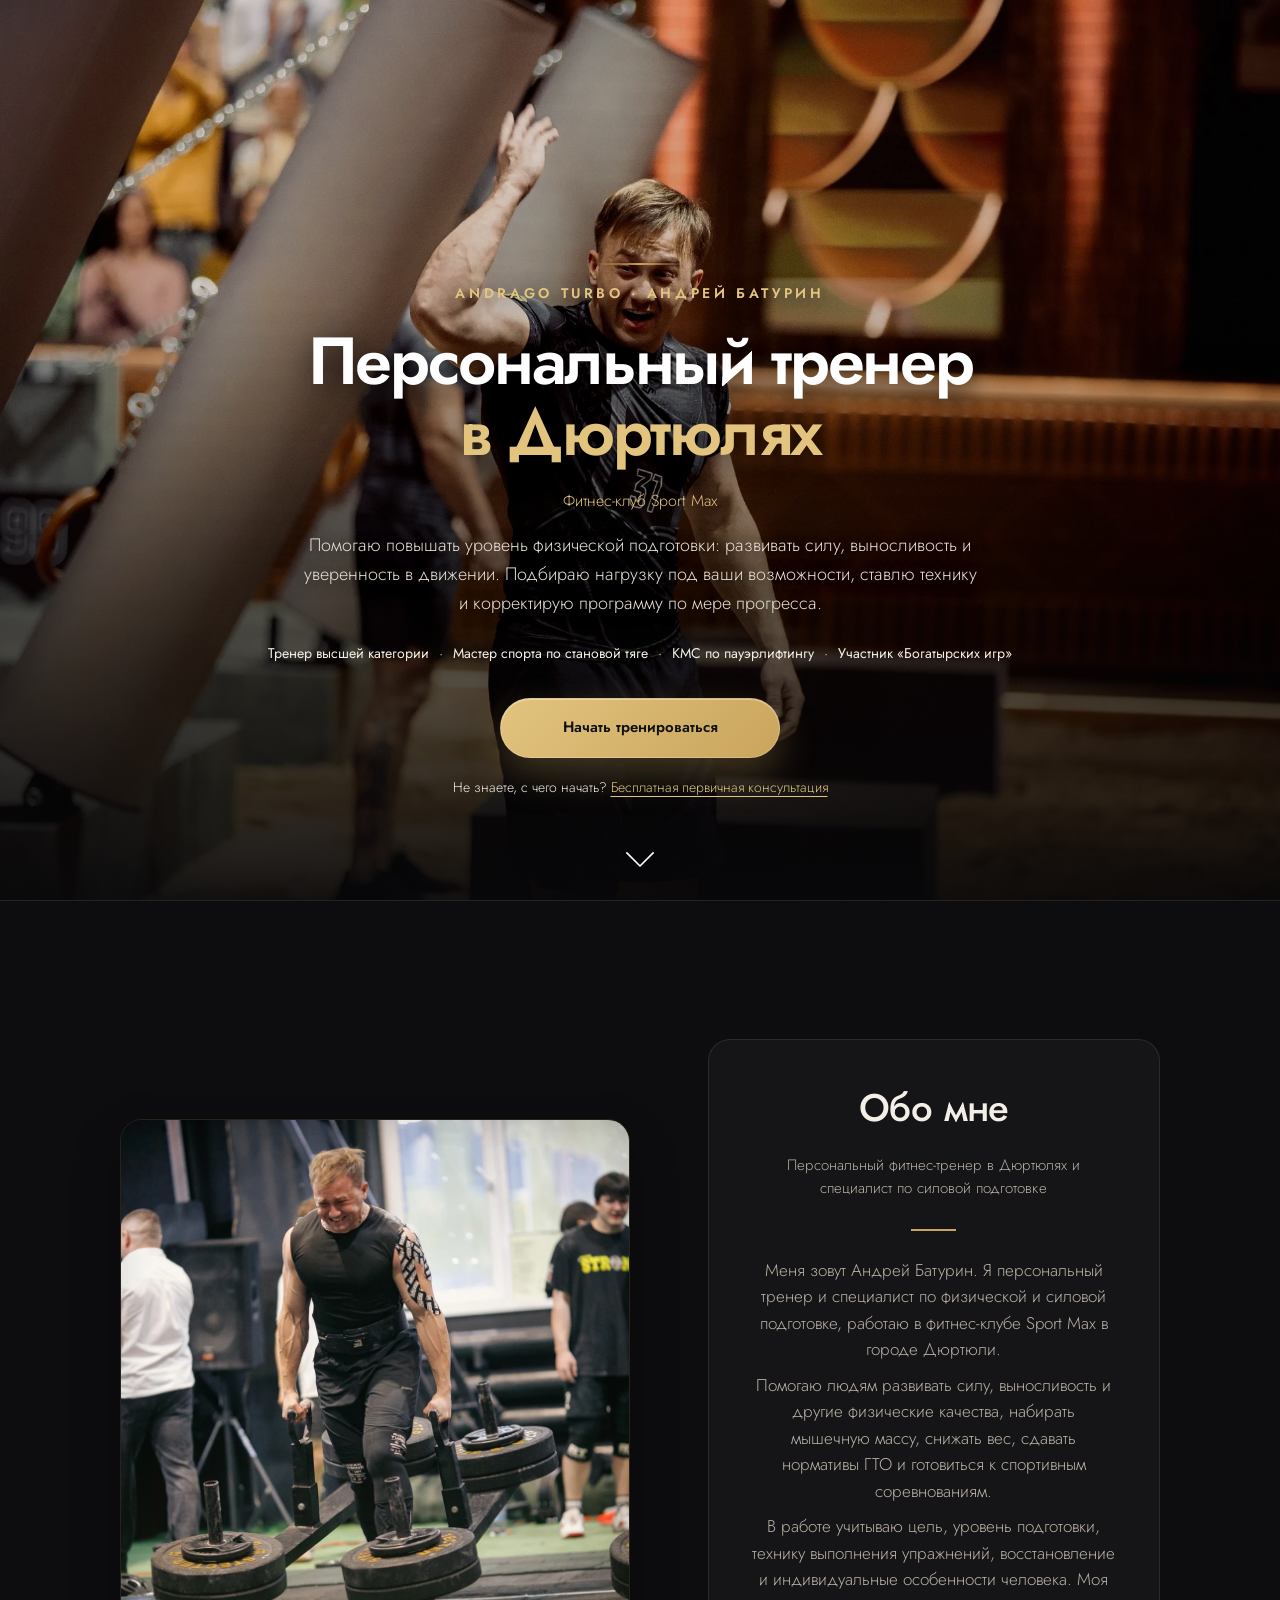
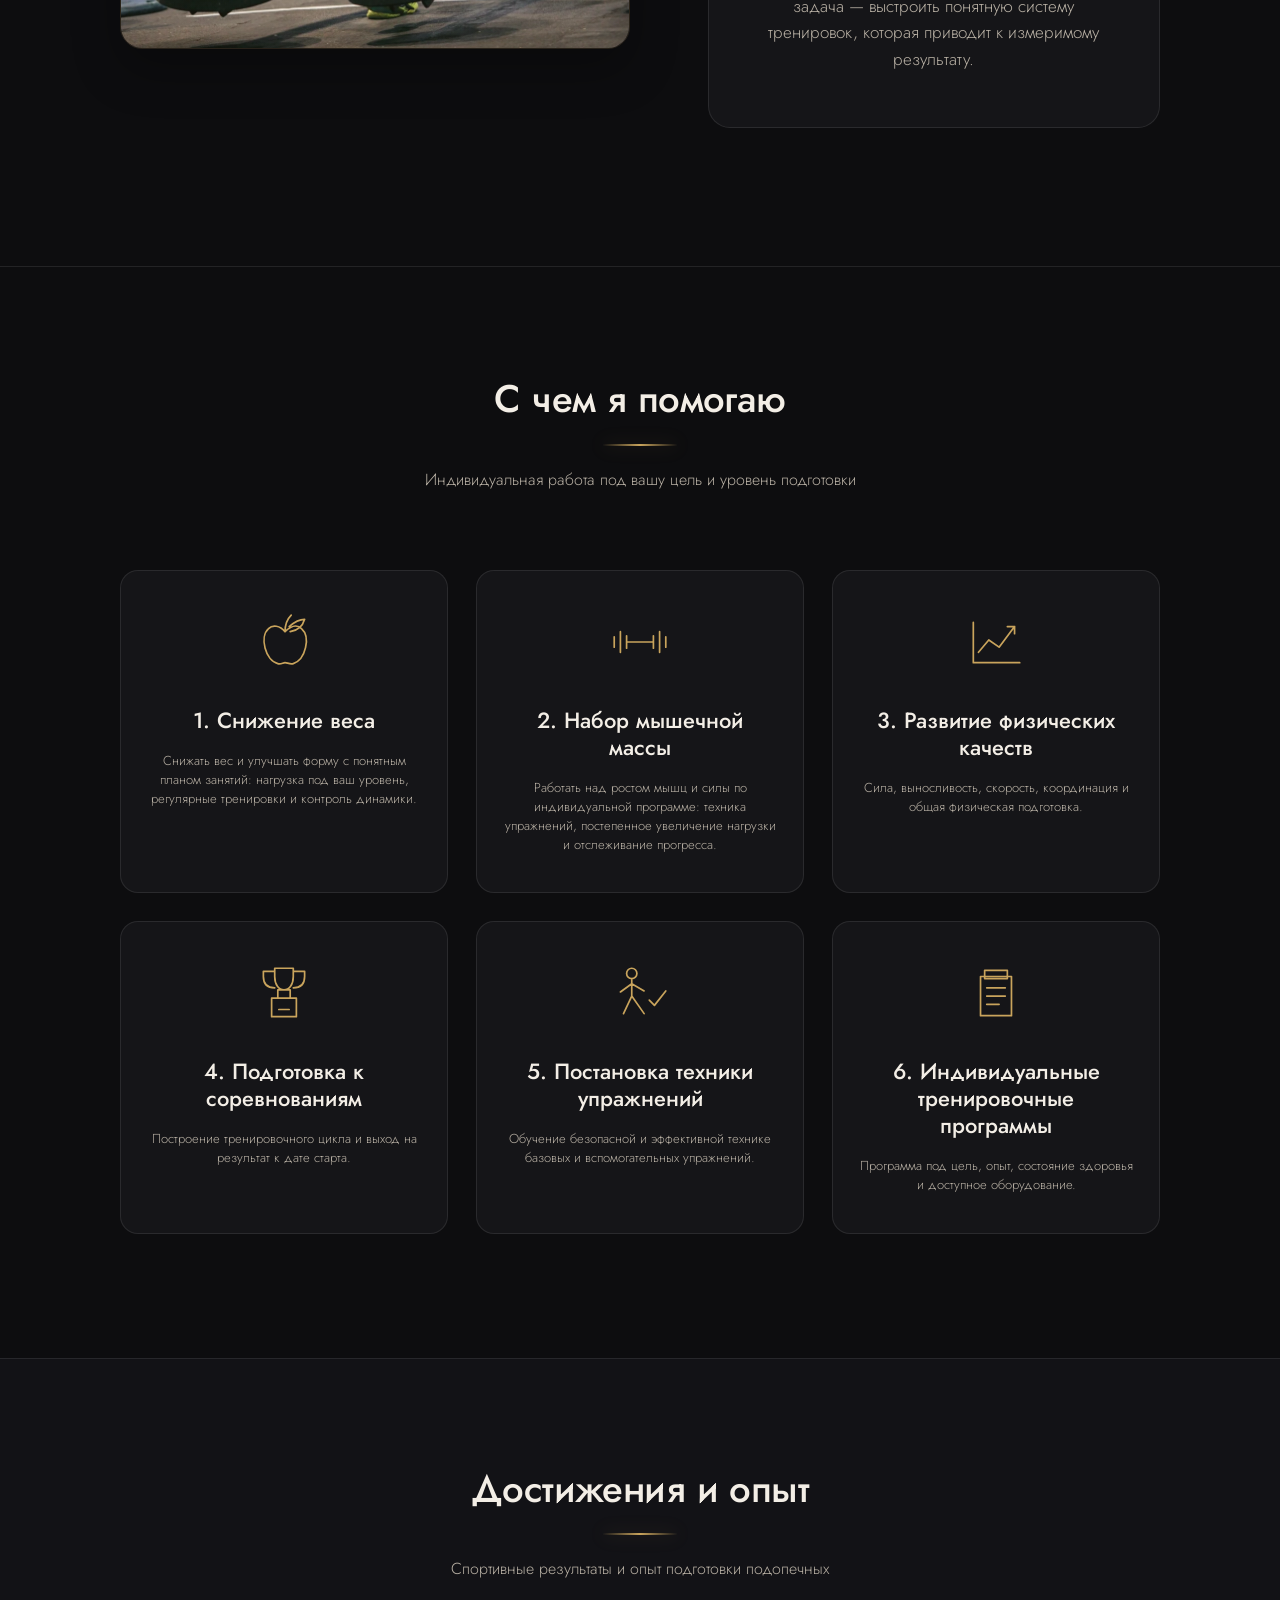
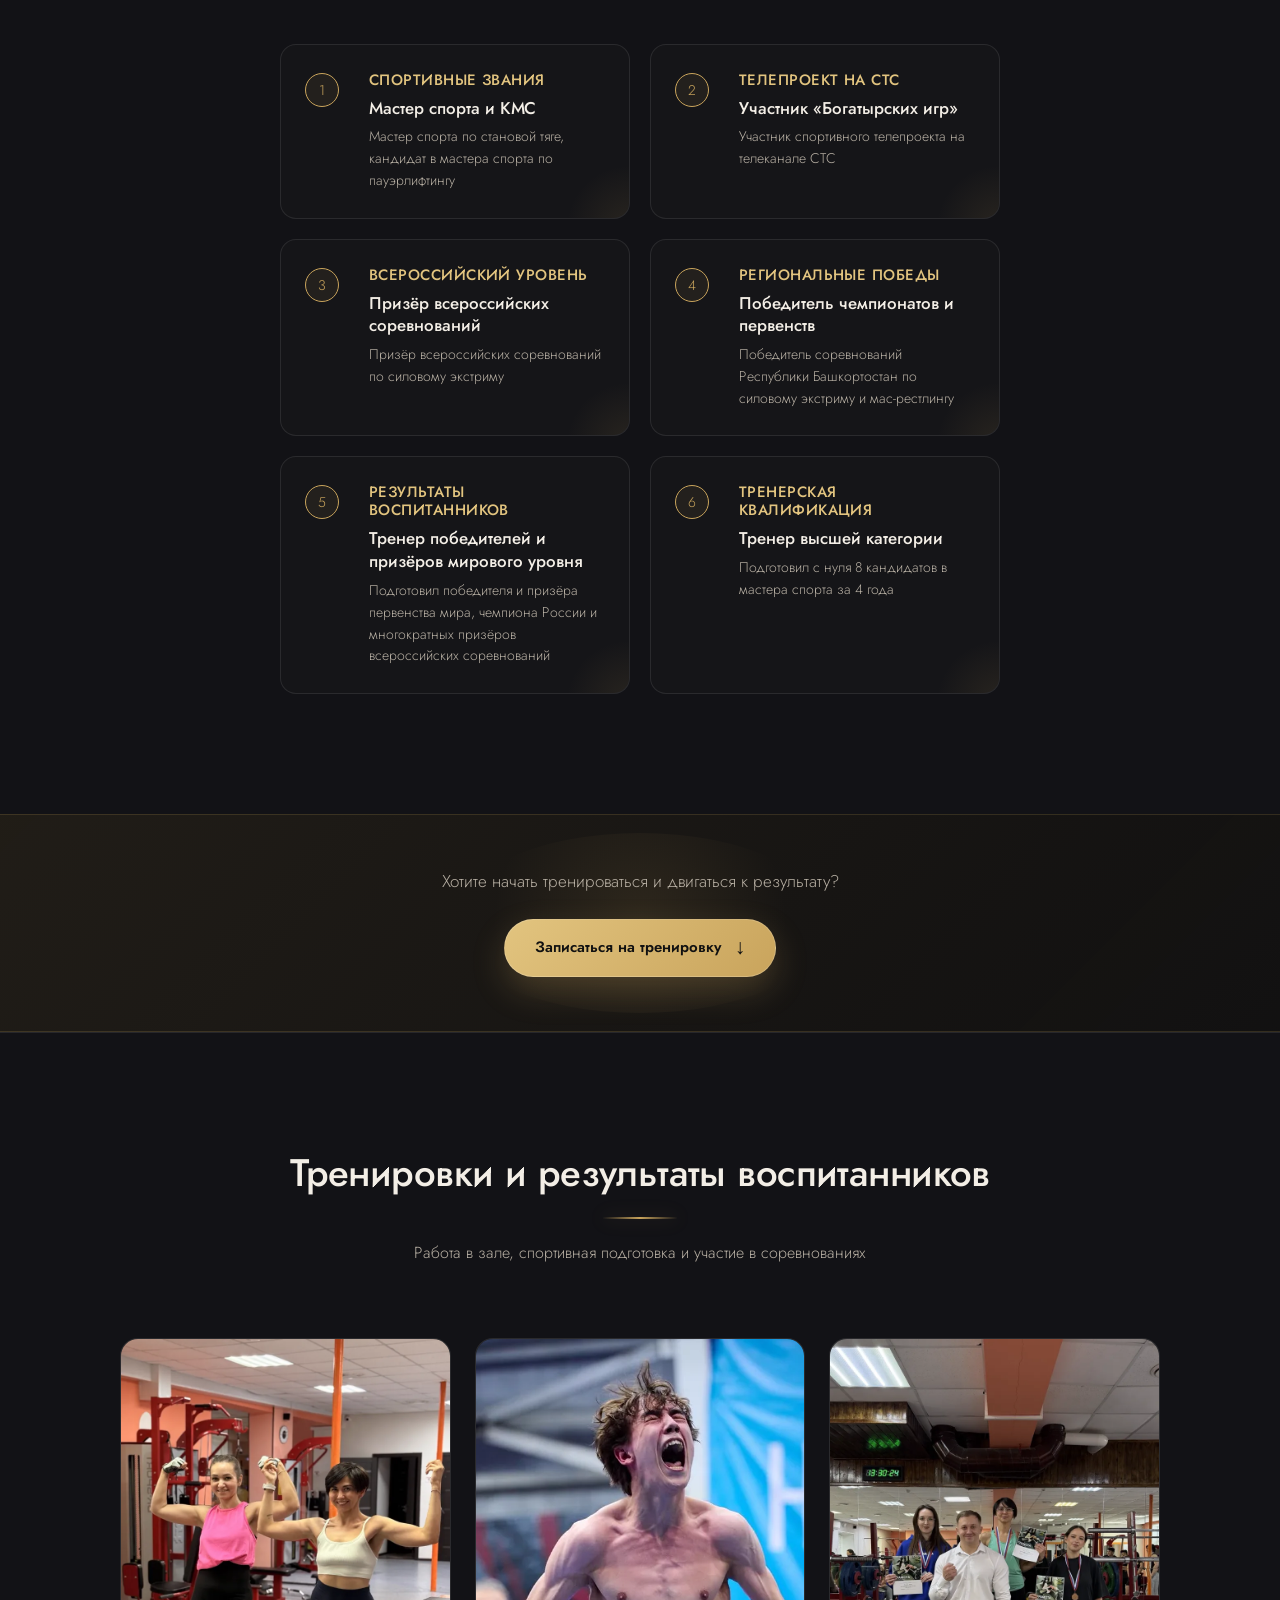
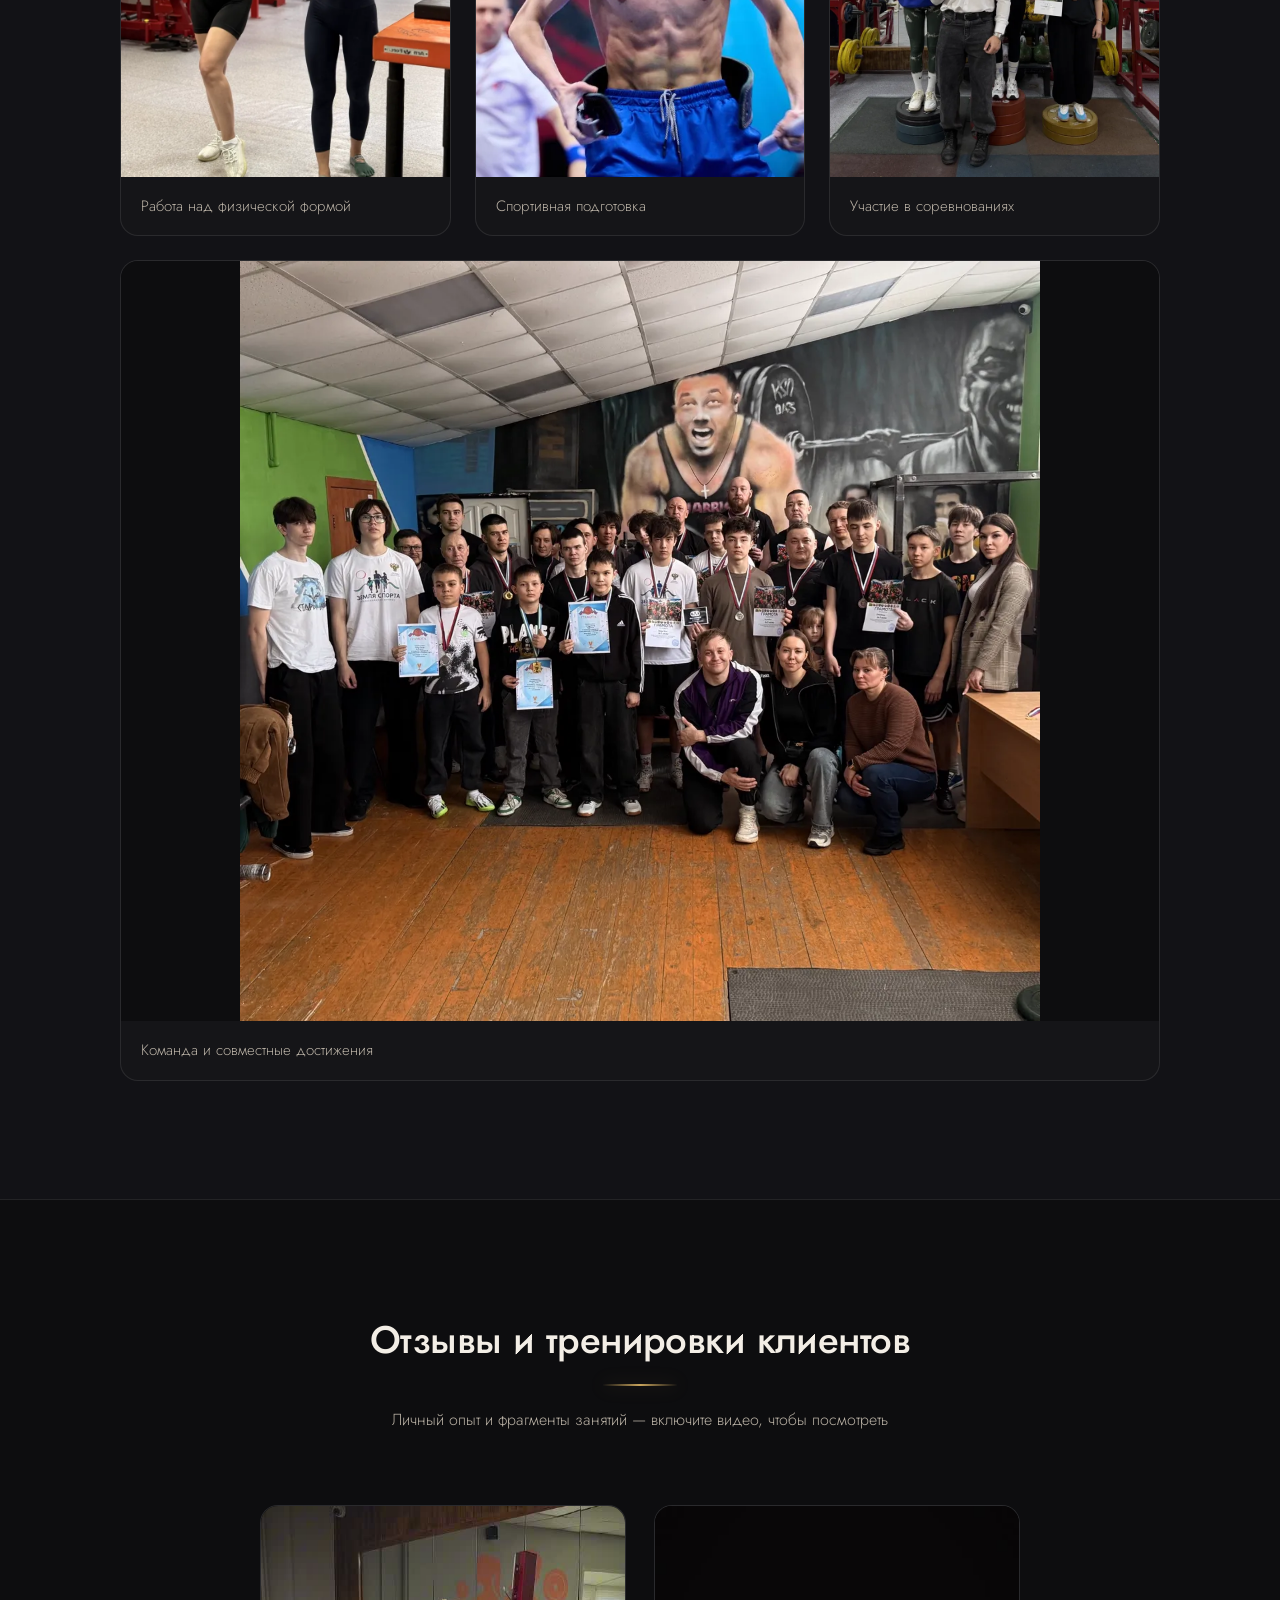
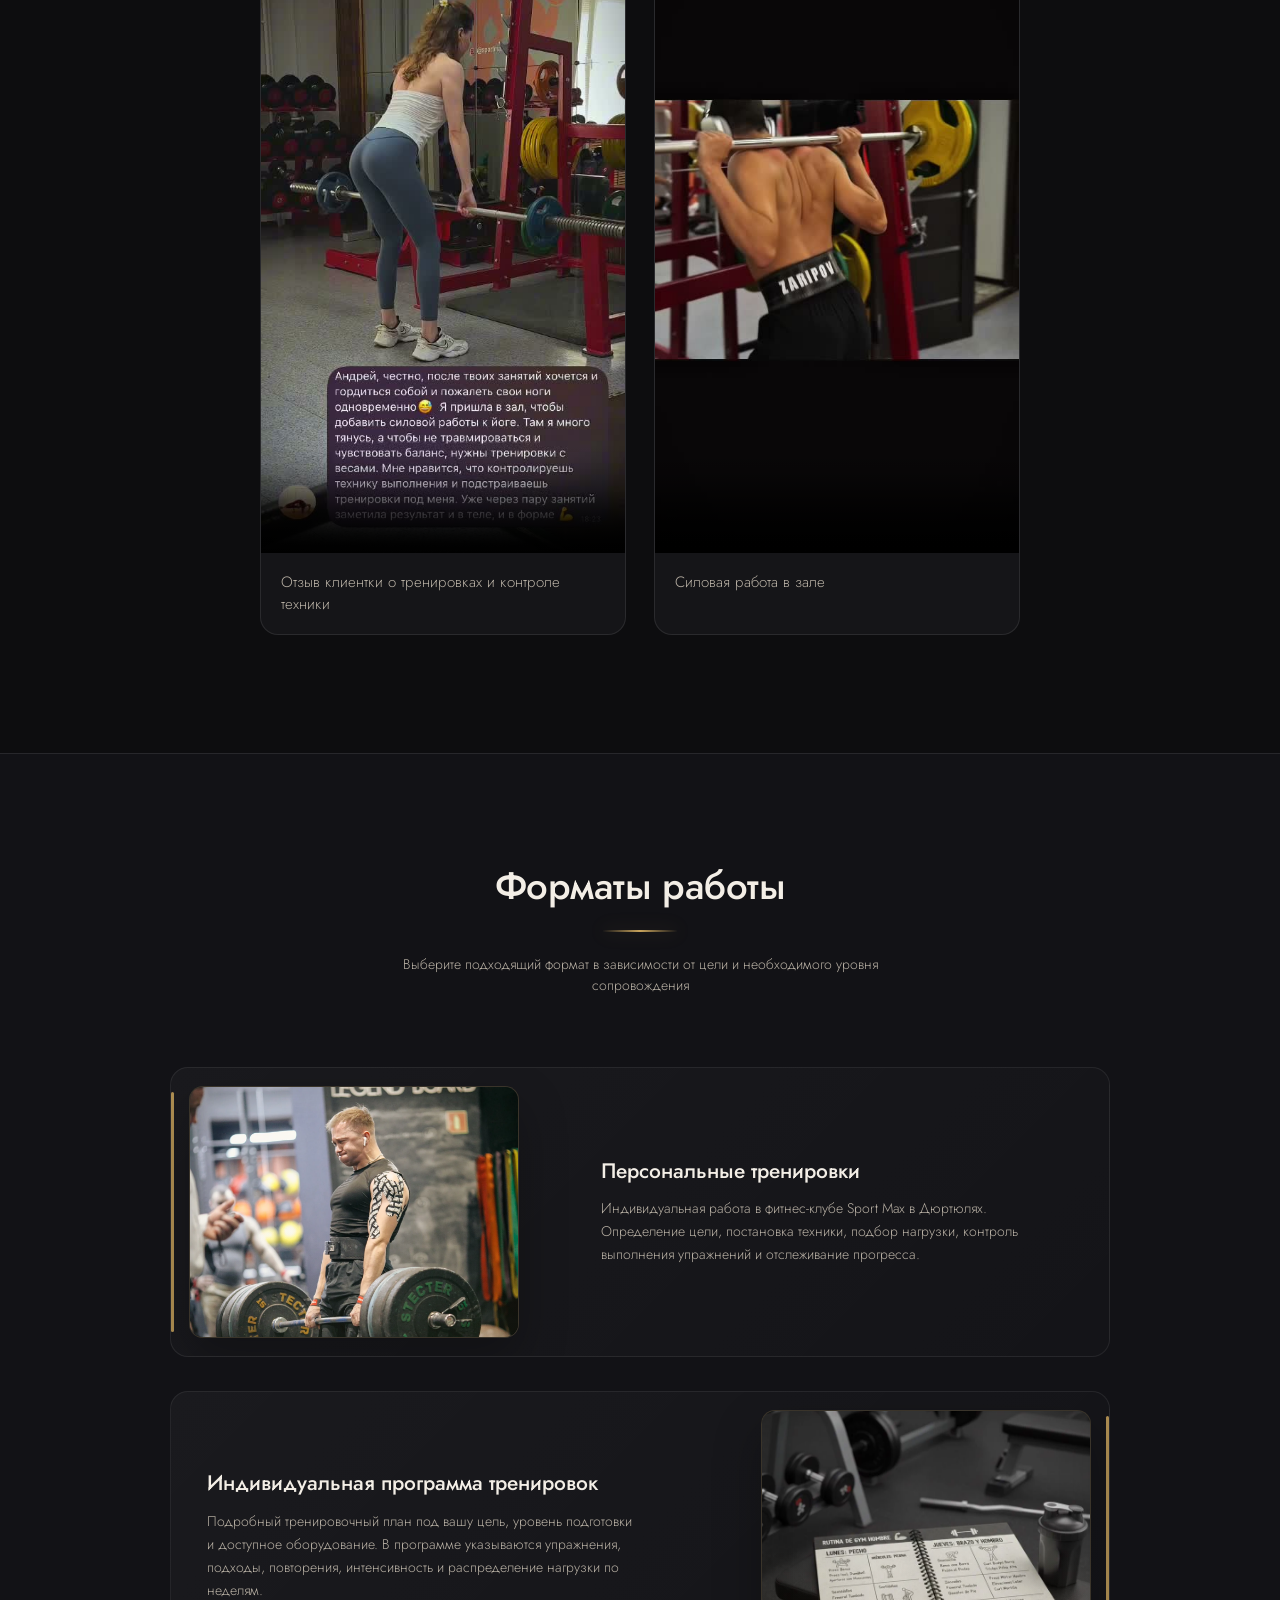
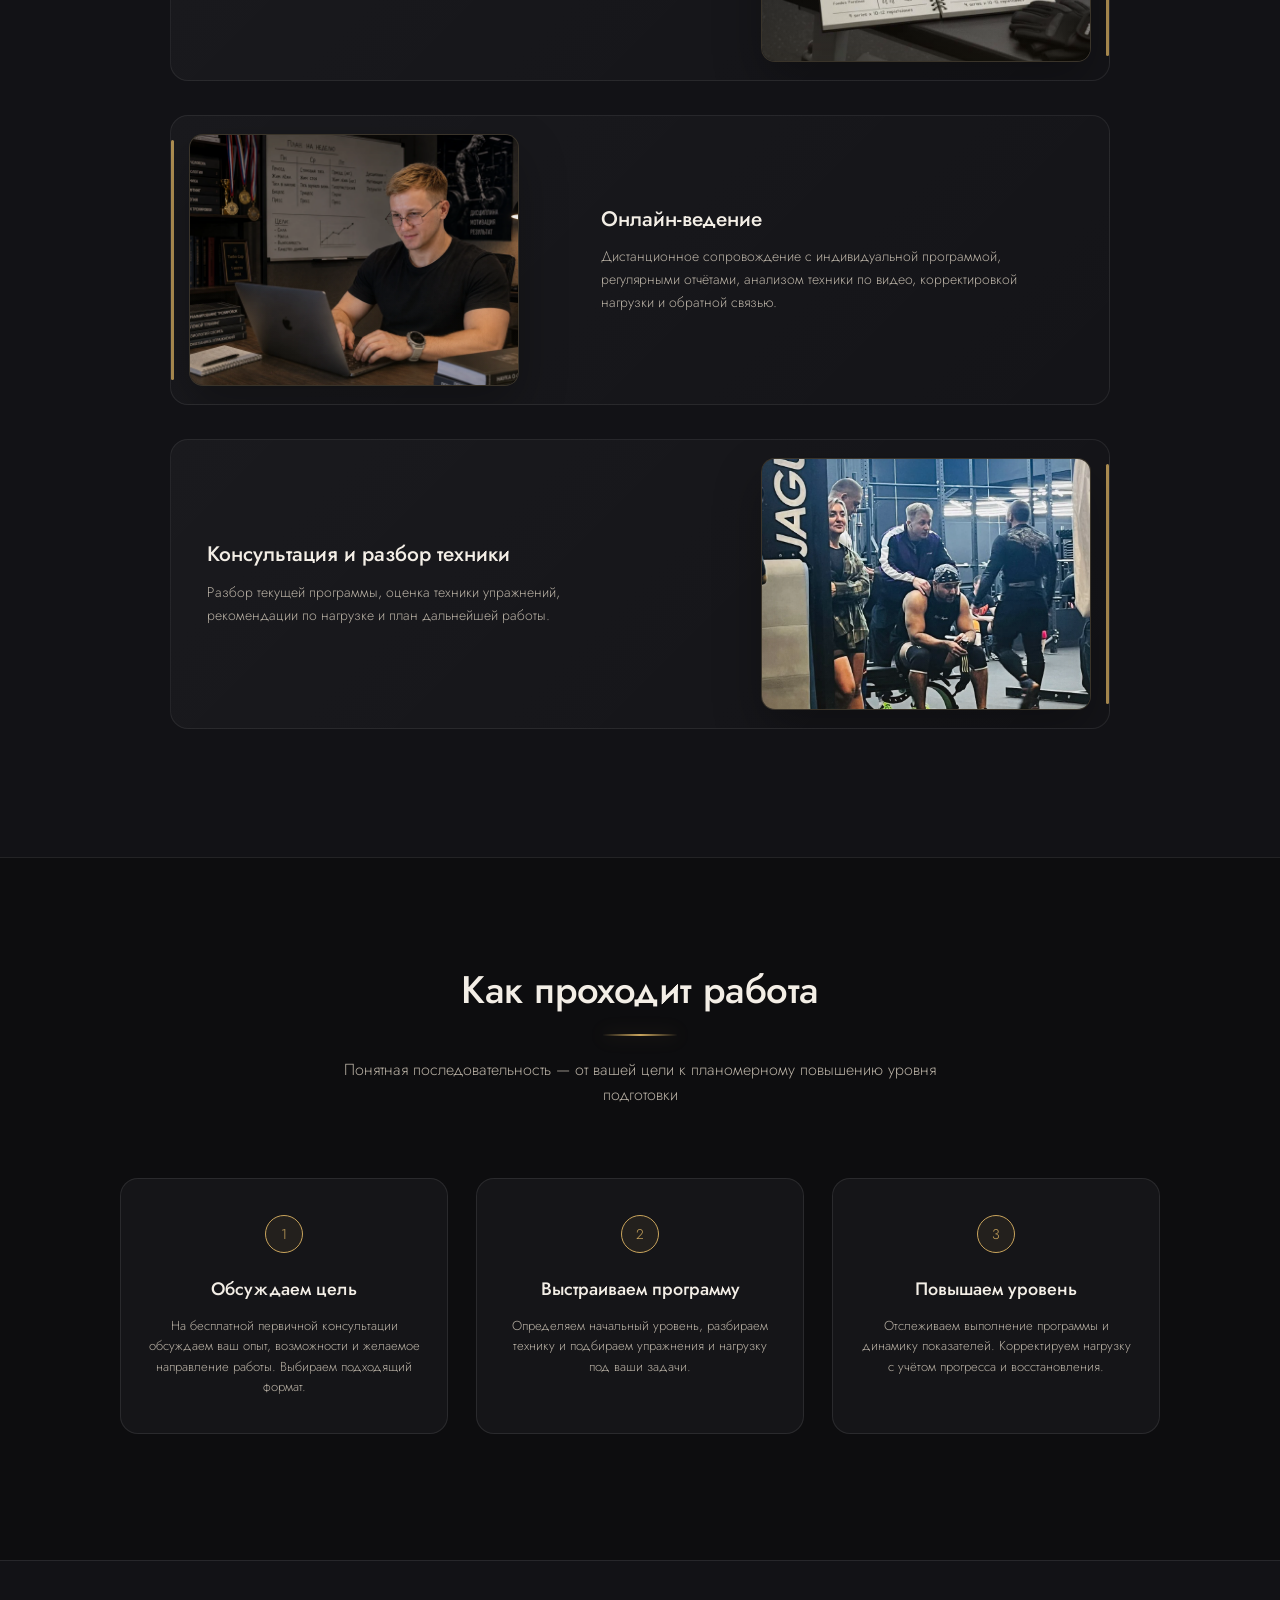
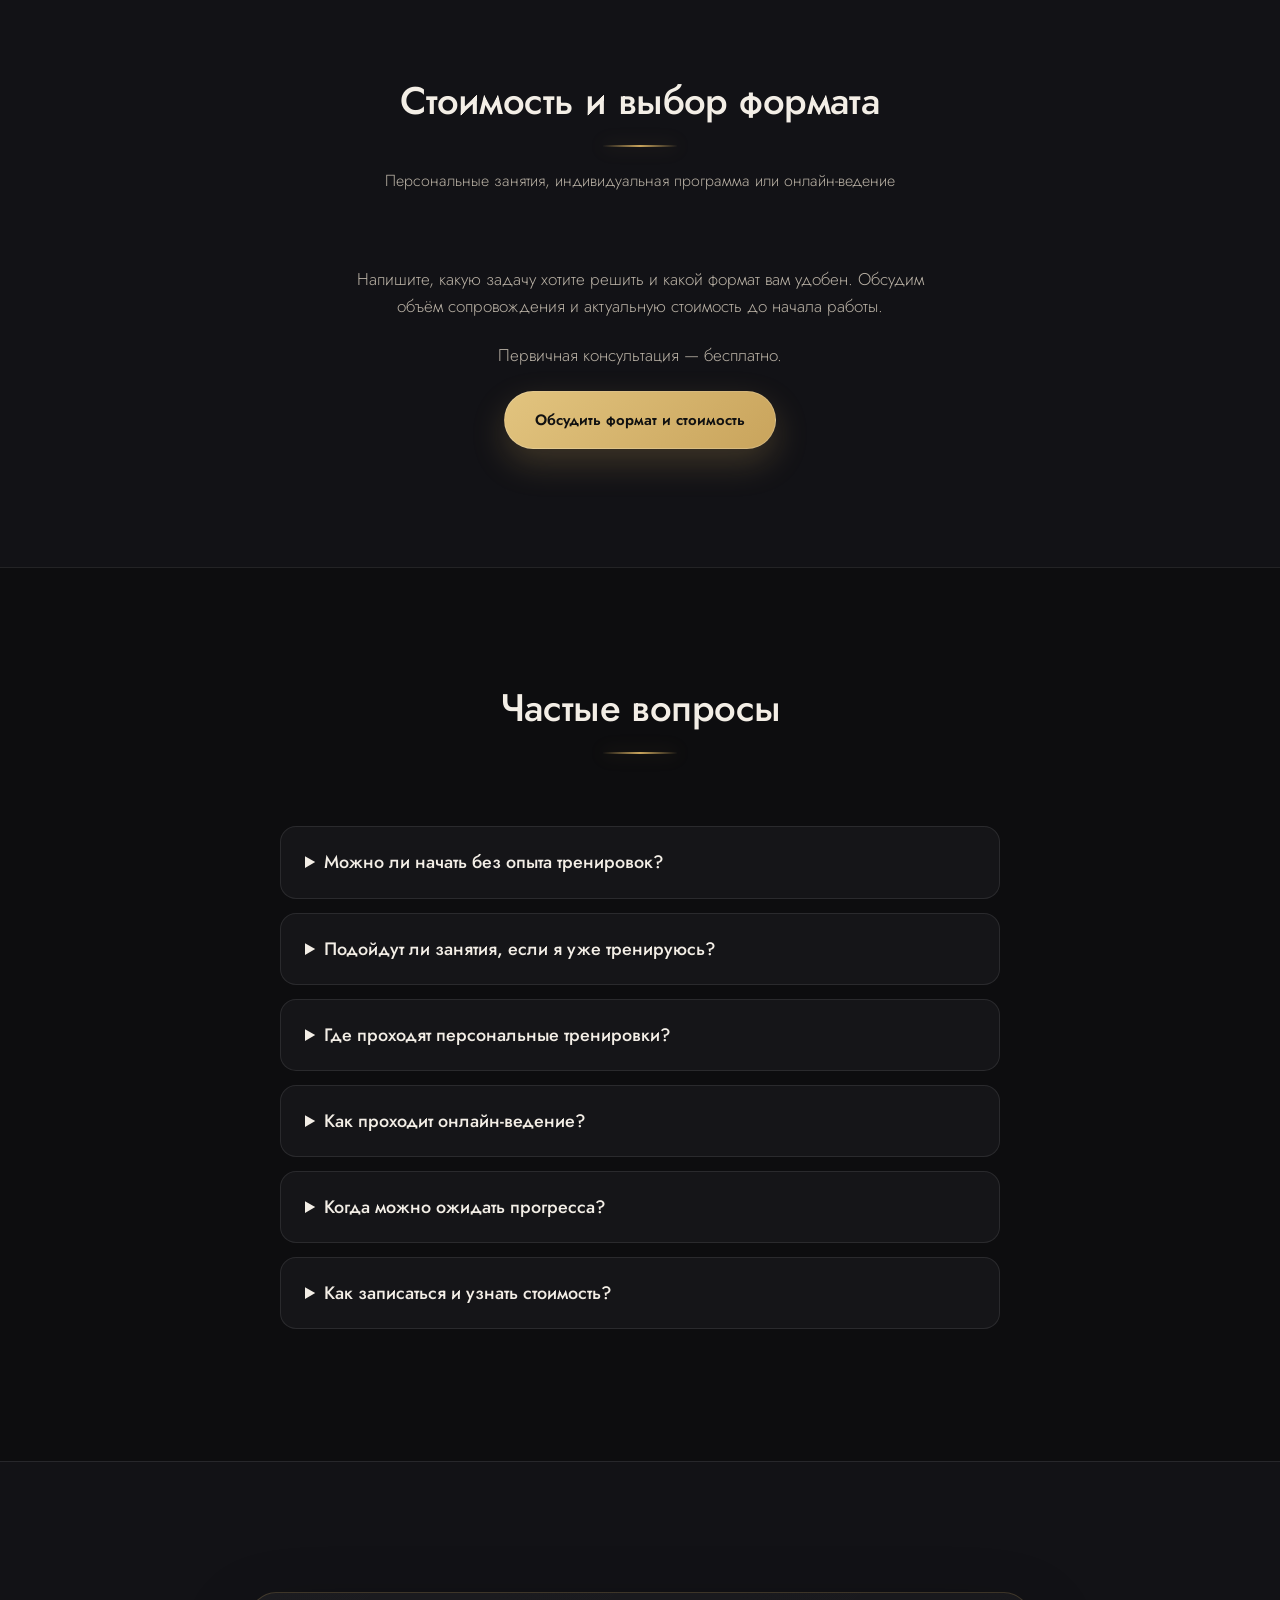
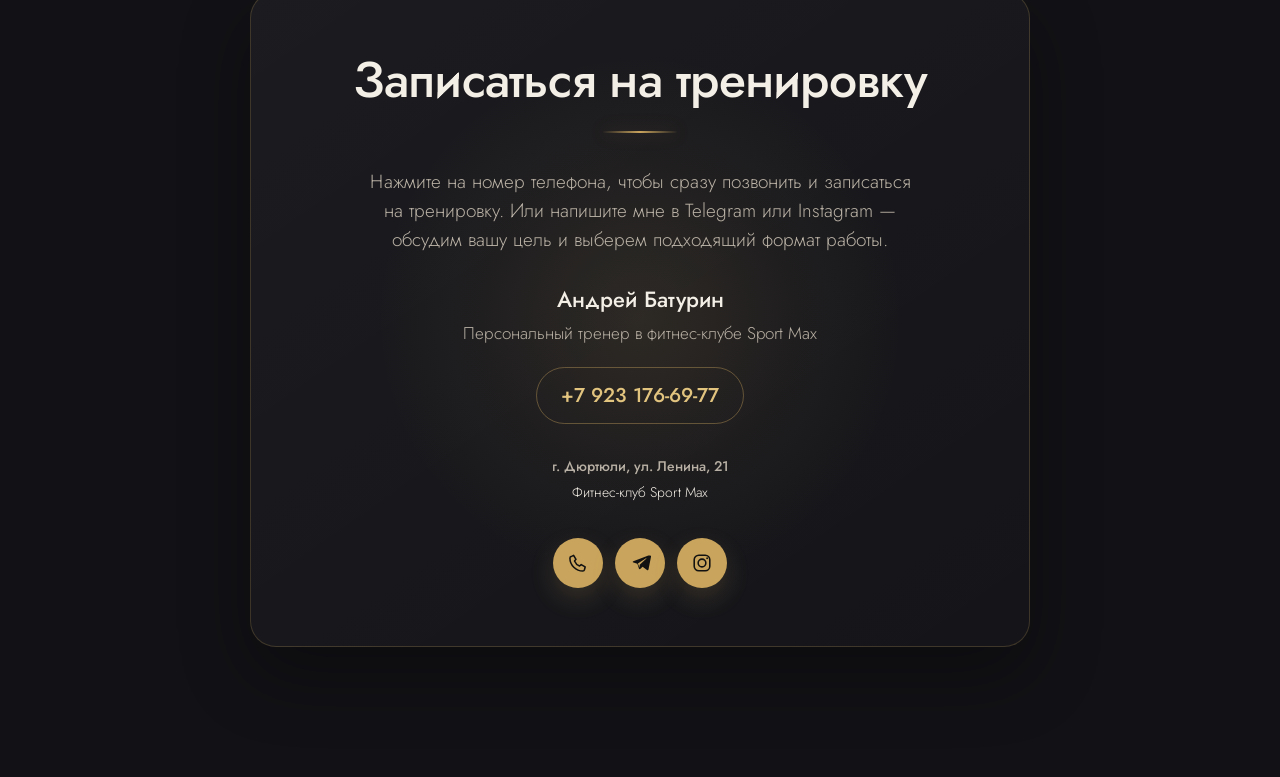
==== commit 72fd9588: "Lead hero with personal trainer and replace athlete photo" ====
--- a/index.html
+++ b/index.html
@@ -135,8 +135,8 @@
       <div class="hero-overlay"></div>
       <div class="hero-content">
         <p class="hero-kicker">ANDRAGO TURBO · АНДРЕЙ БАТУРИН</p>
-        <h1 id="hero-title"><span>Ваша цель —</span> <span class="hero-goal-accent">моя система тренировок.</span></h1>
-        <p class="hero-context">Персональный тренер в Дюртюлях · Sport Max</p>
+        <h1 id="hero-title"><span>Персональный тренер</span> <span class="hero-goal-accent">в Дюртюлях</span></h1>
+        <p class="hero-context">Фитнес-клуб Sport Max</p>
         <p class="hero-text">Помогаю повышать уровень физической подготовки: развивать силу, выносливость и уверенность в движении. Подбираю нагрузку под ваши возможности, ставлю технику и корректирую программу по мере прогресса.</p>
         <p class="hero-credentials">Тренер высшей категории <span aria-hidden="true">·</span> Мастер спорта по становой тяге <span aria-hidden="true">·</span> КМС по пауэрлифтингу <span aria-hidden="true">·</span> Участник «Богатырских игр»</p>
         <a class="hero-button" href="#contacts">Начать тренироваться</a>
@@ -257,7 +257,7 @@
         <header class="section-header"><h2 id="results-title">Тренировки и результаты воспитанников</h2><p>Работа в зале, спортивная подготовка и участие в соревнованиях</p></header>
         <div class="results-grid">
           <figure><img src="media/clients.webp" alt="Клиентки в тренажёрном зале Sport Max" width="800" height="1066" loading="lazy"><figcaption>Работа над физической формой</figcaption></figure>
-          <figure><img src="media/athlete.webp" alt="Андрей Батурин с воспитанником, медалью и кубком" width="800" height="1066" loading="lazy"><figcaption>Спортивная подготовка</figcaption></figure>
+          <figure><img src="media/athlete-action.webp" alt="Воспитанник Андрея Батурина во время выступления на соревнованиях" width="1000" height="666" loading="lazy"><figcaption>Спортивная подготовка</figcaption></figure>
           <figure><img src="media/awards.webp" alt="Андрей Батурин с участницами награждения в Sport Max" width="800" height="1066" loading="lazy"><figcaption>Участие в соревнованиях</figcaption></figure>
           <figure class="results-team"><img src="media/team.webp" alt="Команда с грамотами и медалями после соревнований" width="1200" height="1140" loading="lazy"><figcaption>Команда и совместные достижения</figcaption></figure>
         </div>
